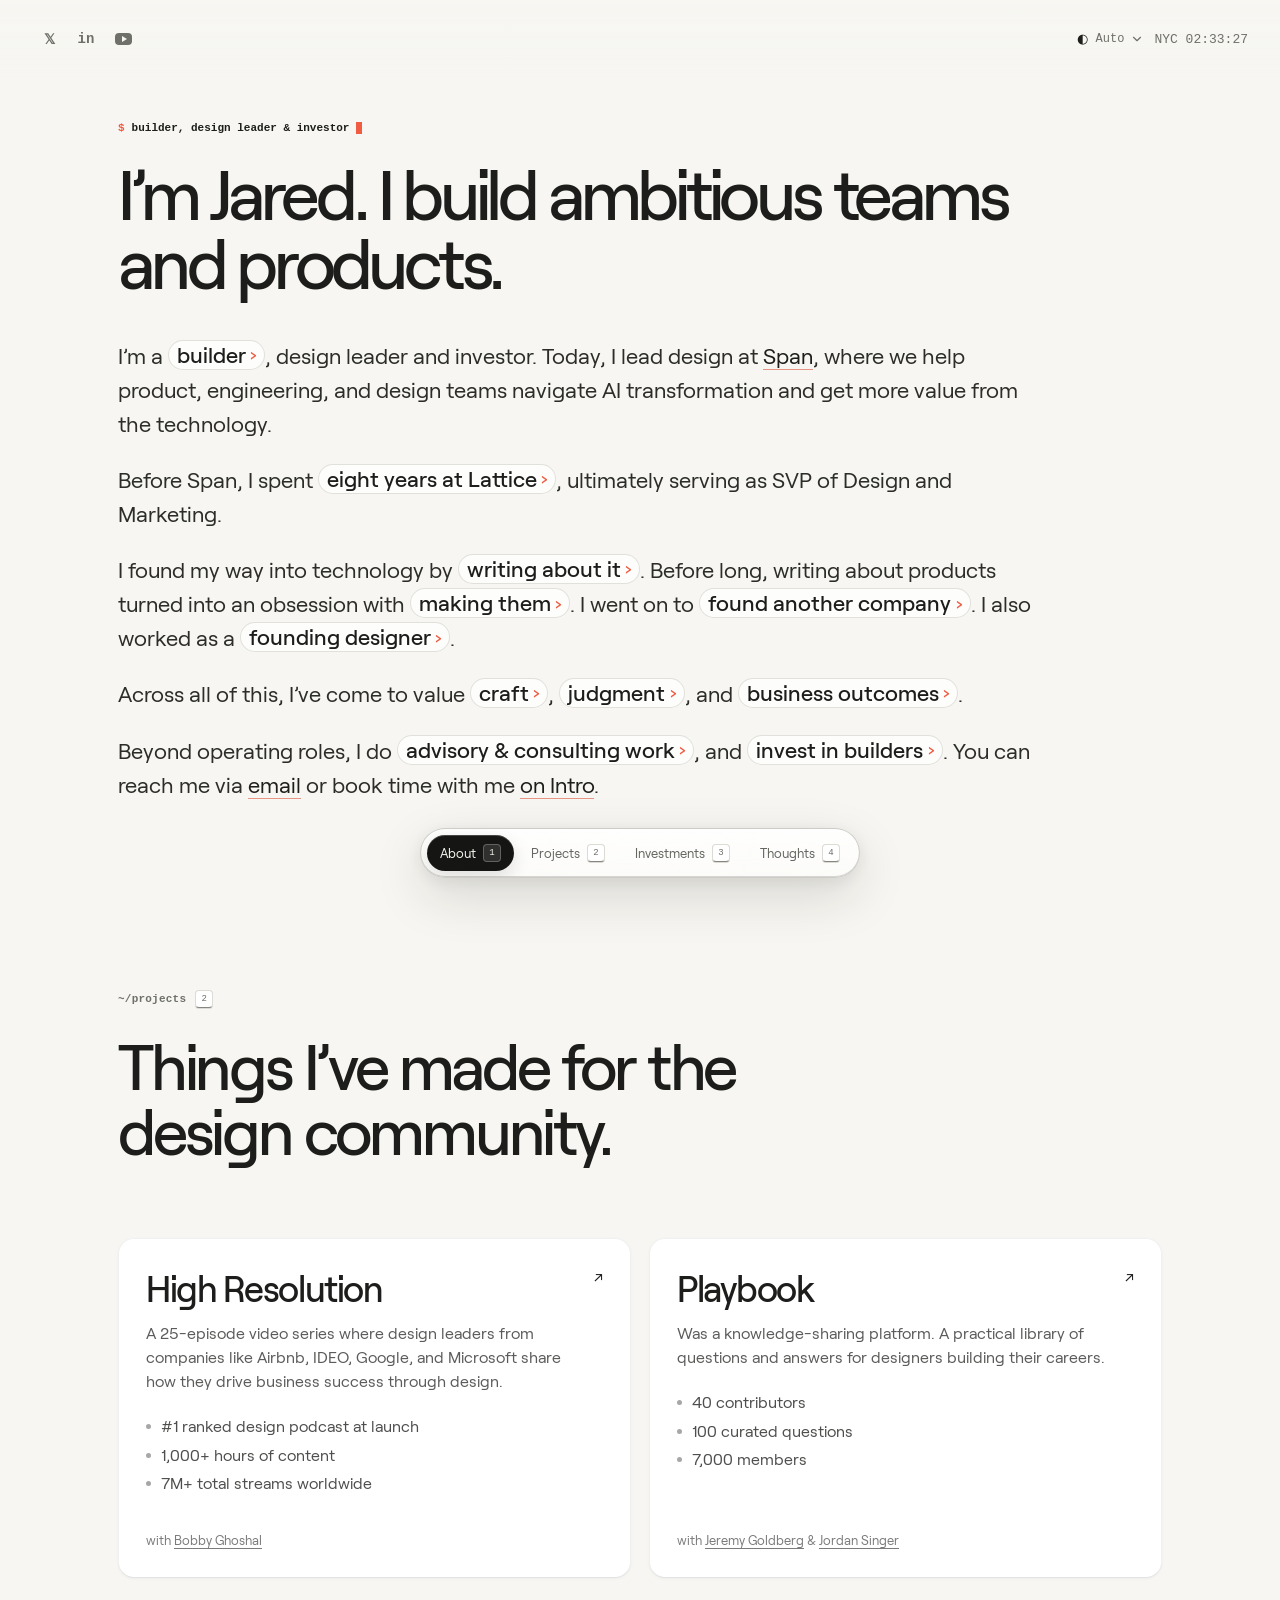
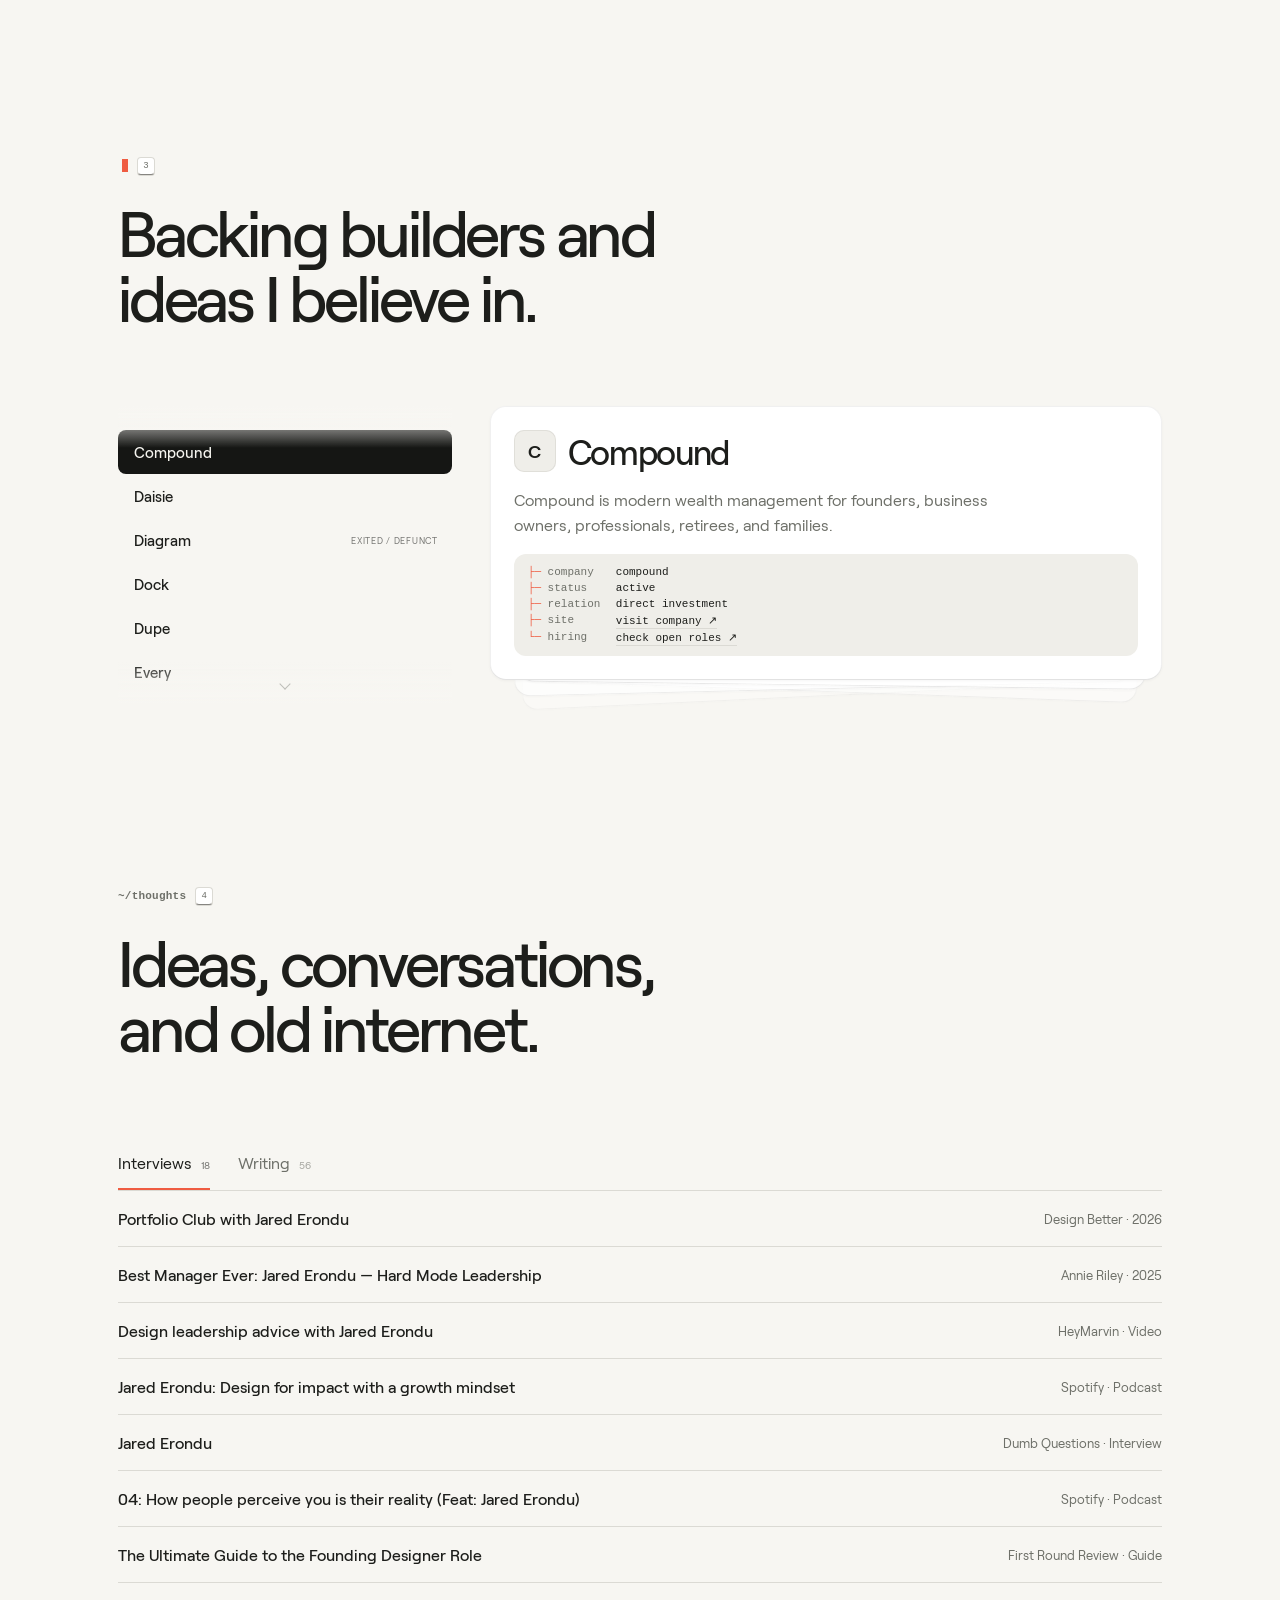
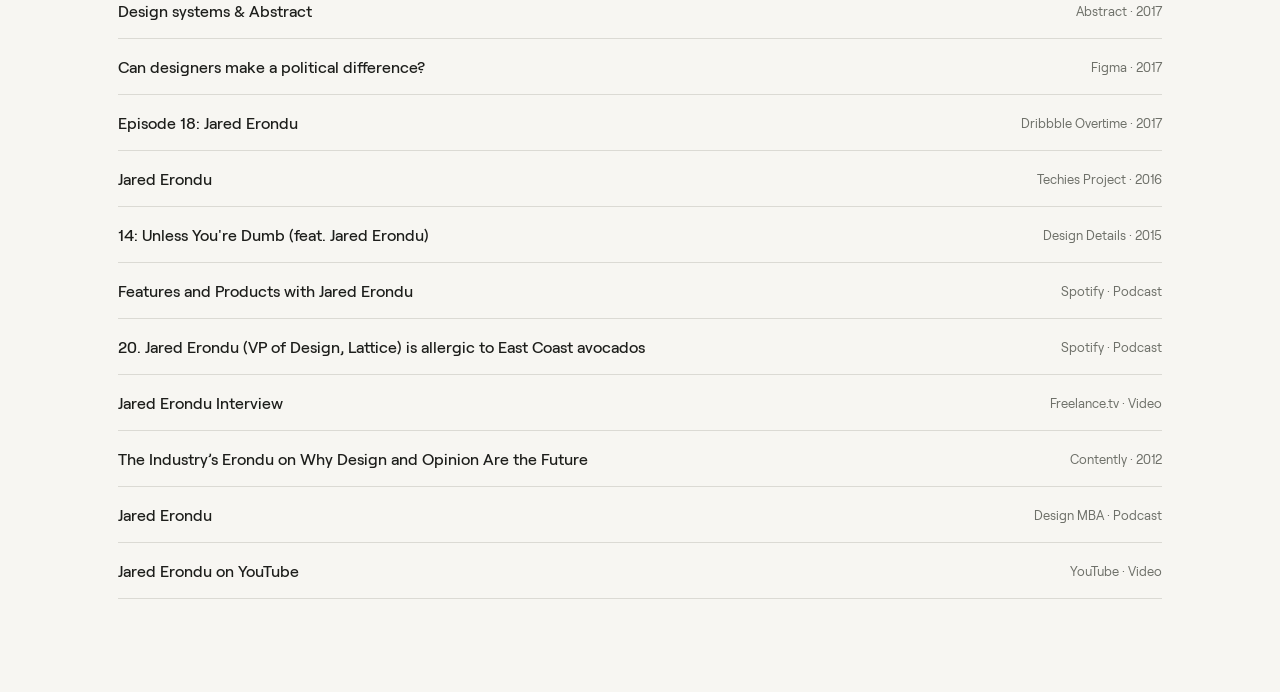
==== index.html @ 759219ce "Top-align project card details" ====
<!doctype html>
<html lang="en">
<head>
  <meta charset="utf-8">
  <meta name="viewport" content="width=device-width, initial-scale=1">
  <title>Jared Erondu — Builder, Design Leader &amp; Investor</title>
  <meta name="description" content="Jared Erondu is a builder, design leader, and investor. He leads design at Span and previously served as SVP of Design and Marketing at Lattice.">
  <link rel="canonical" href="https://erondu.com/">
  <meta property="og:type" content="profile">
  <meta property="og:title" content="Jared Erondu — Builder, Design Leader &amp; Investor">
  <meta property="og:description" content="Jared Erondu is a builder, design leader, and investor. He leads design at Span and previously served as SVP of Design and Marketing at Lattice.">
  <meta property="og:url" content="https://erondu.com/">
  <meta property="og:image" content="https://erondu.com/assets/jared-erondu-headshot.jpg">
  <meta property="og:image:width" content="1200">
  <meta property="og:image:height" content="1200">
  <meta property="og:image:alt" content="Portrait of Jared Erondu">
  <meta property="profile:first_name" content="Jared">
  <meta property="profile:last_name" content="Erondu">
  <meta name="twitter:card" content="summary_large_image">
  <meta name="twitter:title" content="Jared Erondu — Builder, Design Leader &amp; Investor">
  <meta name="twitter:description" content="Jared Erondu is a builder, design leader, and investor. He leads design at Span and previously served as SVP of Design and Marketing at Lattice.">
  <meta name="twitter:image" content="https://erondu.com/assets/jared-erondu-headshot.jpg">
  <meta name="twitter:image:alt" content="Portrait of Jared Erondu">
  <meta name="twitter:site" content="@erondu">
  <script type="application/ld+json">
  {
    "@context": "https://schema.org",
    "@type": "Person",
    "@id": "https://erondu.com/#jared-erondu",
    "name": "Jared Erondu",
    "url": "https://erondu.com/",
    "image": "https://erondu.com/assets/jared-erondu-headshot.jpg",
    "jobTitle": "Builder, design leader, and investor",
    "description": "Jared Erondu is a builder, design leader, and investor. He leads design at Span and previously served as SVP of Design and Marketing at Lattice.",
    "worksFor": {
      "@type": "Organization",
      "name": "Span",
      "url": "https://www.span.app/"
    },
    "sameAs": [
      "https://x.com/erondu",
      "https://linkedin.com/in/erondu",
      "https://youtube.com/highresolution"
    ]
  }
  </script>
  <link rel="icon" href="img/favicon.svg" type="image/svg+xml">
  <link rel="stylesheet" href="css/erondu.css">
  <script async src="https://www.googletagmanager.com/gtag/js?id=G-6L92N8Q9PF"></script>
  <script src="https://cdn.jsdelivr.net/npm/gsap@3.13.0/dist/gsap.min.js"></script>
  <script src="https://cdn.jsdelivr.net/npm/gsap@3.13.0/dist/Flip.min.js"></script>
  <script>
    window.dataLayer = window.dataLayer || [];
    function gtag(){dataLayer.push(arguments);}
    gtag('js', new Date());
    gtag('config', 'G-6L92N8Q9PF');
  </script>
  <script>
    (function () {
      document.documentElement.classList.add('js');
      var saved = localStorage.getItem('theme');
      if (saved && saved !== 'system') document.documentElement.dataset.theme = saved;
    }());
  </script>
</head>
<body>
  <header class="utility-bar">
    <div class="socials" aria-label="Social links">
      <a href="https://x.com/erondu" target="_blank" rel="noopener" aria-label="X / Twitter" data-label="X">𝕏</a>
      <a href="https://linkedin.com/in/erondu" target="_blank" rel="noopener" aria-label="LinkedIn" data-label="LinkedIn">in</a>
      <a href="https://youtube.com/highresolution" target="_blank" rel="noopener" aria-label="YouTube" data-label="YouTube"><span class="youtube-icon" aria-hidden="true"></span></a>
    </div>
    <div class="utility-actions">
      <div class="theme-picker">
        <button class="theme-toggle" id="theme-toggle" aria-label="Choose color theme" aria-haspopup="menu" aria-expanded="false">
          <span class="theme-icon" id="theme-icon" aria-hidden="true">◐</span><span id="theme-label">Auto</span><svg class="chevron" aria-hidden="true" width="14" height="14" viewBox="0 0 24 24" fill="none" stroke="currentColor" stroke-width="2" stroke-linecap="round" stroke-linejoin="round"><path d="m6 9 6 6 6-6"/></svg>
        </button>
        <div class="theme-menu" id="theme-menu" role="menu" hidden>
          <button role="menuitemradio" data-theme-choice="system" aria-checked="true">Auto<span>◐</span></button>
          <button role="menuitemradio" data-theme-choice="light" aria-checked="false">Light<span>☼</span></button>
          <button role="menuitemradio" data-theme-choice="dark" aria-checked="false">Dark<span>☾</span></button>
        </div>
      </div>
      <span class="local-time" id="local-time">NYC --:--:--</span>
    </div>
  </header>

  <main>
    <section class="hero section" id="about" data-section="About">
      <p class="eyebrow hero-status"><span>builder, design leader &amp; investor</span><i aria-hidden="true"></i></p>
      <h1>I’m Jared. I build ambitious teams and products.</h1>
      <div class="bio-copy">
        <p>
          I’m a <button class="inline-reveal" data-reveal="builder-detail" aria-expanded="false">builder</button><span data-collapsed-for="builder-detail">, </span><span class="bio-expansion" id="builder-detail" hidden>. Design is the craft I’ve spent the most time refining, but my work has stretched across product, engineering, marketing, content, and company building. The through line is understanding people and creating things they love. I’m also a </span>design leader and investor. Today, I lead design at <a class="bio-link" href="https://www.span.app/" target="_blank" rel="noopener">Span</a>, where we help product, engineering, and design teams navigate AI transformation and get more value from the technology.
        </p>
        <p>
          Before Span, I spent <button class="inline-reveal" data-reveal="lattice-detail" aria-expanded="false">eight years at Lattice</button><span data-collapsed-for="lattice-detail">, ultimately serving as </span><span class="bio-expansion" id="lattice-detail" hidden>. I joined as Head of Design, built a world-class design team of 40+ people, and shaped a culture <a class="bio-link" href="https://design.lattice.com/" target="_blank" rel="noopener">we documented openly</a>. We brought a high craft bar to a historically unloved category and built products employees genuinely wanted to use. Over time, my impact expanded beyond design: I served as GM of our core platform, helped shape the company’s culture, and led teams across design, research, product, engineering, brand, marketing, demand generation, and operations. During those eight years, Lattice grew from seed stage to Series F, raised more than $300 million, and went from a handful of employees to ~1,000. I ultimately served as </span>SVP of Design and Marketing.
        </p>
        <p>
          I found my way into technology by <button class="inline-reveal" data-reveal="writing-detail" aria-expanded="false">writing about it</button><span class="bio-expansion" id="writing-detail" hidden>. In 2011, I co-founded <a class="bio-link" href="https://x.com/industry" target="_blank" rel="noopener">The Industry</a> with <a class="bio-link" href="https://x.com/drewwilson" target="_blank" rel="noopener">Drew Wilson</a>. We built a 12-person editorial team covering the intersection of design and technology and documented many of the design-led products that defined that era of software. We also <button class="inline-reveal inline-more" data-reveal="writing-more" aria-expanded="false">hosted a podcast</button><span class="bio-expansion" id="writing-more" hidden>, <a class="bio-link" href="https://open.spotify.com/show/54NkxgP3qDBjryc2tcqZ95" target="_blank" rel="noopener">The Industry Radio Show</a>, with <a class="bio-link" href="https://x.com/adamstac" target="_blank" rel="noopener">Adam Stacoviak</a>. It consistently ranked among the top design podcasts on Apple Podcasts and was streamed more than one million times</span></span>. Before long, writing about products turned into an obsession with <button class="inline-reveal" data-reveal="education-detail" aria-expanded="false">making them</button><span class="bio-expansion" id="education-detail" hidden>. The work became my education, and I chose to pursue it full-time rather than follow a traditional college path</span>. I went on to <button class="inline-reveal" data-reveal="founding-detail" aria-expanded="false">found another company</button><span class="bio-expansion" id="founding-detail" hidden>, <a class="bio-link" href="https://techcrunch.com/2013/09/05/evomails-gesture-based-email-app-arrives-android/" target="_blank" rel="noopener">Evomail</a>, in 2012. It was an email app based on the belief that the iPad could become a serious computing platform—and would need a better professional email experience. We raised money, shipped across devices, learned a great deal, and eventually shut the company down</span>. I also worked as a <button class="inline-reveal" data-reveal="product-detail" aria-expanded="false">founding designer</button><span class="bio-expansion" id="product-detail" hidden> at <a class="bio-link" href="https://www.omadahealth.com/" target="_blank" rel="noopener">Omada Health</a>, Lift (now <a class="bio-link" href="https://coach.me/" target="_blank" rel="noopener">Coach.me</a>), and <a class="bio-link" href="https://teespring.com/" target="_blank" rel="noopener">Teespring</a></span>.
        </p>
        <p>
          Across all of this, I’ve come to value <button class="inline-reveal" data-reveal="craft-detail" aria-expanded="false">craft</button><span data-collapsed-for="craft-detail">, </span><span class="bio-expansion" id="craft-detail" hidden>. I believe the natural gravitational pull of most work is toward mediocrity. Good work requires active resistance: higher standards, sharper taste, clearer communication, and more care than the average system asks of us. I’ve also come to value </span><button class="inline-reveal" data-reveal="judgment-detail" aria-expanded="false">judgment</button><span data-collapsed-for="judgment-detail">, and </span><span class="bio-expansion" id="judgment-detail" hidden>. Judgment must be grounded in a deep understanding of people. Customers reveal problems more often than solutions; great product work still requires a point of view, conviction, and instinct—especially in an increasingly AI-augmented world. I also value </span><button class="inline-reveal" data-reveal="business-detail" aria-expanded="false">business outcomes</button><span class="bio-expansion" id="business-detail" hidden>. The best product designers are business thinkers. They seek enough signal to recognize opportunities others miss and understand that craft and judgment matter most when they produce meaningful results</span>.
        </p>
        <p>
          Beyond operating roles, I do <button class="inline-reveal" data-reveal="advisor-detail" aria-expanded="false">advisory &amp; consulting work</button><span data-collapsed-for="advisor-detail">, and </span><span class="bio-expansion" id="advisor-detail" hidden> focused on product strategy, design, and building strong creative functions. That work has included <a class="bio-link" href="https://www.ycombinator.com/" target="_blank" rel="noopener">Y Combinator</a>, <button class="inline-reveal inline-more" data-reveal="mit-more" aria-expanded="false">MIT Media Lab</button><span class="bio-expansion" id="mit-more" hidden>, where I worked with <a class="bio-link" href="https://www.linkedin.com/in/deb-roy-662a644/" target="_blank" rel="noopener">Deb Roy</a>, <a class="bio-link" href="https://x.com/elleluna" target="_blank" rel="noopener">Elle Luna</a>, and <a class="bio-link" href="https://x.com/raphaelschaad" target="_blank" rel="noopener">Raphael Schaad</a> on an operating system for inexpensive Android devices designed to help women in a small Indian village connect with one another</span>, <a class="bio-link" href="https://ironcladapp.com/" target="_blank" rel="noopener">Ironclad</a>, <a class="bio-link" href="https://www.owner.com/" target="_blank" rel="noopener">Owner</a>, <a class="bio-link" href="https://front.com/" target="_blank" rel="noopener">Front</a>, <a class="bio-link" href="https://designerfund.com/" target="_blank" rel="noopener">Designer Fund</a>, <a class="bio-link" href="https://greylock.com/" target="_blank" rel="noopener">Greylock Partners</a>, and others. I also </span><button class="inline-reveal" data-reveal="founders-detail" aria-expanded="false">invest in builders</button><span class="bio-expansion" id="founders-detail" hidden> who are relentless, deeply obsessed with product, and unusually clear about “why now?” and “why them?”</span>. You can reach me via <a class="bio-link" href="mailto:jared@erondu.com">email</a> or book time with me <a class="bio-link" href="https://intro.co/jarederondu?source=jared_website" target="_blank" rel="noopener">on Intro</a>.
        </p>
      </div>

    </section>

    <section class="section" id="projects" data-section="Projects">
      <div class="section-intro">
        <p class="eyebrow section-path"><span>~/projects</span><kbd>2</kbd></p>
        <h2>Things I’ve made for the design community.</h2>
      </div>
      <div class="project-grid">
        <article class="project-card high-res">
          <a class="project-card-target" href="https://www.highresolution.design/" target="_blank" rel="noopener" aria-label="Visit High Resolution"></a>
          <div class="project-card-content">
            <h3>High Resolution</h3>
            <p>A 25-episode video series where design leaders from companies like Airbnb, IDEO, Google, and Microsoft share how they drive business success through design.</p>
            <ul class="project-stats">
              <li>#1 ranked design podcast at launch</li>
              <li>1,000+ hours of content</li>
              <li>7M+ total streams worldwide</li>
            </ul>
            <p class="project-credit">with <a href="https://x.com/ghoshal" target="_blank" rel="noopener">Bobby Ghoshal</a></p>
          </div>
          <span class="card-arrow">↗</span>
        </article>
        <article class="project-card playbook">
          <a class="project-card-target" href="https://askplaybook.com/" target="_blank" rel="noopener" aria-label="Visit Playbook"></a>
          <div class="project-card-content">
            <h3>Playbook</h3>
            <p>Was a knowledge-sharing platform. A practical library of questions and answers for designers building their careers.</p>
            <ul class="project-stats">
              <li>40 contributors</li>
              <li>100 curated questions</li>
              <li>7,000 members</li>
            </ul>
            <p class="project-credit">with <a href="https://x.com/jeremygoldbrg" target="_blank" rel="noopener">Jeremy Goldberg</a> &amp; <a href="https://x.com/jsngr" target="_blank" rel="noopener">Jordan Singer</a></p>
          </div>
          <span class="card-arrow">↗</span>
        </article>
      </div>
    </section>

    <section class="section" id="investments" data-section="Investments">
      <div class="section-intro">
        <p class="eyebrow section-path"><span>~/investments</span><kbd>3</kbd></p>
        <h2>Backing builders and ideas I believe in.</h2>
      </div>
      <div class="investment-browser">
        <div class="company-list-wrap">
          <div class="company-list" aria-label="Portfolio companies">
            <button class="company active" data-company="compound" aria-pressed="true"><span class="company-label"><img src="https://www.google.com/s2/favicons?domain=compoundplanning.com&amp;sz=64" alt="" aria-hidden="true"><span>Compound</span></span></button>
            <button class="company" data-company="daisie" aria-pressed="false"><span class="company-label"><img src="https://www.google.com/s2/favicons?domain=daisie.com&amp;sz=64" alt="" aria-hidden="true"><span>Daisie</span></span></button>
            <button class="company" data-company="diagram" aria-pressed="false"><span class="company-label"><img src="https://www.google.com/s2/favicons?domain=diagram.com&amp;sz=64" alt="" aria-hidden="true"><span>Diagram</span></span><small>Exited / Defunct</small></button>
            <button class="company" data-company="dock" aria-pressed="false"><span class="company-label"><img src="https://www.google.com/s2/favicons?domain=dock.us&amp;sz=64" alt="" aria-hidden="true"><span>Dock</span></span></button>
            <button class="company" data-company="dupe" aria-pressed="false"><span class="company-label"><img src="https://www.google.com/s2/favicons?domain=dupe.com&amp;sz=64" alt="" aria-hidden="true"><span>Dupe</span></span></button>
            <button class="company" data-company="every" aria-pressed="false"><span class="company-label"><img src="https://www.google.com/s2/favicons?domain=every.to&amp;sz=64" alt="" aria-hidden="true"><span>Every</span></span></button>
            <button class="company" data-company="gradual" aria-pressed="false"><span class="company-label"><img src="https://www.google.com/s2/favicons?domain=gradual.com&amp;sz=64" alt="" aria-hidden="true"><span>Gradual</span></span></button>
            <button class="company" data-company="heard" aria-pressed="false"><span class="company-label"><img src="https://www.google.com/s2/favicons?domain=joinheard.com&amp;sz=64" alt="" aria-hidden="true"><span>Heard</span></span></button>
            <button class="company" data-company="juno" aria-pressed="false"><span class="company-label"><img src="https://www.google.com/s2/favicons?domain=junocompanion.com&amp;sz=64" alt="" aria-hidden="true"><span>Juno</span></span></button>
            <button class="company" data-company="lex" aria-pressed="false"><span class="company-label"><img src="https://www.google.com/s2/favicons?domain=lex.page&amp;sz=64" alt="" aria-hidden="true"><span>Lex</span></span></button>
            <button class="company" data-company="limitless" aria-pressed="false"><span class="company-label"><img src="https://www.google.com/s2/favicons?domain=limitless.ai&amp;sz=64" alt="" aria-hidden="true"><span>Limitless</span></span><small>Exited / Defunct</small></button>
            <button class="company" data-company="meter" aria-pressed="false"><span class="company-label"><img src="https://www.google.com/s2/favicons?domain=meter.com&amp;sz=64" alt="" aria-hidden="true"><span>Meter</span></span></button>
            <button class="company" data-company="netlify" aria-pressed="false"><span class="company-label"><img src="https://www.google.com/s2/favicons?domain=netlify.com&amp;sz=64" alt="" aria-hidden="true"><span>Netlify</span></span></button>
            <button class="company" data-company="omella" aria-pressed="false"><span class="company-label"><img src="https://www.google.com/s2/favicons?domain=omella.com&amp;sz=64" alt="" aria-hidden="true"><span>Omella</span></span></button>
            <button class="company" data-company="reforge" aria-pressed="false"><span class="company-label"><img src="https://www.google.com/s2/favicons?domain=reforge.com&amp;sz=64" alt="" aria-hidden="true"><span>Reforge</span></span><small>Exited</small></button>
            <button class="company" data-company="browser" aria-pressed="false"><span class="company-label"><img src="https://www.google.com/s2/favicons?domain=thebrowser.company&amp;sz=64" alt="" aria-hidden="true"><span>The Browser Company</span></span><small>Exited</small></button>
            <button class="company" data-company="vori" aria-pressed="false"><span class="company-label"><img src="https://www.google.com/s2/favicons?domain=vori.com&amp;sz=64" alt="" aria-hidden="true"><span>Vori</span></span></button>
            <button class="company" data-company="writer" aria-pressed="false"><span class="company-label"><img src="https://www.google.com/s2/favicons?domain=writer.com&amp;sz=64" alt="" aria-hidden="true"><span>Writer</span></span></button>
          </div>
          <span class="scroll-cue" aria-hidden="true"></span>
        </div>
        <div class="company-card-stack" id="company-card-stack">
          <span class="company-sheet sheet-far" aria-hidden="true"></span>
          <span class="company-sheet sheet-near" aria-hidden="true"></span>
          <article class="company-detail" aria-live="polite">
            <div>
              <div class="company-card-top">
                <div class="detail-heading"><span class="company-mark"><img id="company-logo" src="https://www.google.com/s2/favicons?domain=compoundplanning.com&amp;sz=64" alt="" aria-hidden="true"><span id="company-mark">C</span></span><h3 id="company-name">Compound</h3></div>
                <span class="pill" id="company-status" hidden>Active</span>
              </div>
              <p id="company-description">Compound is modern wealth management for founders, business owners, professionals, retirees, and families.</p>
              <dl class="terminal-meta" id="company-meta">
                <div><dt>company</dt><dd id="meta-company">compound</dd></div>
                <div><dt>status</dt><dd id="meta-status">active</dd></div>
                <div><dt>relation</dt><dd>direct investment</dd></div>
                <div><dt>site</dt><dd><a id="company-link" href="https://compoundplanning.com/" target="_blank" rel="noopener">visit company ↗</a></dd></div>
                <div id="meta-hiring-row"><dt>hiring</dt><dd id="meta-hiring"><a id="jobs-link" href="https://jobs.ashbyhq.com/compound" target="_blank" rel="noopener">check open roles ↗</a></dd></div>
              </dl>
            </div>
          </article>
        </div>
      </div>
      <noscript>
        <div class="portfolio-fallback">
          <h3>Portfolio companies</h3>
          <ul>
            <li><a href="https://compoundplanning.com/">Compound</a> — Active. Modern wealth management for founders, business owners, professionals, retirees, and families.</li>
            <li><a href="https://www.daisie.com/">Daisie</a> — Active. A creative learning platform for creators and artists to build skills through online classes and community.</li>
            <li><a href="https://diagram.com/">Diagram</a> — Exited / Defunct. Built AI-powered design tools for generating, automating, and iterating inside creative workflows.</li>
            <li><a href="https://www.dock.us/">Dock</a> — Active. An AI revenue enablement platform for deal rooms, onboarding, content, and customer collaboration.</li>
            <li><a href="https://dupe.com/">Dupe</a> — Active. Helps shoppers find lower-cost lookalikes across furniture, fashion, and other products.</li>
            <li><a href="https://every.to/">Every</a> — Active. An AI-native media, software, and consulting company publishing ideas and building products for people working at the edge of AI.</li>
            <li><a href="https://gradual.com/">Gradual</a> — Active. A branded community platform for hosting events, publishing content, educating members, and growing community-led brands.</li>
            <li><a href="https://www.joinheard.com/">Heard</a> — Active. A financial platform for therapists and wellness practitioners, combining bookkeeping, taxes, payroll, banking, and human support.</li>
            <li><a href="https://junocompanion.com/">Juno</a> — Active. An AI health assistant for people with chronic illness, helping them track symptoms, find patterns, and prepare for doctor visits.</li>
            <li><a href="https://lex.page/">Lex</a> — Active. A collaborative writing app with AI editing tools for drafting, feedback, rewriting, and publishing.</li>
            <li><a href="https://www.limitless.ai/">Limitless</a> — Exited / Defunct. Built AI wearable and memory tools; after its acquisition by Meta, it is supporting existing Pendant customers while winding down new sales.</li>
            <li><a href="https://meter.com/">Meter</a> — Active. Builds enterprise network infrastructure across hardware, software, installation, and support.</li>
            <li><a href="https://www.netlify.com/">Netlify</a> — Active. A platform for building and deploying web apps from code or AI to global production infrastructure.</li>
            <li><a href="https://omella.com/">Omella</a> — Active. Helps K–12 schools and organizations collect payments, forms, tickets, and donations without platform fees.</li>
            <li><a href="https://reforge.com/">Reforge</a> — Exited. Teaches product, growth, and AI teams through courses and guides from experienced operators.</li>
            <li><a href="https://www.thebrowser.company/">The Browser Company</a> — Exited. Builds browsers and tools like Dia and Arc for better ways to use the internet.</li>
            <li><a href="https://vori.com/">Vori</a> — Active. A connected grocery POS and operations platform for independent grocers, covering checkout, ordering, pricing, inventory, loyalty, and reporting.</li>
            <li><a href="https://writer.com/">Writer</a> — Active. An enterprise AI platform for building agentic workflows grounded in a company’s brand, knowledge, and tools.</li>
          </ul>
        </div>
      </noscript>
    </section>

    <section class="section" id="thoughts" data-section="Thoughts">
      <div class="section-intro">
        <p class="eyebrow section-path"><span>~/thoughts</span><kbd>4</kbd></p>
        <h2>Ideas, conversations, and old internet.</h2>
      </div>
      <div class="archive-shell">
        <div class="tabs" role="tablist" aria-label="Thought type">
          <button role="tab" id="interviews-tab" aria-selected="true" aria-controls="interviews-panel">Interviews <span>18</span></button>
          <button role="tab" id="writing-tab" aria-selected="false" aria-controls="writing-panel">Writing <span>56</span></button>
        </div>
        <div class="archive-panel" id="writing-panel" role="tabpanel" aria-labelledby="writing-tab" hidden>
          <a class="archive-row" href="http://blog.erondu.com/go-home-ios-7-youre-drunk" target="_blank" rel="noopener"><span>Go Home iOS 7, You're Drunk.</span><small>2013</small></a>
          <a class="archive-row" href="http://blog.erondu.com/we-are-the-blank-for-blank" target="_blank" rel="noopener"><span>We're the [blank] for [blank]</span><small>2013</small></a>
          <a class="archive-row" href="http://blog.erondu.com/dont-mislead-your-users" target="_blank" rel="noopener"><span>Don't Mislead Your Users</span><small>2013</small></a>
          <a class="archive-row" href="http://blog.erondu.com/brevity-in-design" target="_blank" rel="noopener"><span>Brevity in Design</span><small>2013</small></a>
          <a class="archive-row" href="http://blog.erondu.com/typography-in-product-design" target="_blank" rel="noopener"><span>Typography in Product Design</span><small>2013</small></a>
          <a class="archive-row" href="http://blog.erondu.com/if-emails-worked-like-urls" target="_blank" rel="noopener"><span>If Emails Worked Like URLs...</span><small>2013</small></a>
          <a class="archive-row" href="http://blog.erondu.com/go-outside-and-do-nothing" target="_blank" rel="noopener"><span>Go Out and Do Nothing</span><small>2013</small></a>
          <a class="archive-row" href="http://blog.erondu.com/you-are-your-number-one-user" target="_blank" rel="noopener"><span>You Are Your Number One User</span><small>2012</small></a>
          <a class="archive-row" href="http://blog.erondu.com/wunderlist-2-is-great" target="_blank" rel="noopener"><span>Wunderlist 2 looks great</span><small>2012</small></a>
          <a class="archive-row" href="http://blog.erondu.com/mailbox-app-rethinking-labels" target="_blank" rel="noopener"><span>Mailbox app: Rethinking labels</span><small>2012</small></a>
          <a class="archive-row" href="http://blog.erondu.com/the-industry-turns-1-giveaway-time" target="_blank" rel="noopener"><span>The Industry Turns 1. Giveaway Time.</span><small>2013</small></a>
          <a class="archive-row" href="http://blog.erondu.com/grim-reaper" target="_blank" rel="noopener"><span>Grim Reaper</span><small>2013</small></a>
          <a class="archive-row" href="http://blog.erondu.com/dude-its-just-a-website" target="_blank" rel="noopener"><span>Dude, It's Just a Website</span><small>2013</small></a>
          <a class="archive-row" href="http://blog.erondu.com/evomail" target="_blank" rel="noopener"><span>Evomail</span><small>2013</small></a>
          <a class="archive-row" href="http://blog.erondu.com/manifesto" target="_blank" rel="noopener"><span>Manifesto</span><small>2013</small></a>
          <a class="archive-row" href="http://blog.erondu.com/young-creatives" target="_blank" rel="noopener"><span>Young Creatives</span><small>2013</small></a>
          <a class="archive-row" href="http://blog.erondu.com/apple-has-a-new-cook" target="_blank" rel="noopener"><span>Apple Has a New Cook</span><small>2013</small></a>
          <a class="archive-row" href="http://blog.erondu.com/why-we-should-all-learn-to-code" target="_blank" rel="noopener"><span>Why We Should All Learn to Code</span><small>2013</small></a>
          <a class="archive-row" href="http://blog.erondu.com/age-is-just-a-number-anyone-can-build" target="_blank" rel="noopener"><span>Age Is Just a Number. Anyone Can Build.</span><small>2013</small></a>
          <a class="archive-row" href="http://blog.erondu.com/recommend-kippt-breaktime-offscreen" target="_blank" rel="noopener"><span>Recommend: Kippt, Breaktime, Offscreen</span><small>2016</small></a>
          <a class="archive-row" href="http://blog.erondu.com/apple-i-get-it" target="_blank" rel="noopener"><span>Apple, I Get It</span><small>2013</small></a>
          <a class="archive-row" href="http://blog.erondu.com/iphone-event-confirmed-apple-cant-count" target="_blank" rel="noopener"><span>iPhone Event Confirmed. Apple Can't Count.</span><small>2013</small></a>
          <a class="archive-row" href="http://blog.erondu.com/my-workspace" target="_blank" rel="noopener"><span>My Workspace</span><small>2012</small></a>
          <a class="archive-row" href="http://blog.erondu.com/show-people-kindness" target="_blank" rel="noopener"><span>Show People Kindness</span><small>2013</small></a>
          <a class="archive-row" href="http://blog.erondu.com/microsoft-resurgent" target="_blank" rel="noopener"><span>Microsoft Resurgent</span><small>2012</small></a>
          <a class="archive-row" href="http://blog.erondu.com/microsofts-new-logo-insert-emotion-here" target="_blank" rel="noopener"><span>Microsoft's New Logo: Insert Emotion Here</span><small>2013</small></a>
          <a class="archive-row" href="http://blog.erondu.com/there-is-value-in-charging" target="_blank" rel="noopener"><span>There Is Value in Charging</span><small>2013</small></a>
          <a class="archive-row" href="http://blog.erondu.com/is-medium-mediocre" target="_blank" rel="noopener"><span>Is Medium Mediocre?</span><small>2013</small></a>
          <a class="archive-row" href="http://blog.erondu.com/sparrows-acquisition" target="_blank" rel="noopener"><span>Sparrow's Acquisition</span><small>2012</small></a>
          <a class="archive-row" href="http://blog.erondu.com/perpetual-design" target="_blank" rel="noopener"><span>Perpetual Design</span><small>2012</small></a>
          <a class="archive-row" href="http://blog.erondu.com/samsung-series-9-living-a-lie" target="_blank" rel="noopener"><span>Samsung Series 9: Living a Lie</span><small>2012</small></a>
          <a class="archive-row" href="http://blog.erondu.com/cheddar" target="_blank" rel="noopener"><span>Cheddar</span><small>2012</small></a>
          <a class="archive-row" href="http://blog.erondu.com/carsonified-treehouse" target="_blank" rel="noopener"><span>Carsonified + Treehouse</span><small>2012</small></a>
          <a class="archive-row" href="http://blog.erondu.com/flipboard-comes-to-android-another-ios-exclusive-makes-the-move" target="_blank" rel="noopener"><span>Flipboard Comes to Android: Another iOS Exclusive Makes the Move</span><small>2012</small></a>
          <a class="archive-row" href="http://blog.erondu.com/10-dev-design-conferences-to-attend-in-2012" target="_blank" rel="noopener"><span>10 Dev/Design Conferences to Attend in 2012</span><small>2012</small></a>
          <a class="archive-row" href="http://blog.erondu.com/todo-lists" target="_blank" rel="noopener"><span>Todo Lists</span><small>2013</small></a>
          <a class="archive-row" href="http://blog.erondu.com/brydge-wants-to-make-your-ipad-a-laptop" target="_blank" rel="noopener"><span>Brydge Wants to Make Your iPad a Laptop</span><small>2012</small></a>
          <a class="archive-row" href="http://blog.erondu.com/google-drive-and-dropbox" target="_blank" rel="noopener"><span>Google Drive and Dropbox</span><small>2012</small></a>
          <a class="archive-row" href="http://blog.erondu.com/carpe-diem" target="_blank" rel="noopener"><span>Carpe Diem</span><small>2013</small></a>
          <a class="archive-row" href="http://blog.erondu.com/i-dont-use-a-hard-drive" target="_blank" rel="noopener"><span>I Don't Use a Hard Drive</span><small>2012</small></a>
          <a class="archive-row" href="http://blog.erondu.com/rip-dick-clark" target="_blank" rel="noopener"><span>RIP Dick Clark</span><small>2012</small></a>
          <a class="archive-row" href="http://blog.erondu.com/mastering-the-unmasterable" target="_blank" rel="noopener"><span>Mastering the Unmasterable</span><small>2012</small></a>
          <a class="archive-row" href="http://blog.erondu.com/the-notification-badge" target="_blank" rel="noopener"><span>The Notification Badge</span><small>2013</small></a>
          <a class="archive-row" href="http://blog.erondu.com/spotify" target="_blank" rel="noopener"><span>Spotify</span><small>2012</small></a>
          <a class="archive-row" href="http://blog.erondu.com/google-redesign-and-the-white-space-dilemma" target="_blank" rel="noopener"><span>Google Redesign and the White Space Dilemma</span><small>2012</small></a>
          <a class="archive-row" href="http://blog.erondu.com/apple-600-billion" target="_blank" rel="noopener"><span>Apple $600 Billion</span><small>2012</small></a>
          <a class="archive-row" href="http://blog.erondu.com/instagram-and-facebook" target="_blank" rel="noopener"><span>Instagram and Facebook</span><small>2012</small></a>
          <a class="archive-row" href="http://blog.erondu.com/google-glasses-a-new-way-to-hurt-yourself" target="_blank" rel="noopener"><span>Google Glasses: A New Way to Hurt Yourself</span><small>2012</small></a>
          <a class="archive-row" href="http://blog.erondu.com/100-posts-later" target="_blank" rel="noopener"><span>100 Posts Later</span><small>2012</small></a>
          <a class="archive-row" href="http://blog.erondu.com/the-industry-has-been-featured-in-pulse" target="_blank" rel="noopener"><span>The Industry Has Been Featured in Pulse</span><small>2012</small></a>
          <a class="archive-row" href="http://blog.erondu.com/sparrow-now-supports-push-notification-sike" target="_blank" rel="noopener"><span>Sparrow Now Supports Push Notification. Sike.</span><small>2012</small></a>
          <a class="archive-row" href="http://blog.erondu.com/steve-jobs-was" target="_blank" rel="noopener"><span>Steve Jobs Was</span><small>2012</small></a>
          <a class="archive-row" href="http://blog.erondu.com/startups-take-note" target="_blank" rel="noopener"><span>Startups Take Note</span><small>2012</small></a>
          <a class="archive-row" href="http://blog.erondu.com/ive-been-interviewing-a-lot" target="_blank" rel="noopener"><span>I've Been Interviewing a Lot</span><small>2012</small></a>
          <a class="archive-row" href="http://blog.erondu.com/kony" target="_blank" rel="noopener"><span>Kony</span><small>2012</small></a>
          <a class="archive-row" href="http://blog.erondu.com/well-hello-there-svbtle" target="_blank" rel="noopener"><span>Well Hello There, Svbtle</span><small>2013</small></a>
          <button class="archive-more" id="writing-more-button" type="button">Show all writing ↓</button>
        </div>
        <div class="archive-panel" id="interviews-panel" role="tabpanel" aria-labelledby="interviews-tab">
          <a class="archive-row" href="https://designbetterpodcast.com/p/portfolio-club-with-jared-erondu" target="_blank" rel="noopener"><span>Portfolio Club with Jared Erondu</span><small>Design Better · 2026</small></a>
          <a class="archive-row" href="https://annieriley.substack.com/p/best-manager-ever-jared-erondu" target="_blank" rel="noopener"><span>Best Manager Ever: Jared Erondu — Hard Mode Leadership</span><small>Annie Riley · 2025</small></a>
          <a class="archive-row" href="https://www.youtube.com/watch?v=oVYS6UAesWg" target="_blank" rel="noopener"><span>Design leadership advice with Jared Erondu</span><small>HeyMarvin · Video</small></a>
          <a class="archive-row" href="https://open.spotify.com/episode/7ru2IF6gRPmpp6ICHCja7G" target="_blank" rel="noopener"><span>Jared Erondu: Design for impact with a growth mindset</span><small>Spotify · Podcast</small></a>
          <a class="archive-row" href="https://dumbquestions.co/jared-erondu/" target="_blank" rel="noopener"><span>Jared Erondu</span><small>Dumb Questions · Interview</small></a>
          <a class="archive-row" href="https://open.spotify.com/episode/53L1SxTc06R8CUjDJvmaRe" target="_blank" rel="noopener"><span>04: How people perceive you is their reality (Feat: Jared Erondu)</span><small>Spotify · Podcast</small></a>
          <a class="archive-row" href="https://review.firstround.com/the-ultimate-guide-to-the-founding-designer-role/" target="_blank" rel="noopener"><span>The Ultimate Guide to the Founding Designer Role</span><small>First Round Review · Guide</small></a>
          <a class="archive-row" href="https://www.goabstract.com/blog/design-systems-abstract" target="_blank" rel="noopener"><span>Design systems &amp; Abstract</span><small>Abstract · 2017</small></a>
          <a class="archive-row" href="https://www.figma.com/blog/can-designers-make-a-political-difference/" target="_blank" rel="noopener"><span>Can designers make a political difference?</span><small>Figma · 2017</small></a>
          <a class="archive-row" href="https://dribbble.com/overtime/2017/07/25/episode-18-jared-erondu" target="_blank" rel="noopener"><span>Episode 18: Jared Erondu</span><small>Dribbble Overtime · 2017</small></a>
          <a class="archive-row" href="https://techiesproject.com/jared-erondu/" target="_blank" rel="noopener"><span>Jared Erondu</span><small>Techies Project · 2016</small></a>
          <a class="archive-row" href="https://designdetails.fm/episodes/aef01111" target="_blank" rel="noopener"><span>14: Unless You're Dumb (feat. Jared Erondu)</span><small>Design Details · 2015</small></a>
          <a class="archive-row" href="https://open.spotify.com/episode/6akYwt6F0nScxphcSrw6m5" target="_blank" rel="noopener"><span>Features and Products with Jared Erondu</span><small>Spotify · Podcast</small></a>
          <a class="archive-row" href="https://open.spotify.com/episode/4nwWyH2mAAH9WdaKeSmkYZ" target="_blank" rel="noopener"><span>20. Jared Erondu (VP of Design, Lattice) is allergic to East Coast avocados</span><small>Spotify · Podcast</small></a>
          <a class="archive-row" href="https://freelance.tv/jarederondu/" target="_blank" rel="noopener"><span>Jared Erondu Interview</span><small>Freelance.tv · Video</small></a>
          <a class="archive-row" href="https://contently.com/2012/08/06/the-industry-jared-erondu-on-why-design-and-opinion-are-the-future/" target="_blank" rel="noopener"><span>The Industry’s Erondu on Why Design and Opinion Are the Future</span><small>Contently · 2012</small></a>
          <a class="archive-row" href="https://www.designmba.show/episodes/jared-erondu" target="_blank" rel="noopener"><span>Jared Erondu</span><small>Design MBA · Podcast</small></a>
          <a class="archive-row" href="https://www.youtube.com/watch?v=jCwIvz3ezcA" target="_blank" rel="noopener"><span>Jared Erondu on YouTube</span><small>YouTube · Video</small></a>
        </div>
      </div>
    </section>

  </main>

  <nav class="dock" aria-label="Page sections">
    <a href="#about" class="active">About <kbd>1</kbd></a>
    <a href="#projects">Projects <kbd>2</kbd></a>
    <a href="#investments">Investments <kbd>3</kbd></a>
    <a href="#thoughts">Thoughts <kbd>4</kbd></a>
  </nav>

  <script>
    (function () {
      var root = document.documentElement;
      var themeToggle = document.getElementById('theme-toggle');
      var themeMenu = document.getElementById('theme-menu');
      var themeLabel = document.getElementById('theme-label');
      var themeIcon = document.getElementById('theme-icon');
      var reduceMotion = window.matchMedia('(prefers-reduced-motion: reduce)').matches;
      var themeLabels = {system:'Auto',light:'Light',dark:'Dark'};
      var themeIcons = {system:'◐',light:'☼',dark:'☾'};

      function setupRevealMotion() {
        var revealTargets = Array.prototype.slice.call(document.querySelectorAll([
          '.hero-status',
          '.hero h1',
          '.bio-copy > p',
          '.section-intro',
          '.project-card',
          '.investment-browser',
          '.archive-shell'
        ].join(',')));
        revealTargets.forEach(function (element, index) {
          element.dataset.revealIn = '';
          var delay = element.classList.contains('project-card') ? Math.min(index % 2, 1) * 35 : Math.min(index % 4, 3) * 70;
          element.style.setProperty('--reveal-delay', delay + 'ms');
        });
        if (reduceMotion || !('IntersectionObserver' in window)) {
          revealTargets.forEach(function (element) { element.classList.add('is-visible'); });
          return;
        }
        var revealObserver = new IntersectionObserver(function (entries) {
          entries.forEach(function (entry) {
            if (!entry.isIntersecting) return;
            entry.target.classList.add('is-visible');
            revealObserver.unobserve(entry.target);
          });
        }, {rootMargin:'0px 0px -12%',threshold:.12});
        revealTargets.forEach(function (element) { revealObserver.observe(element); });
      }

      function setupTerminalType() {
        var terminalLabels = Array.prototype.slice.call(document.querySelectorAll('.hero-status span,.section-path span'));
        if (reduceMotion) {
          document.querySelectorAll('.hero-status').forEach(function (status) { status.classList.add('terminal-done'); });
          return;
        }
        terminalLabels.forEach(function (label) {
          label.dataset.terminalText = label.textContent;
          label.textContent = '';
          label.classList.add('terminal-typing');
        });
        function typeLabel(label) {
          if (label.dataset.typed === 'true') return;
          label.dataset.typed = 'true';
          var text = label.dataset.terminalText || '';
          var index = 0;
          function tick() {
            label.textContent = text.slice(0, index);
            index += 1;
            if (index <= text.length) window.setTimeout(tick, 42 + Math.random() * 28);
            else {
              label.classList.remove('terminal-typing');
              if (label.parentElement && label.parentElement.classList.contains('hero-status')) {
                label.parentElement.classList.add('terminal-done');
              }
            }
          }
          tick();
        }
        if (!('IntersectionObserver' in window)) {
          terminalLabels.forEach(typeLabel);
          return;
        }
        var terminalObserver = new IntersectionObserver(function (entries) {
          entries.forEach(function (entry) {
            if (!entry.isIntersecting) return;
            typeLabel(entry.target);
            terminalObserver.unobserve(entry.target);
          });
        }, {rootMargin:'0px 0px -18%',threshold:.2});
        terminalLabels.forEach(function (label) { terminalObserver.observe(label); });
      }

      setupRevealMotion();
      setupTerminalType();

      function currentTheme() { return localStorage.getItem('theme') || 'system'; }
      function applyTheme(theme) {
        localStorage.setItem('theme', theme);
        if (theme === 'system') delete root.dataset.theme;
        else root.dataset.theme = theme;
        themeLabel.textContent = themeLabels[theme] || 'Auto';
        themeIcon.textContent = themeIcons[theme] || '◐';
        document.querySelectorAll('[data-theme-choice]').forEach(function (choice) {
          choice.setAttribute('aria-checked', String(choice.dataset.themeChoice === theme));
        });
      }
      function closeThemeMenu() { themeMenu.hidden = true; themeToggle.setAttribute('aria-expanded', 'false'); }
      applyTheme(currentTheme());
      themeToggle.addEventListener('click', function () {
        var opening = themeMenu.hidden;
        themeMenu.hidden = !opening;
        themeToggle.setAttribute('aria-expanded', String(opening));
      });
      document.querySelectorAll('[data-theme-choice]').forEach(function (choice) {
        choice.addEventListener('click', function () { applyTheme(choice.dataset.themeChoice); closeThemeMenu(); });
      });
      document.addEventListener('click', function (event) { if (!event.target.closest('.theme-picker')) closeThemeMenu(); });
      document.addEventListener('keydown', function (event) { if (event.key === 'Escape') closeThemeMenu(); });

      function updateClock() {
        var time = new Intl.DateTimeFormat('en-GB', {timeZone:'America/New_York',hour:'2-digit',minute:'2-digit',second:'2-digit',hour12:false}).format(new Date());
        document.getElementById('local-time').textContent = 'NYC ' + time;
      }
      updateClock(); setInterval(updateClock, 1000);

      function closeNestedReveals(copy) {
        copy.querySelectorAll('.inline-reveal').forEach(function (childButton) { childButton.setAttribute('aria-expanded', 'false'); });
        copy.querySelectorAll('.bio-expansion').forEach(function (childCopy) {
          if (childCopy.getAnimations) childCopy.getAnimations().forEach(function (animation) { animation.cancel(); });
          childCopy.hidden = true;
        });
      }
      document.addEventListener('click', function (event) {
        var button = event.target.closest('.inline-reveal');
        if (!button) return;
        var copy = document.getElementById(button.dataset.reveal);
        if (!copy) return;
        var opening = copy.hidden;
        var collapsedConnector = document.querySelector('[data-collapsed-for="' + button.dataset.reveal + '"]');
        button.setAttribute('aria-expanded', String(opening));
        copy.hidden = !opening;
        if (collapsedConnector) collapsedConnector.hidden = opening;
        if (!opening) {
          closeNestedReveals(copy);
        }
      });

      var companies = {
        compound:{name:'Compound',mark:'C',status:'Active',domain:'compoundplanning.com',url:'https://compoundplanning.com/',jobsUrl:'https://jobs.ashbyhq.com/compound',description:'Compound is modern wealth management for founders, business owners, professionals, retirees, and families.'},
        daisie:{name:'Daisie',mark:'D',status:'Active',domain:'daisie.com',url:'https://www.daisie.com/',description:'Daisie is a creative learning platform for creators and artists to build skills through online classes and community.'},
        diagram:{name:'Diagram',mark:'D',status:'Exited / Defunct',domain:'diagram.com',url:'https://diagram.com/',description:'Diagram built AI-powered design tools for generating, automating, and iterating inside creative workflows.'},
        dock:{name:'Dock',mark:'D',status:'Active',domain:'dock.us',url:'https://www.dock.us/',description:'Dock is an AI revenue enablement platform for deal rooms, onboarding, content, and customer collaboration.'},
        dupe:{name:'Dupe',mark:'D',status:'Active',domain:'dupe.com',url:'https://dupe.com/',description:'Dupe helps shoppers find lower-cost lookalikes across furniture, fashion, and other products.'},
        every:{name:'Every',mark:'E',status:'Active',domain:'every.to',url:'https://every.to/',jobsUrl:'https://every.to/careers',description:'Every is an AI-native media, software, and consulting company publishing ideas and building products for people working at the edge of AI.'},
        gradual:{name:'Gradual',mark:'G',status:'Active',domain:'gradual.com',url:'https://gradual.com/',description:'Gradual is a branded community platform for hosting events, publishing content, educating members, and growing community-led brands.'},
        heard:{name:'Heard',mark:'H',status:'Active',domain:'joinheard.com',url:'https://www.joinheard.com/',jobsUrl:'https://jobs.lever.co/heard',description:'Heard is a financial platform for therapists and wellness practitioners, combining bookkeeping, taxes, payroll, banking, and human support.'},
        juno:{name:'Juno',mark:'J',status:'Active',domain:'junocompanion.com',url:'https://junocompanion.com/',description:'Juno is an AI health assistant for people with chronic illness, helping them track symptoms, find patterns, and prepare for doctor visits.'},
        lex:{name:'Lex',mark:'L',status:'Active',domain:'lex.page',url:'https://lex.page/',description:'Lex is a collaborative writing app with AI editing tools for drafting, feedback, rewriting, and publishing.'},
        limitless:{name:'Limitless',mark:'L',status:'Exited / Defunct',domain:'limitless.ai',url:'https://www.limitless.ai/',description:'Limitless built AI wearable and memory tools; after its acquisition by Meta, it is supporting existing Pendant customers while winding down new sales.'},
        meter:{name:'Meter',mark:'M',status:'Active',domain:'meter.com',url:'https://meter.com/',jobsUrl:'https://www.meter.com/careers',description:'Meter builds enterprise network infrastructure across hardware, software, installation, and support.'},
        netlify:{name:'Netlify',mark:'N',status:'Active',domain:'netlify.com',url:'https://www.netlify.com/',jobsUrl:'https://www.netlify.com/careers/',description:'Netlify is a platform for building and deploying web apps from code or AI to global production infrastructure.'},
        omella:{name:'Omella',mark:'O',status:'Active',domain:'omella.com',url:'https://omella.com/',description:'Omella helps K–12 schools and organizations collect payments, forms, tickets, and donations without platform fees.'},
        reforge:{name:'Reforge',mark:'R',status:'Exited',domain:'reforge.com',url:'https://reforge.com/',description:'Reforge teaches product, growth, and AI teams through courses and guides from experienced operators.'},
        browser:{name:'The Browser Company',mark:'B',status:'Exited',domain:'thebrowser.company',url:'https://www.thebrowser.company/',jobsUrl:'https://www.thebrowser.company/careers',description:'The Browser Company builds browsers and tools like Dia and Arc for better ways to use the internet.'},
        vori:{name:'Vori',mark:'V',status:'Active',domain:'vori.com',url:'https://vori.com/',jobsUrl:'https://www.vori.com/careers',description:'Vori is a connected grocery POS and operations platform for independent grocers, covering checkout, ordering, pricing, inventory, loyalty, and reporting.'},
        writer:{name:'Writer',mark:'W',status:'Active',domain:'writer.com',url:'https://writer.com/',jobsUrl:'https://writer.com/company/careers/',description:'WRITER is an enterprise AI platform for building agentic workflows grounded in a company’s brand, knowledge, and tools.'}
      };
      var companyStack = document.getElementById('company-card-stack');
      var companyLeaveTimer;
      var companySwapTimer;
      function faviconUrl(domain) {
        return 'https://www.google.com/s2/favicons?domain=' + encodeURIComponent(domain) + '&sz=64';
      }
      function updateCompanyDetail(data) {
        var logo = document.getElementById('company-logo');
        var link = document.getElementById('company-link');
        var statusBadge = document.getElementById('company-status');
        var meta = document.getElementById('company-meta');
        var hiringRow = document.getElementById('meta-hiring-row');
        var jobsLink = document.getElementById('jobs-link');
        document.getElementById('company-name').textContent = data.name;
        document.getElementById('company-mark').textContent = data.mark;
        statusBadge.textContent = data.status;
        statusBadge.hidden = data.status === 'Active';
        document.getElementById('company-description').textContent = data.description;
        document.getElementById('meta-company').textContent = data.name.toLowerCase();
        document.getElementById('meta-status').textContent = data.status.toLowerCase();
        var isDefunct = data.status.toLowerCase().indexOf('defunct') > -1;
        var showHiring = Boolean(data.jobsUrl && !isDefunct);
        if (hiringRow) hiringRow.hidden = !showHiring;
        if (meta) meta.classList.toggle('no-hiring', !showHiring);
        logo.hidden = false;
        logo.src = faviconUrl(data.domain);
        logo.onerror = function () { logo.hidden = true; };
        if (link) link.href = data.url;
        if (jobsLink) jobsLink.href = data.jobsUrl || '#';
      }
      document.querySelectorAll('.company-label img').forEach(function (image) {
        image.onerror = function () { image.hidden = true; };
      });
      updateCompanyDetail(companies.compound);
      function animateCompanyCard(data) {
        if (!companyStack || reduceMotion) { updateCompanyDetail(data); return; }
        clearTimeout(companyLeaveTimer);
        clearTimeout(companySwapTimer);
        var previousOutgoing = companyStack.querySelector('.outgoing-card');
        if (previousOutgoing) previousOutgoing.remove();
        companyStack.classList.remove('swapping','leaving','previewing');
        var currentCard = companyStack.querySelector('.company-detail');
        var outgoingCard = currentCard.cloneNode(true);
        outgoingCard.classList.add('outgoing-card');
        outgoingCard.setAttribute('aria-hidden','true');
        outgoingCard.removeAttribute('aria-live');
        outgoingCard.querySelectorAll('[id]').forEach(function (element) { element.removeAttribute('id'); });
        companyStack.appendChild(outgoingCard);
        updateCompanyDetail(data);
        if (window.gsap && window.Flip) {
          var sourceSheet = companyStack.querySelector('.sheet-far');
          window.gsap.registerPlugin(window.Flip);
          window.gsap.killTweensOf([currentCard, outgoingCard, sourceSheet]);
          companyStack.classList.add('gsap-swapping');
          window.Flip.fit(currentCard, sourceSheet, {scale:true});
          window.gsap.set(currentCard, {opacity:1,zIndex:7,rotation:2.05,transformOrigin:'50% 12%'});
          window.gsap.set(outgoingCard, {zIndex:6});
          window.gsap.timeline({
            defaults:{overwrite:true},
            onComplete:function () {
              companyStack.classList.remove('gsap-swapping');
              window.gsap.set(currentCard, {clearProps:'transform,opacity,zIndex'});
              outgoingCard.remove();
            }
          })
          .to(currentCard, {x:0,y:0,rotation:0,scaleX:1,scaleY:1,duration:.64,ease:'sine.inOut'}, 0)
          .to(outgoingCard, {x:-20,y:-13,rotation:-1.15,scale:.988,opacity:0,duration:.36,ease:'sine.inOut'}, .08);
          return;
        }
        void companyStack.offsetWidth;
        companyStack.classList.add('swapping');
        companySwapTimer = setTimeout(function () {
          companyStack.classList.remove('swapping');
          outgoingCard.remove();
        }, 580);
      }
      document.querySelectorAll('.company').forEach(function (button) {
        button.addEventListener('click', function () {
          if (button.classList.contains('active')) return;
          document.querySelectorAll('.company').forEach(function (item) { item.classList.remove('active'); item.setAttribute('aria-pressed','false'); });
          button.classList.add('active'); button.setAttribute('aria-pressed','true');
          var data = companies[button.dataset.company];
          animateCompanyCard(data);
        });
        button.addEventListener('mouseenter', function () {
          if (companyStack && !button.classList.contains('active')) companyStack.classList.add('previewing');
        });
        button.addEventListener('mouseleave', function () {
          if (companyStack) companyStack.classList.remove('previewing');
        });
      });
      var companyList = document.querySelector('.company-list');
      var scrollCue = document.querySelector('.scroll-cue');
      function updateScrollCue() {
        if (!companyList || !scrollCue) return;
        var atBottom = companyList.scrollTop + companyList.clientHeight >= companyList.scrollHeight - 2;
        var canScroll = companyList.scrollHeight > companyList.clientHeight + 2;
        scrollCue.classList.toggle('is-hidden', !canScroll || atBottom);
      }
      if (companyList && scrollCue) {
        updateScrollCue();
        companyList.addEventListener('scroll', updateScrollCue, {passive:true});
        window.addEventListener('resize', updateScrollCue);
      }

      document.querySelectorAll('[role="tab"]').forEach(function (tab) {
        tab.addEventListener('click', function () {
          document.querySelectorAll('[role="tab"]').forEach(function (item) {
            var selected = item === tab;
            item.setAttribute('aria-selected', selected);
            document.getElementById(item.getAttribute('aria-controls')).hidden = !selected;
          });
        });
      });
      var writingRows = Array.prototype.slice.call(document.querySelectorAll('#writing-panel .archive-row'));
      var writingMoreButton = document.getElementById('writing-more-button');
      writingRows.forEach(function (row, index) { if (index >= 20) row.hidden = true; });
      if (writingMoreButton) {
        writingMoreButton.addEventListener('click', function () {
          var opening = writingRows.some(function (row, index) { return index >= 20 && row.hidden; });
          writingRows.forEach(function (row, index) { if (index >= 20) row.hidden = !opening; });
          writingMoreButton.textContent = opening ? 'Show fewer ↑' : 'Show all writing ↓';
        });
      }

      var dockLinks = document.querySelectorAll('.dock a');
      var dockScrollLock = false;
      var dockScrollLockTimer;
      function releaseDockScrollLock() {
        dockScrollLock = false;
        clearTimeout(dockScrollLockTimer);
        window.removeEventListener('scrollend', releaseDockScrollLock);
      }
      dockLinks.forEach(function (link) {
        link.addEventListener('click', function (event) {
          var selector = link.getAttribute('href');
          var targetSection = document.querySelector(selector);
          if (!targetSection) return;
          event.preventDefault();
          dockScrollLock = true;
          clearTimeout(dockScrollLockTimer);
          dockLinks.forEach(function (item) { item.classList.toggle('active', item === link); });
          targetSection.scrollIntoView({block:'start'});
          window.addEventListener('scrollend', releaseDockScrollLock, {once:true});
          dockScrollLockTimer = setTimeout(releaseDockScrollLock, 1100);
          if (history.replaceState) history.replaceState(null, '', selector);
        });
      });
      document.addEventListener('keydown', function (event) {
        var target = event.target;
        var isTyping = /INPUT|TEXTAREA|SELECT/.test(target.tagName) || target.isContentEditable;
        if (!isTyping && /^[1-4]$/.test(event.key)) { var link = dockLinks[Number(event.key)-1]; if (link) link.click(); }
      });

      var observer = new IntersectionObserver(function (entries) {
        if (dockScrollLock) return;
        entries.forEach(function (entry) {
          if (!entry.isIntersecting) return;
          dockLinks.forEach(function (link) { link.classList.toggle('active', link.getAttribute('href') === '#' + entry.target.id); });
        });
      }, {rootMargin:'-35% 0px -55%',threshold:0});
      document.querySelectorAll('[data-section]').forEach(function (section) { observer.observe(section); });
    }());
  </script>
</body>
</html>
---- css/erondu.css ----
@font-face{font-family:Roobert;src:url('../type/Roobert-Regular.ttf') format('truetype');font-weight:400}
@font-face{font-family:Roobert;src:url('../type/Roobert-Medium.ttf') format('truetype');font-weight:500}
@font-face{font-family:Roobert;src:url('../type/Roobert-SemiBold.ttf') format('truetype');font-weight:600}

:root{--bg:#f7f6f2;--surface:#fff;--surface-2:#efeee9;--text:#1d1e1b;--tertiary:#898a84;--muted:#6e7069;--line:#dbdad4;--accent:#ef5c42;--inverse:#151614;--inverse-text:#f5f4ef;--shadow:0 16px 48px rgba(26,27,24,.1);color-scheme:light}
@media(prefers-color-scheme:dark){:root{--bg:#151613;--surface:#1d1e1b;--surface-2:#262722;--text:#f0efe9;--tertiary:#777970;--muted:#989a91;--line:#343530;--inverse:#efeee8;--inverse-text:#171815;--shadow:0 18px 55px rgba(0,0,0,.26);color-scheme:dark}}
[data-theme="light"]{--bg:#f7f6f2;--surface:#fff;--surface-2:#efeee9;--text:#1d1e1b;--tertiary:#898a84;--muted:#6e7069;--line:#dbdad4;--accent:#ef5c42;--inverse:#151614;--inverse-text:#f5f4ef;--shadow:0 16px 48px rgba(26,27,24,.1);color-scheme:light}
[data-theme="dark"]{--bg:#151613;--surface:#1d1e1b;--surface-2:#262722;--text:#f0efe9;--tertiary:#777970;--muted:#989a91;--line:#343530;--accent:#ff7259;--inverse:#efeee8;--inverse-text:#171815;--shadow:0 18px 55px rgba(0,0,0,.26);color-scheme:dark}

*{box-sizing:border-box}
[hidden]{display:none!important}
html{scroll-behavior:smooth;scroll-padding-top:50px}
body{margin:0;background:var(--bg);color:var(--text);font-family:Roobert,Arial,sans-serif;-webkit-font-smoothing:antialiased;transition:background .25s,color .25s}
body:before{content:"";position:fixed;z-index:30;top:0;left:0;right:0;height:82px;pointer-events:none;background:linear-gradient(to bottom,color-mix(in srgb,var(--bg) 92%,transparent) 0%,color-mix(in srgb,var(--bg) 64%,transparent) 54%,transparent 100%)}
a{color:inherit;text-decoration:none}
button,input{font:inherit}
button{color:inherit}
button:focus-visible,a:focus-visible,input:focus-visible,textarea:focus-visible,summary:focus-visible{outline:2px solid var(--accent);outline-offset:3px}
@keyframes terminalBlink{50%{opacity:0}}
.js [data-reveal-in]{opacity:0;transform:translateY(14px);filter:blur(3px);transition:opacity .62s cubic-bezier(.16,1,.3,1) var(--reveal-delay,0ms),transform .62s cubic-bezier(.16,1,.3,1) var(--reveal-delay,0ms),filter .62s cubic-bezier(.16,1,.3,1) var(--reveal-delay,0ms);will-change:opacity,transform,filter}
.js [data-reveal-in].is-visible{opacity:1;transform:none;filter:blur(0)}
.terminal-typing:after{content:"";display:inline-block;width:6px;height:1.15em;margin-left:4px;background:var(--accent);vertical-align:-.18em;animation:terminalBlink 1s steps(1) infinite}
@keyframes dockRise{from{opacity:0;transform:translate(-50%,14px)}to{opacity:1;transform:translate(-50%,0)}}

.utility-bar{position:sticky;z-index:40;top:0;height:78px;width:100%;padding:22px 32px;display:flex;justify-content:space-between;align-items:center;background:transparent;backdrop-filter:none}
.utility-actions{min-height:34px;display:flex;align-items:center;gap:10px;color:var(--muted);font:13px ui-monospace,SFMono-Regular,Menlo,monospace}
.local-time{font-variant-numeric:tabular-nums;min-width:90px;text-align:right;white-space:nowrap}
.socials{display:flex;align-items:center;gap:3px;font:13px ui-monospace,SFMono-Regular,Menlo,monospace}
.socials a{position:relative;width:34px;height:34px;border-radius:10px;display:grid;place-items:center;font-size:14px;font-weight:600;color:var(--muted);transition:background .18s cubic-bezier(.2,.8,.2,1),color .18s cubic-bezier(.2,.8,.2,1)}
.socials a:hover,.socials a:focus-visible{background:var(--surface-2);color:var(--text)}
.socials a:after{content:attr(data-label);position:absolute;top:calc(100% + 8px);left:50%;padding:5px 7px;border-radius:7px;background:var(--inverse);color:var(--inverse-text);font-size:11px;font-weight:500;line-height:1;white-space:nowrap;opacity:0;pointer-events:none;transform:translate(-50%,-3px);transition:opacity .16s ease,transform .16s ease;box-shadow:0 8px 22px rgba(0,0,0,.12)}
.socials a:hover:after,.socials a:focus-visible:after{opacity:1;transform:translate(-50%,0)}
.youtube-icon{position:relative;display:block;width:17px;height:12px;border-radius:4px;background:currentColor}
.youtube-icon:after{content:"";position:absolute;left:7px;top:3px;width:0;height:0;border-top:3px solid transparent;border-bottom:3px solid transparent;border-left:5px solid var(--bg)}
.theme-picker{position:relative}
.theme-toggle{padding:0;border:0;background:none;display:flex;align-items:center;gap:6px;cursor:pointer;font-size:12px;color:var(--muted)}
.theme-toggle:hover{color:var(--text)}.chevron{display:block}
.theme-icon{width:14px;height:14px;display:grid;place-items:center;color:var(--text);font-size:13px;line-height:1}
.theme-menu{position:absolute;z-index:30;right:0;top:27px;width:140px;padding:5px;background:var(--surface);border:1px solid var(--line);border-radius:12px;box-shadow:var(--shadow)}
.theme-menu button{width:100%;border:0;background:transparent;padding:8px 9px;border-radius:8px;display:flex;justify-content:space-between;color:var(--muted);font-size:12px;cursor:pointer}
.theme-menu button:hover{background:var(--surface-2);color:var(--text)}.theme-menu button[aria-checked="true"]{color:var(--text);font-weight:600}.theme-menu button span{opacity:.55;font-weight:400}

main{max-width:1120px;margin:0 auto;padding:0 38px}
.section{min-height:auto;padding:clamp(64px,7vw,92px) 0;display:flex;flex-direction:column;justify-content:flex-start}
.hero{min-height:calc(100vh - 78px);padding-top:34px;justify-content:center}
.eyebrow{text-transform:uppercase;letter-spacing:.12em;font-size:11px;font-weight:600;color:var(--muted);margin:0 0 24px}
.hero-status{font-family:ui-monospace,SFMono-Regular,Menlo,monospace;text-transform:none;letter-spacing:0;display:flex;align-items:center;gap:7px}
.hero-status:before{content:"$";color:var(--accent)}
.hero-status span{color:var(--text)}
.hero-status i{display:inline-block;width:6px;height:12px;background:var(--accent);opacity:0}.hero-status.terminal-done i{opacity:1;animation:terminalBlink 1s steps(1) infinite}
.section-path{display:flex;align-items:center;gap:9px;font-family:ui-monospace,SFMono-Regular,Menlo,monospace;text-transform:none;letter-spacing:.02em}.section-path kbd,.dock kbd{min-width:18px;height:18px;padding:0 4px;border:1px solid var(--line);border-bottom-color:color-mix(in srgb,var(--line) 55%,var(--text));border-radius:4px;background:var(--surface);display:inline-grid;place-items:center;font:9px ui-monospace,SFMono-Regular,Menlo,monospace;color:var(--muted);box-shadow:0 1px 0 var(--line)}
h1{max-width:900px;font-size:clamp(44px,5.5vw,76px);line-height:.98;letter-spacing:-.06em;font-weight:500;margin:0 0 42px}
.bio-copy{max-width:920px;font-size:clamp(18px,2vw,22px);line-height:1.55;color:color-mix(in srgb,var(--text) 82%,var(--muted))}
.bio-copy p{margin:0}
.bio-copy p+p{margin-top:1em}
.inline-reveal{display:inline-flex;align-items:center;gap:.2em;color:var(--text);padding:2px 8px;border:1px solid color-mix(in srgb,var(--line) 82%,transparent);border-radius:999px;background:color-mix(in srgb,var(--surface) 72%,transparent);cursor:pointer;font-size:inherit;font-weight:500;line-height:1.08;vertical-align:.04em;white-space:normal;transition:background .28s cubic-bezier(.2,.8,.2,1),color .28s cubic-bezier(.2,.8,.2,1),border-color .28s cubic-bezier(.2,.8,.2,1),box-shadow .28s cubic-bezier(.2,.8,.2,1)}
.inline-reveal:after{content:"›";font-size:.78em;line-height:1;color:var(--accent);transform:translateY(-.01em);transition:transform .28s cubic-bezier(.2,.8,.2,1),color .28s cubic-bezier(.2,.8,.2,1)}
.inline-reveal:hover{background:var(--surface);border-color:color-mix(in srgb,var(--accent) 38%,var(--line));box-shadow:0 3px 14px rgba(26,27,24,.035)}
.inline-reveal[aria-expanded="true"]{background:color-mix(in srgb,var(--surface) 88%,var(--accent) 12%);border-color:color-mix(in srgb,var(--accent) 42%,var(--line));color:var(--text)}
.inline-reveal[aria-expanded="true"]:after{color:var(--accent);transform:translateY(-.01em) rotate(90deg)}
.inline-more{font-size:inherit;color:var(--text)}
.bio-expansion{color:inherit}
.bio-expansion:not([hidden]){animation:wordIn .34s cubic-bezier(.16,1,.3,1) both}
@keyframes wordIn{from{opacity:0;filter:blur(1.5px);transform:translateY(.12em)}to{opacity:1;filter:blur(0);transform:translateY(0)}}
.bio-link{color:var(--text);border-bottom:1px solid color-mix(in srgb,var(--accent) 55%,var(--line));padding-bottom:1px}
.bio-link:hover{color:var(--accent);border-color:var(--accent)}
.section-intro{max-width:620px;margin-bottom:clamp(36px,4.6vw,58px)}.section-intro.compact{max-width:460px;margin:0}
h2{font-size:clamp(38px,5vw,64px);line-height:1.02;letter-spacing:-.05em;font-weight:500;margin:0 0 18px}
.section-intro>p:last-child{font-size:18px;line-height:1.55;color:var(--muted);margin:0}

.investment-browser{display:grid;grid-template-columns:minmax(250px,.72fr) 1.45fr;gap:38px;min-height:0;align-items:start}
.company-list-wrap{position:relative;height:298px;overflow:hidden}
.company-list-wrap:before,.company-list-wrap:after{content:"";position:absolute;z-index:2;left:0;right:0;height:42px;pointer-events:none}
.company-list-wrap:before{top:0;background:linear-gradient(var(--bg),color-mix(in srgb,var(--bg) 0%,transparent))}
.company-list-wrap:after{bottom:0;background:linear-gradient(color-mix(in srgb,var(--bg) 0%,transparent),var(--bg))}
.company-list{height:298px;overflow-y:auto;overscroll-behavior:contain;scrollbar-width:thin;scrollbar-color:var(--line) transparent;padding:24px 0}
.scroll-cue{position:absolute;z-index:3;left:50%;bottom:12px;width:18px;height:14px;transform:translateX(-50%);pointer-events:none;opacity:.42;transition:opacity .18s ease}.scroll-cue.is-hidden{opacity:0}.scroll-cue:before{content:"";position:absolute;left:50%;top:2px;width:7px;height:7px;border-right:1.5px solid var(--muted);border-bottom:1.5px solid var(--muted);transform:translateX(-50%) rotate(45deg)}
.company{width:100%;display:flex;align-items:center;justify-content:space-between;gap:14px;border:0;background:transparent;padding:13px 14px 13px 16px;border-radius:8px;cursor:pointer;text-align:left;transition:background .15s,color .15s}
.company:hover:not(.active){background:var(--surface-2);color:var(--text)}.company.active{background:var(--inverse);color:var(--inverse-text)}
.company-label{display:flex;align-items:center;gap:10px;min-width:0}.company-label img{width:18px;height:18px;border-radius:5px;flex:0 0 auto;background:var(--surface-2);box-shadow:0 0 0 1px color-mix(in srgb,var(--line) 70%,transparent)}.company-label span{font-size:15px;font-weight:500;white-space:nowrap;overflow:hidden;text-overflow:ellipsis}.company small{text-transform:uppercase;letter-spacing:.08em;font-size:9px;opacity:.58;flex:0 0 auto}
.company-card-stack{position:relative;min-height:0;display:flex;align-items:flex-start;padding-bottom:28px}
.company-card-stack:before,.company-card-stack:after,.company-sheet{position:absolute;left:18px;right:18px;top:0;bottom:28px;border-radius:16px;background:var(--surface);border:0;box-shadow:0 1px 3px rgba(0,0,0,.04),inset 0 0 0 1px rgba(0,0,0,.06),inset 0 -1px 0 rgba(0,0,0,.06);pointer-events:none;transform-origin:50% 12%;transition:transform 320ms cubic-bezier(.22,1,.36,1),opacity 320ms ease-out}
.company-card-stack:before,.company-card-stack:after{content:""}
.company-card-stack:before{z-index:0;transform:translate(-15px,31px) rotate(-2.7deg) scale(.94);opacity:.34}
.company-sheet.sheet-far{z-index:1;transform:translate(16px,24px) rotate(2.05deg) scale(.952);opacity:.46}
.company-card-stack:after{z-index:2;transform:translate(-9px,17px) rotate(-1.35deg) scale(.968);opacity:.62}
.company-sheet.sheet-near{z-index:3;transform:translate(9px,9px) rotate(.75deg) scale(.986);opacity:.78}
.company-card-stack.previewing:after{transform:translate(-13px,22px) rotate(-1.8deg) scale(.958);opacity:.82}
.company-card-stack.previewing .sheet-near{transform:translate(13px,14px) rotate(1.15deg) scale(.978);opacity:.92}
.company-detail{position:relative;z-index:4;width:100%;padding:24px;background:var(--surface);border:0;border-radius:16px;display:flex;align-items:center;box-shadow:0 1px 3px rgba(0,0,0,.04),inset 0 0 0 1px rgba(0,0,0,.06),inset 0 -1px 0 rgba(0,0,0,.06);transition:transform .24s ease}
.company-card-stack.swapping .sheet-near{opacity:0}
.company-card-stack.gsap-swapping .sheet-far{opacity:0}
.company-card-stack.gsap-swapping .outgoing-card{animation:none}
.company-card-stack.swapping>.company-detail:not(.outgoing-card){z-index:5;animation:cardPromote 520ms cubic-bezier(.22,1,.36,1) both}
.company-detail.outgoing-card{position:absolute;z-index:6;inset:0;height:max-content;animation:cardLeave 240ms cubic-bezier(.4,0,1,1) forwards;pointer-events:none}
@keyframes cardLeave{from{transform:none;opacity:1}to{transform:translate(-18px,-12px) rotate(-1.2deg) scale(.988);opacity:0}}
@keyframes cardPromote{from{transform:translate(9px,9px) rotate(.75deg) scale(.986)}to{transform:none}}
.company-detail>div{width:100%}
.company-mark{width:42px;height:42px;border-radius:10px;background:var(--surface-2);color:var(--text);display:inline-grid;place-items:center;font-size:18px;font-weight:600;flex:0 0 auto;overflow:hidden;box-shadow:inset 0 0 0 1px color-mix(in srgb,var(--line) 75%,transparent)}.company-mark img{width:24px;height:24px;border-radius:6px;display:block}.company-mark img[hidden]{display:none}.company-mark span{display:none}.company-mark img[hidden]+span{display:grid;place-items:center;width:100%;height:100%}
.company-card-top{display:flex;align-items:center;justify-content:space-between;gap:18px;margin-bottom:12px}
.detail-heading{display:flex;gap:12px;align-items:center;min-width:0}.detail-heading h3{font-size:34px;letter-spacing:-.04em;font-weight:500;margin:0}.pill{font-size:10px;letter-spacing:.08em;text-transform:uppercase;padding:6px 8px;background:var(--surface-2);border-radius:10px;color:var(--muted);white-space:nowrap}.pill[hidden]{display:none}
.company-detail p{max-width:510px;font-size:16px;line-height:1.55;color:var(--muted)}
.terminal-meta{margin:12px 0 0;padding:10px 14px;border-radius:12px;background:var(--surface-2);font-family:ui-monospace,SFMono-Regular,Menlo,monospace;font-size:11px}.terminal-meta div{display:grid;grid-template-columns:88px 1fr;padding:2px 0}.terminal-meta div[hidden]{display:none}.terminal-meta dt{color:var(--muted)}.terminal-meta dt:before{content:"├─ ";color:var(--accent)}.terminal-meta div:last-child dt:before,.terminal-meta.no-hiring div:nth-child(4) dt:before{content:"└─ "}.terminal-meta dd{margin:0;color:var(--text)}.terminal-meta a{color:var(--text);border-bottom:1px solid var(--line);padding-bottom:1px}.terminal-meta a:hover{color:var(--accent);border-color:var(--accent)}

.archive-shell{border-top:0}.tabs{display:flex;gap:28px;border-bottom:1px solid var(--line)}.tabs button{border:0;background:none;padding:18px 0;color:var(--muted);cursor:pointer}.tabs button[aria-selected="true"]{color:var(--text);box-shadow:inset 0 -2px var(--accent)}.tabs span{margin-left:5px;font-size:10px;opacity:.6}
.archive-row{min-height:56px;padding:10px 0;display:grid;grid-template-columns:1fr auto;align-items:center;border-bottom:1px solid var(--line);transition:.2s}.archive-row:hover{padding-left:12px}.archive-row span{font-weight:500}.archive-row small{color:var(--muted)}.archive-more{width:100%;border:0;background:transparent;color:var(--muted);padding:18px 0;text-align:left;cursor:pointer;font-size:13px}.archive-more:hover{color:var(--text)}

.error-page{min-height:100vh;display:grid;place-items:center}.error-content{width:min(100%,720px);padding:48px 32px}.error-line{max-width:none;margin:0 0 28px;font:600 13px/1.5 ui-monospace,SFMono-Regular,Menlo,monospace;letter-spacing:0}.error-line:before{content:"$ ";color:var(--accent)}.error-home{display:inline-block;padding-bottom:3px;border-bottom:1px solid color-mix(in srgb,var(--accent) 55%,var(--line));font-weight:500}.js .error-home{opacity:0;transform:translateY(8px);pointer-events:none;transition:opacity .42s cubic-bezier(.16,1,.3,1),transform .42s cubic-bezier(.16,1,.3,1),color .2s ease,border-color .2s ease}.js .error-complete .error-home{opacity:1;transform:none;pointer-events:auto}.error-home:hover{color:var(--accent);border-color:var(--accent)}

.project-grid{display:grid;grid-template-columns:1fr 1fr;gap:18px}.project-card{min-height:340px;border-radius:16px;padding:28px;position:relative;display:flex;flex-direction:column;overflow:hidden;background:var(--surface);color:var(--text);box-shadow:0 1px 3px rgba(0,0,0,.04),inset 0 0 0 1px rgba(0,0,0,.06),inset 0 -1px 0 rgba(0,0,0,.06);filter:drop-shadow(0 6px 7px rgba(26,27,24,0));transition:filter 200ms ease-out,transform 200ms ease-out}.js .project-card[data-reveal-in].is-visible{transition:filter 200ms ease-out,transform 200ms ease-out}.project-card:hover,.project-card:focus-within,.js .project-card[data-reveal-in].is-visible:hover,.js .project-card[data-reveal-in].is-visible:focus-within{transform:translateY(-4px);filter:drop-shadow(0 6px 7px rgba(26,27,24,.07))}.project-card-target{position:absolute;inset:0;z-index:1}.project-card-content{display:flex;flex:1;flex-direction:column}.project-card h3{font-size:36px;letter-spacing:-.04em;font-weight:500;margin:0 0 12px}.project-card p{max-width:430px;line-height:1.5;margin:0;opacity:.72}.project-stats{list-style:none;margin:22px 0 0;padding:0;display:grid;gap:7px;font-size:16px;line-height:1.35}.project-stats li{position:relative;padding-left:15px;opacity:.78}.project-stats li:before{content:"";position:absolute;left:0;top:.58em;width:5px;height:5px;border-radius:50%;background:currentColor;opacity:.5}.project-card .project-credit{position:relative;z-index:2;margin-top:auto;padding-top:24px;font-size:13px;opacity:.58}.project-credit a{text-decoration:underline;text-underline-offset:3px;transition:color 160ms ease}.project-credit a:hover,.project-credit a:focus-visible{color:var(--accent)}.card-arrow{position:absolute;right:28px;top:28px}

@media(prefers-color-scheme:dark){:root:not([data-theme="light"]) .project-card,:root:not([data-theme="light"]) .company-detail,:root:not([data-theme="light"]) .company-card-stack:before,:root:not([data-theme="light"]) .company-card-stack:after,:root:not([data-theme="light"]) .company-sheet{background:#181818;color:#e1e1e4;box-shadow:0 1px 3px rgba(0,0,0,.04),inset 0 1px 0 rgba(255,255,255,.04),inset 0 0 0 1px rgba(0,0,0,.06),inset 0 -1px 0 rgba(0,0,0,.06),inset 0 0 0 1px rgba(196,196,196,.07)}:root:not([data-theme="light"]) .project-card:hover,:root:not([data-theme="light"]) .project-card:focus-visible,:root:not([data-theme="light"]) .js .project-card[data-reveal-in].is-visible:hover,:root:not([data-theme="light"]) .js .project-card[data-reveal-in].is-visible:focus-visible{filter:drop-shadow(0 6px 7px rgba(0,0,0,.14))}}
[data-theme="dark"] .project-card,[data-theme="dark"] .company-detail,[data-theme="dark"] .company-card-stack:before,[data-theme="dark"] .company-card-stack:after,[data-theme="dark"] .company-sheet{background:#181818;color:#e1e1e4;box-shadow:0 1px 3px rgba(0,0,0,.04),inset 0 1px 0 rgba(255,255,255,.04),inset 0 0 0 1px rgba(0,0,0,.06),inset 0 -1px 0 rgba(0,0,0,.06),inset 0 0 0 1px rgba(196,196,196,.07)}
[data-theme="dark"] .project-card:hover,[data-theme="dark"] .project-card:focus-visible,[data-theme="dark"] .js .project-card[data-reveal-in].is-visible:hover,[data-theme="dark"] .js .project-card[data-reveal-in].is-visible:focus-visible{filter:drop-shadow(0 6px 7px rgba(0,0,0,.14))}

.dock{position:fixed;z-index:20;left:50%;bottom:22px;transform:translateX(-50%);display:flex;gap:4px;padding:6px;background:linear-gradient(180deg,color-mix(in srgb,var(--surface) 72%,white 18%) 0%,color-mix(in srgb,var(--surface) 58%,transparent) 100%);border:1px solid color-mix(in srgb,var(--line) 76%,var(--text) 10%);border-radius:999px;box-shadow:inset 0 1px 0 color-mix(in srgb,white 66%,transparent),inset 0 -1px 0 color-mix(in srgb,var(--text) 14%,var(--line) 22%),0 18px 52px rgba(26,27,24,.14),0 4px 18px rgba(26,27,24,.08);-webkit-backdrop-filter:blur(28px) saturate(1.85);backdrop-filter:blur(28px) saturate(1.85);animation:dockRise .58s cubic-bezier(.16,1,.3,1) .7s both;overflow:hidden}.dock:before{content:"";position:absolute;inset:1px;border-radius:inherit;pointer-events:none;background:linear-gradient(120deg,color-mix(in srgb,white 42%,transparent) 0%,transparent 34%,color-mix(in srgb,white 18%,transparent) 52%,transparent 76%);opacity:.6}.dock a{position:relative;z-index:1;display:flex;align-items:center;gap:7px;color:color-mix(in srgb,var(--muted) 88%,var(--text));font-size:13px;padding:9px 13px;border-radius:999px;white-space:nowrap}.dock a:hover{color:var(--text);background:color-mix(in srgb,var(--surface) 34%,transparent)}.dock a.active{background:var(--inverse);color:var(--inverse-text);box-shadow:inset 0 1px 0 color-mix(in srgb,var(--inverse-text) 22%,transparent),0 6px 18px rgba(0,0,0,.12)}.dock a.active kbd{background:color-mix(in srgb,var(--inverse-text) 12%,transparent);border-color:color-mix(in srgb,var(--inverse-text) 25%,transparent);color:var(--inverse-text);box-shadow:none}
@media(prefers-color-scheme:dark){:root:not([data-theme="light"]) .dock{background:linear-gradient(180deg,color-mix(in srgb,var(--surface) 76%,black 18%) 0%,color-mix(in srgb,var(--surface) 54%,transparent) 100%);border-color:color-mix(in srgb,var(--line) 72%,var(--text) 12%);box-shadow:inset 0 1px 0 color-mix(in srgb,white 14%,transparent),inset 0 -1px 0 color-mix(in srgb,black 38%,var(--line) 28%),0 20px 58px rgba(0,0,0,.38),0 5px 18px rgba(0,0,0,.26)}:root:not([data-theme="light"]) .dock:before{opacity:.32;background:linear-gradient(120deg,color-mix(in srgb,white 18%,transparent) 0%,transparent 34%,color-mix(in srgb,white 8%,transparent) 52%,transparent 76%)}:root:not([data-theme="light"]) .dock a{color:color-mix(in srgb,var(--text) 72%,var(--muted))}:root:not([data-theme="light"]) .dock a:hover{color:var(--text);background:color-mix(in srgb,white 8%,transparent)}:root:not([data-theme="light"]) .dock a.active{background:#efeee8;color:#171815}:root:not([data-theme="light"]) .dock a.active kbd{background:rgba(23,24,21,.08);border-color:rgba(23,24,21,.18);color:#171815}}[data-theme="dark"] .dock{background:linear-gradient(180deg,color-mix(in srgb,var(--surface) 76%,black 18%) 0%,color-mix(in srgb,var(--surface) 54%,transparent) 100%);border-color:color-mix(in srgb,var(--line) 72%,var(--text) 12%);box-shadow:inset 0 1px 0 color-mix(in srgb,white 14%,transparent),inset 0 -1px 0 color-mix(in srgb,black 38%,var(--line) 28%),0 20px 58px rgba(0,0,0,.38),0 5px 18px rgba(0,0,0,.26)}[data-theme="dark"] .dock:before{opacity:.32;background:linear-gradient(120deg,color-mix(in srgb,white 18%,transparent) 0%,transparent 34%,color-mix(in srgb,white 8%,transparent) 52%,transparent 76%)}[data-theme="dark"] .dock a{color:color-mix(in srgb,var(--text) 72%,var(--muted))}[data-theme="dark"] .dock a:hover{color:var(--text);background:color-mix(in srgb,white 8%,transparent)}[data-theme="dark"] .dock a.active{background:#efeee8;color:#171815}[data-theme="dark"] .dock a.active kbd{background:rgba(23,24,21,.08);border-color:rgba(23,24,21,.18);color:#171815}

@media(max-width:760px){
  .utility-bar{height:72px;padding:14px 12px;align-items:center}.utility-actions{min-height:40px;gap:6px;font-size:12px;align-items:center}.local-time{min-width:84px}.socials{gap:1px}.socials a{width:34px;height:40px;border-radius:12px;font-size:15px}.youtube-icon{width:18px;height:13px;border-radius:5px}.youtube-icon:after{left:7.5px;top:3.5px}.theme-toggle{min-height:40px;padding:0;gap:5px;font-size:12px}.theme-icon{width:14px;height:14px;font-size:13px}.chevron{width:12px;height:12px}.theme-menu{right:-16px}
  main{padding-left:20px;padding-right:20px;overflow:hidden}.section{min-height:auto;padding:64px 0}.hero{min-height:calc(100vh - 72px);padding-top:35px}h1{font-size:46px}.bio-copy{font-size:20px}.section-path kbd{display:none}
  .investment-browser{grid-template-columns:minmax(0,1fr);min-height:0;gap:22px}.company-list-wrap{width:100%;max-width:100%;height:auto;overflow:hidden}.company-list-wrap:before,.company-list-wrap:after,.scroll-cue{display:none}.company-list{width:100%;max-width:100%;height:auto;display:flex;overflow-x:auto;overflow-y:hidden;overscroll-behavior-x:contain;-webkit-overflow-scrolling:touch;padding:4px 0 10px}.company{flex:0 0 auto;min-width:max-content;width:auto;gap:14px;border-radius:8px;padding:11px 12px}.company small{display:none}.company-card-stack{width:100%;max-width:100%;min-height:auto;padding:0 0 34px;overflow:visible}.company-card-stack:before,.company-card-stack:after,.company-sheet{display:block;left:12px;right:12px;top:0;bottom:30px;border-radius:16px}.company-card-stack:before{transform:translate(-8px,27px) rotate(-2deg) scale(.945);opacity:.32}.company-sheet.sheet-far{transform:translate(9px,21px) rotate(1.5deg) scale(.958);opacity:.44}.company-card-stack:after{transform:translate(-5px,14px) rotate(-1deg) scale(.972);opacity:.58}.company-sheet.sheet-near{transform:translate(5px,8px) rotate(.65deg) scale(.986);opacity:.72}.company-card-stack.previewing:after{transform:translate(-8px,18px) rotate(-1.35deg) scale(.965);opacity:.76}.company-card-stack.previewing .sheet-near{transform:translate(8px,12px) rotate(1deg) scale(.98);opacity:.86}.company-detail{width:100%;max-width:100%;min-width:0;padding:16px 18px}.company-card-top{gap:14px}.company-mark{width:36px;height:36px;border-radius:9px;font-size:16px}.company-mark img{width:22px;height:22px}.detail-heading{min-width:0}.detail-heading h3{font-size:27px;min-width:0}.pill{margin-left:auto}.company-detail p{font-size:15px}.terminal-meta{font-size:10px;padding:10px 12px;overflow:hidden}.terminal-meta div{grid-template-columns:74px minmax(0,1fr);gap:6px}.terminal-meta dt{font-size:11px}.terminal-meta dd{min-width:0;font-size:10px;overflow-wrap:anywhere}
  .company-card-stack.swapping>.company-detail:not(.outgoing-card){animation:mobileCardPromote 460ms cubic-bezier(.22,1,.36,1) both}.company-detail.outgoing-card{animation:mobileCardLeave 220ms cubic-bezier(.4,0,1,1) forwards}@keyframes mobileCardLeave{from{transform:none;opacity:1}to{transform:translate(-12px,-8px) rotate(-.8deg) scale(.99);opacity:0}}@keyframes mobileCardPromote{from{transform:translate(5px,8px) rotate(.65deg) scale(.986)}to{transform:none}}
  .project-grid{grid-template-columns:1fr}.project-card{min-height:280px}.archive-row{grid-template-columns:1fr;gap:7px;padding:16px 0}.archive-row:hover{padding-left:6px}
  .dock{bottom:12px;width:auto;max-width:calc(100% - 24px);justify-content:center;overflow:visible}.dock a{font-size:13px;padding:8px 10px}.dock kbd{display:none}
}
a{transition-duration:200ms!important;transition-timing-function:ease-out!important}
@media(prefers-reduced-motion:reduce){html{scroll-behavior:auto}*,*:before,*:after,a{transition:none!important;animation:none!important}}
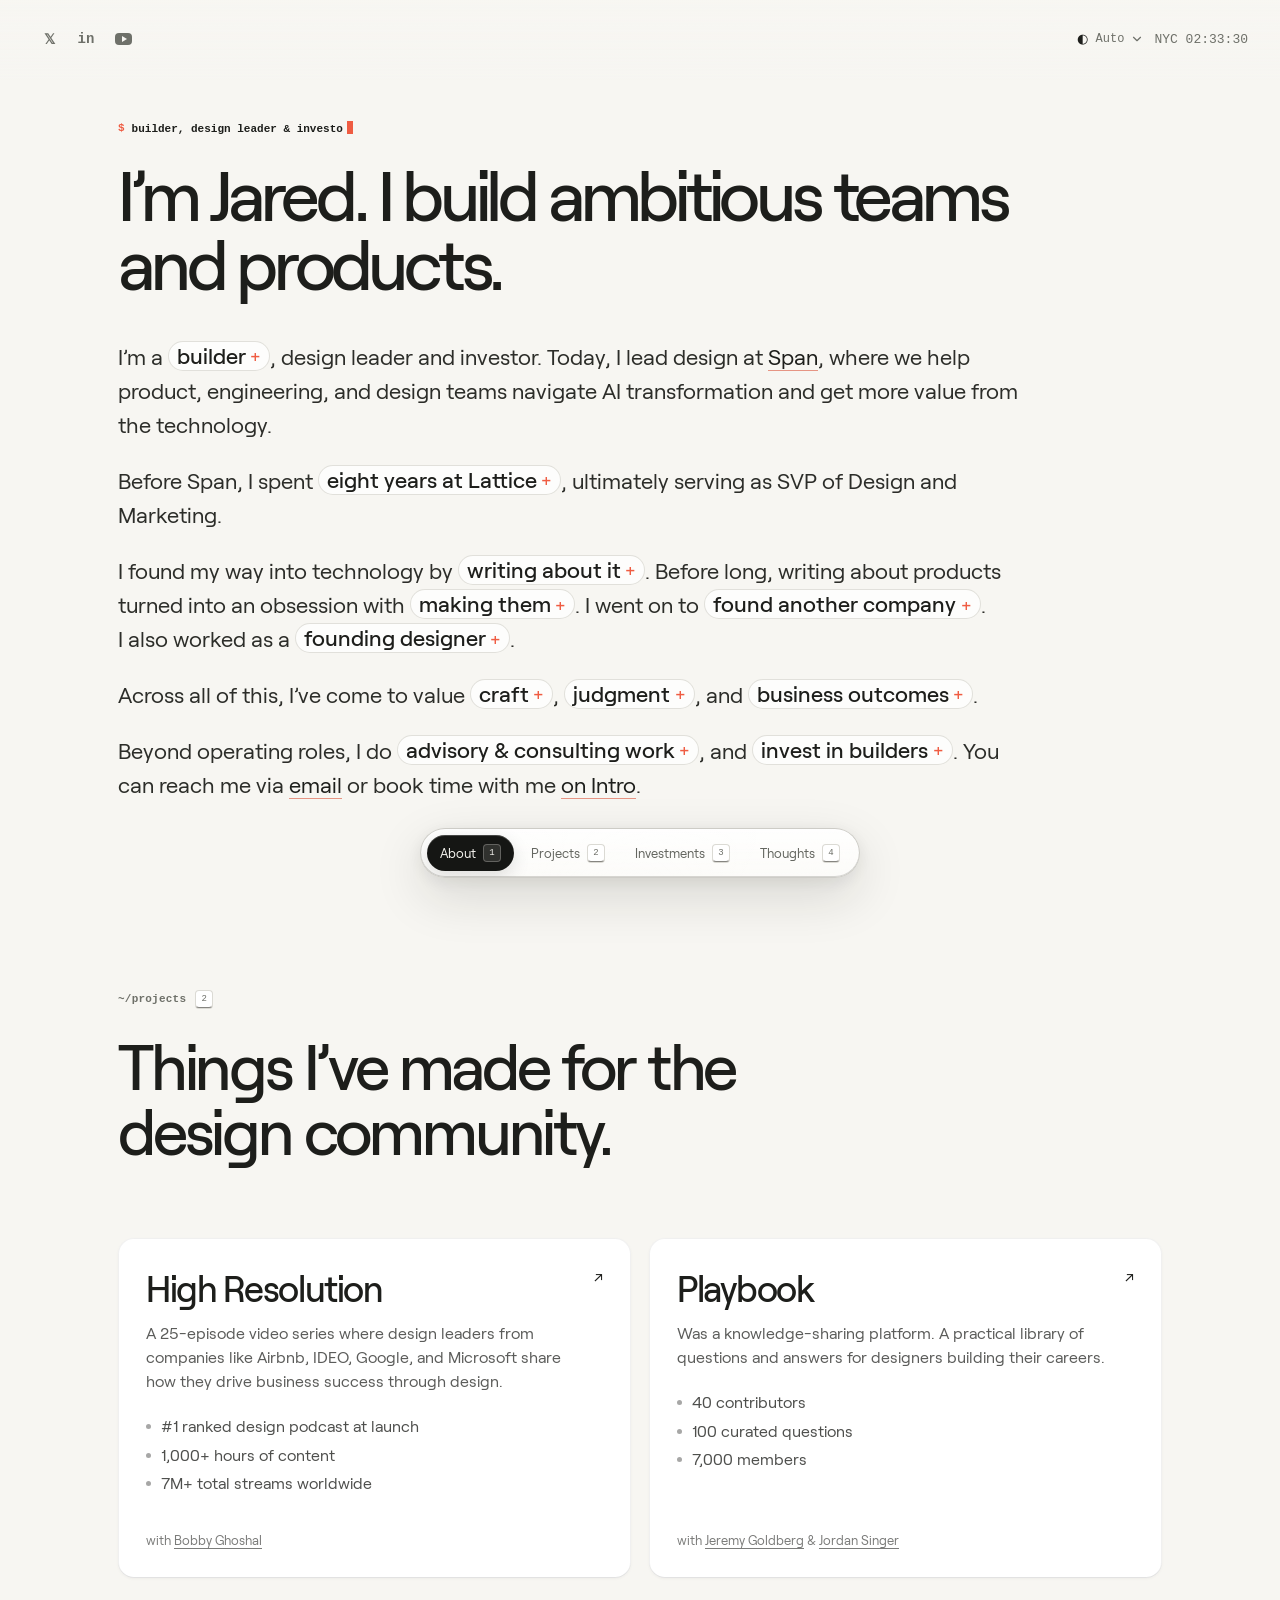
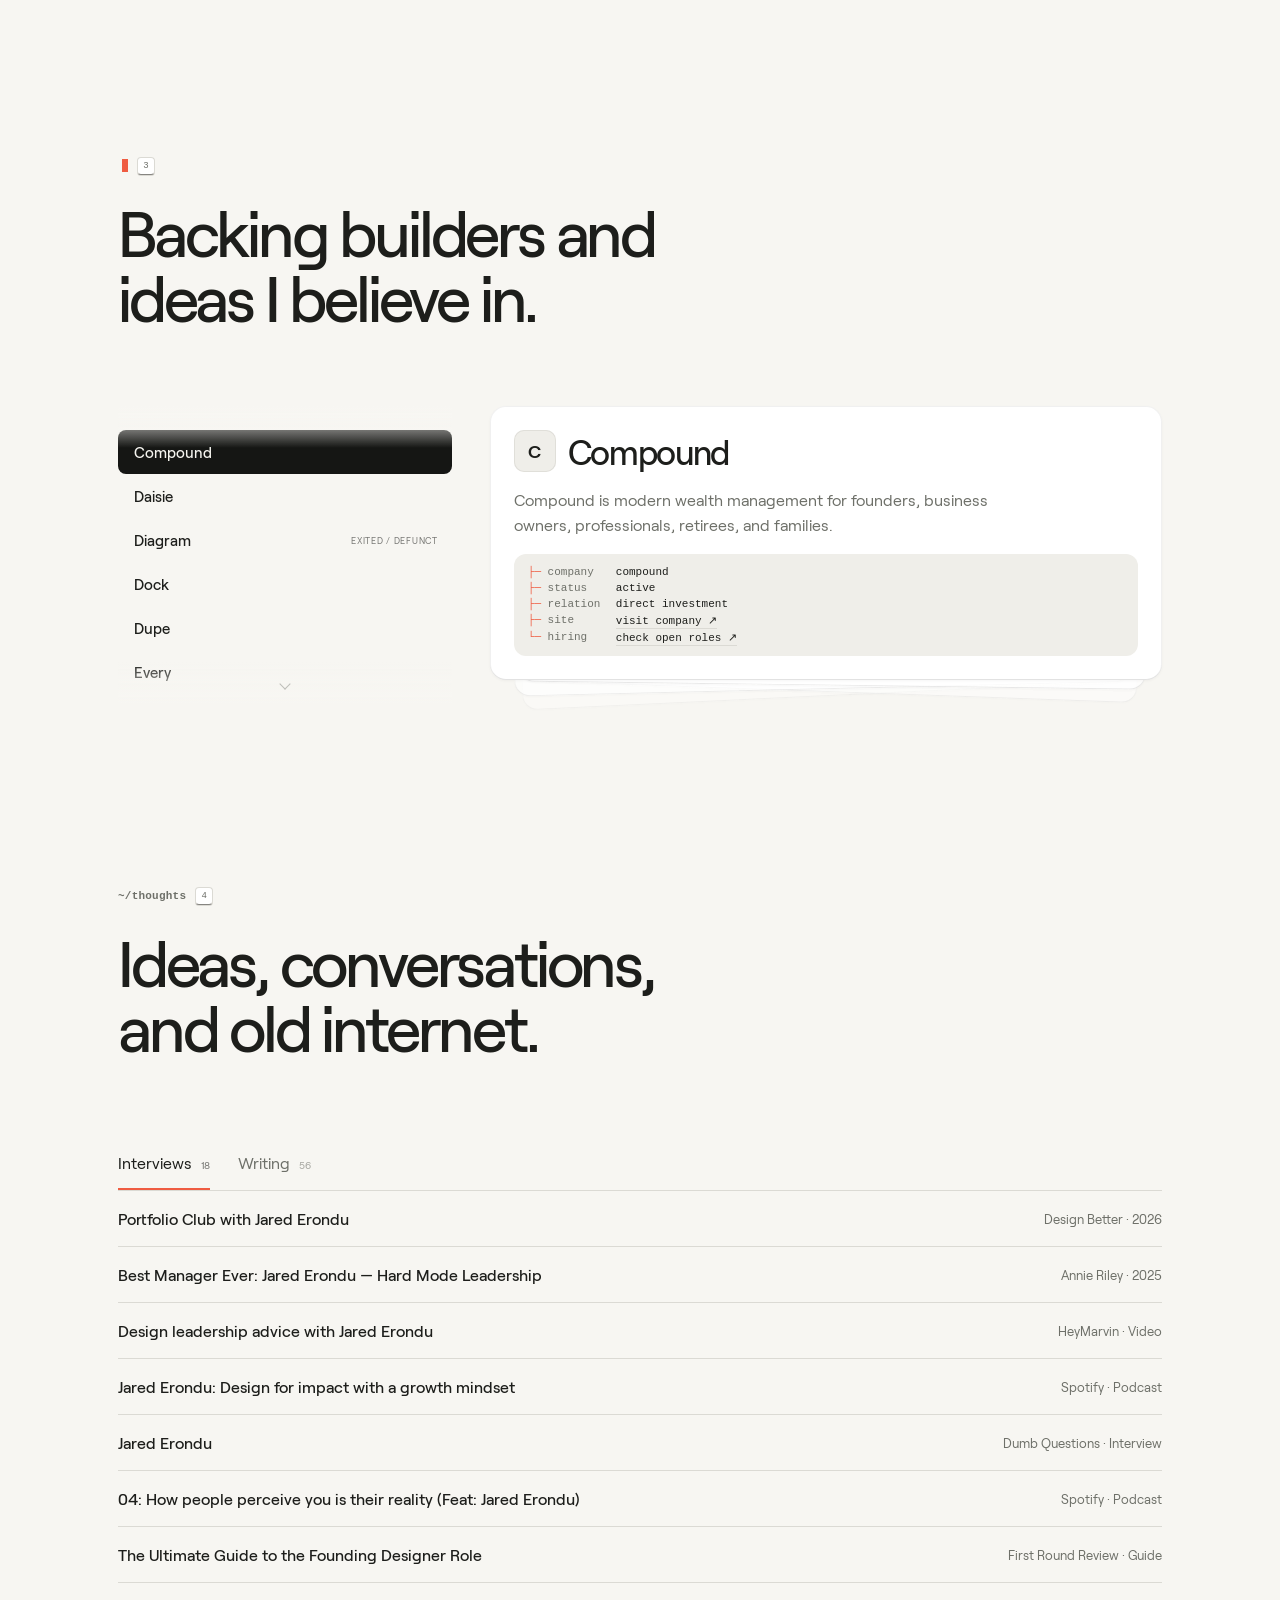
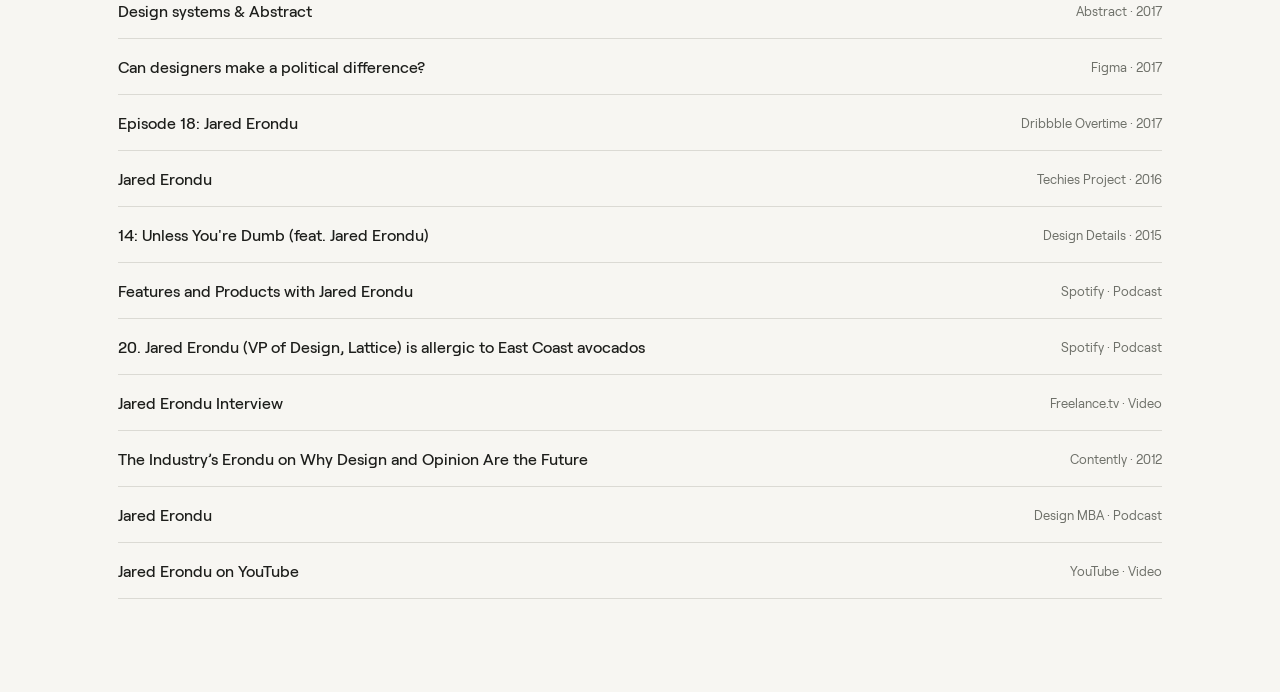
==== commit 795de094: "Refine bio expansion interactions" ====
--- a/index.html
+++ b/index.html
@@ -97,7 +97,7 @@
           Before Span, I spent <button class="inline-reveal" data-reveal="lattice-detail" aria-expanded="false">eight years at Lattice</button><span data-collapsed-for="lattice-detail">, ultimately serving as </span><span class="bio-expansion" id="lattice-detail" hidden>. I joined as Head of Design, built a world-class design team of 40+ people, and shaped a culture <a class="bio-link" href="https://design.lattice.com/" target="_blank" rel="noopener">we documented openly</a>. We brought a high craft bar to a historically unloved category and built products employees genuinely wanted to use. Over time, my impact expanded beyond design: I served as GM of our core platform, helped shape the company’s culture, and led teams across design, research, product, engineering, brand, marketing, demand generation, and operations. During those eight years, Lattice grew from seed stage to Series F, raised more than $300 million, and went from a handful of employees to ~1,000. I ultimately served as </span>SVP of Design and Marketing.
         </p>
         <p>
-          I found my way into technology by <button class="inline-reveal" data-reveal="writing-detail" aria-expanded="false">writing about it</button><span class="bio-expansion" id="writing-detail" hidden>. In 2011, I co-founded <a class="bio-link" href="https://x.com/industry" target="_blank" rel="noopener">The Industry</a> with <a class="bio-link" href="https://x.com/drewwilson" target="_blank" rel="noopener">Drew Wilson</a>. We built a 12-person editorial team covering the intersection of design and technology and documented many of the design-led products that defined that era of software. We also <button class="inline-reveal inline-more" data-reveal="writing-more" aria-expanded="false">hosted a podcast</button><span class="bio-expansion" id="writing-more" hidden>, <a class="bio-link" href="https://open.spotify.com/show/54NkxgP3qDBjryc2tcqZ95" target="_blank" rel="noopener">The Industry Radio Show</a>, with <a class="bio-link" href="https://x.com/adamstac" target="_blank" rel="noopener">Adam Stacoviak</a>. It consistently ranked among the top design podcasts on Apple Podcasts and was streamed more than one million times</span></span>. Before long, writing about products turned into an obsession with <button class="inline-reveal" data-reveal="education-detail" aria-expanded="false">making them</button><span class="bio-expansion" id="education-detail" hidden>. The work became my education, and I chose to pursue it full-time rather than follow a traditional college path</span>. I went on to <button class="inline-reveal" data-reveal="founding-detail" aria-expanded="false">found another company</button><span class="bio-expansion" id="founding-detail" hidden>, <a class="bio-link" href="https://techcrunch.com/2013/09/05/evomails-gesture-based-email-app-arrives-android/" target="_blank" rel="noopener">Evomail</a>, in 2012. It was an email app based on the belief that the iPad could become a serious computing platform—and would need a better professional email experience. We raised money, shipped across devices, learned a great deal, and eventually shut the company down</span>. I also worked as a <button class="inline-reveal" data-reveal="product-detail" aria-expanded="false">founding designer</button><span class="bio-expansion" id="product-detail" hidden> at <a class="bio-link" href="https://www.omadahealth.com/" target="_blank" rel="noopener">Omada Health</a>, Lift (now <a class="bio-link" href="https://coach.me/" target="_blank" rel="noopener">Coach.me</a>), and <a class="bio-link" href="https://teespring.com/" target="_blank" rel="noopener">Teespring</a></span>.
+          I found my way into technology by <button class="inline-reveal" data-reveal="writing-detail" aria-expanded="false">writing about it</button><span class="bio-expansion" id="writing-detail" hidden>. In 2011, I co-founded <a class="bio-link" href="https://x.com/industry" target="_blank" rel="noopener">The Industry</a> with <a class="bio-link" href="https://x.com/drewwilson" target="_blank" rel="noopener">Drew Wilson</a>. We built a 12-person editorial team covering the intersection of design and technology and documented many of the design-led products that defined that era of software. We also <button class="inline-reveal inline-more" data-reveal="writing-more" aria-expanded="false">hosted a podcast</button><span class="bio-expansion" id="writing-more" hidden>, <a class="bio-link" href="https://open.spotify.com/show/54NkxgP3qDBjryc2tcqZ95" target="_blank" rel="noopener">The Industry Radio Show</a>, with <a class="bio-link" href="https://x.com/adamstac" target="_blank" rel="noopener">Adam Stacoviak</a>. It consistently ranked among the top design podcasts on Apple Podcasts and was streamed more than one million times</span></span>. Before long, writing about products turned into an obsession with <button class="inline-reveal" data-reveal="education-detail" aria-expanded="false">making them</button><span class="bio-expansion" id="education-detail" hidden>. The work became my education, and I chose to pursue it full-time rather than follow a traditional college path</span>. <span class="bio-keep">I went</span> on to <button class="inline-reveal" data-reveal="founding-detail" aria-expanded="false">found another company</button><span class="bio-expansion" id="founding-detail" hidden>, <a class="bio-link" href="https://techcrunch.com/2013/09/05/evomails-gesture-based-email-app-arrives-android/" target="_blank" rel="noopener">Evomail</a>, in 2012. It was an email app based on the belief that the iPad could become a serious computing platform—and would need a better professional email experience. We raised money, shipped across devices, learned a great deal, and eventually shut the company down</span>. <span class="bio-keep">I also</span> worked as a <button class="inline-reveal" data-reveal="product-detail" aria-expanded="false">founding designer</button><span class="bio-expansion" id="product-detail" hidden> at <a class="bio-link" href="https://www.omadahealth.com/" target="_blank" rel="noopener">Omada Health</a>, Lift (now <a class="bio-link" href="https://coach.me/" target="_blank" rel="noopener">Coach.me</a>), and <a class="bio-link" href="https://teespring.com/" target="_blank" rel="noopener">Teespring</a></span>.
         </p>
         <p>
           Across all of this, I’ve come to value <button class="inline-reveal" data-reveal="craft-detail" aria-expanded="false">craft</button><span data-collapsed-for="craft-detail">, </span><span class="bio-expansion" id="craft-detail" hidden>. I believe the natural gravitational pull of most work is toward mediocrity. Good work requires active resistance: higher standards, sharper taste, clearer communication, and more care than the average system asks of us. I’ve also come to value </span><button class="inline-reveal" data-reveal="judgment-detail" aria-expanded="false">judgment</button><span data-collapsed-for="judgment-detail">, and </span><span class="bio-expansion" id="judgment-detail" hidden>. Judgment must be grounded in a deep understanding of people. Customers reveal problems more often than solutions; great product work still requires a point of view, conviction, and instinct—especially in an increasingly AI-augmented world. I also value </span><button class="inline-reveal" data-reveal="business-detail" aria-expanded="false">business outcomes</button><span class="bio-expansion" id="business-detail" hidden>. The best product designers are business thinkers. They seek enough signal to recognize opportunities others miss and understand that craft and judgment matter most when they produce meaningful results</span>.
@@ -447,19 +447,91 @@
           childCopy.hidden = true;
         });
       }
+
+      function wrapBioLayoutWords(paragraph) {
+        var walker = document.createTreeWalker(paragraph, NodeFilter.SHOW_TEXT, {
+          acceptNode: function (node) {
+            if (!node.textContent.trim()) return NodeFilter.FILTER_REJECT;
+            if (node.parentElement.closest('.inline-reveal, .bio-link, .bio-keep, [data-collapsed-for]')) return NodeFilter.FILTER_REJECT;
+            return NodeFilter.FILTER_ACCEPT;
+          }
+        });
+        var nodes = [];
+        while (walker.nextNode()) nodes.push(walker.currentNode);
+        nodes.forEach(function (node) {
+          var fragment = document.createDocumentFragment();
+          node.textContent.split(/(\s+)/).forEach(function (part) {
+            if (!part) return;
+            if (/^\s+$/.test(part)) fragment.append(part);
+            else {
+              var word = document.createElement('span');
+              word.className = 'bio-layout-word';
+              word.textContent = part;
+              fragment.append(word);
+            }
+          });
+          node.replaceWith(fragment);
+        });
+      }
+
+      document.querySelectorAll('.bio-copy > p').forEach(wrapBioLayoutWords);
+
+      function focusShiftBio(paragraph, copy, mutate, showExpandedGhost, duration) {
+        var container = paragraph.parentElement;
+        var containerRect = container.getBoundingClientRect();
+        var paragraphRect = paragraph.getBoundingClientRect();
+        var ghost = paragraph.cloneNode(true);
+        var stable = Array.from(paragraph.querySelectorAll('.bio-layout-word, .bio-keep, .inline-reveal, .bio-link')).filter(function (element) {
+          return !copy.contains(element) && element.getClientRects().length;
+        });
+        ghost.classList.add('bio-layout-ghost');
+        ghost.style.left = (paragraphRect.left - containerRect.left) + 'px';
+        ghost.style.top = (paragraphRect.top - containerRect.top) + 'px';
+        ghost.style.width = paragraphRect.width + 'px';
+        var ghostCopy = ghost.querySelector('#' + CSS.escape(copy.id));
+        if (ghostCopy && !showExpandedGhost) ghostCopy.style.visibility = 'hidden';
+        ghost.querySelectorAll('[id]').forEach(function (element) { element.removeAttribute('id'); });
+        container.appendChild(ghost);
+        mutate();
+        var ghostAnimation = ghost.animate([
+          {opacity:1, filter:'blur(0)'},
+          {opacity:0, filter:'blur(2.5px)'}
+        ], {duration:duration, easing:'cubic-bezier(.2,.8,.2,1)', fill:'forwards'});
+        stable.forEach(function (element) {
+          element.animate([
+            {opacity:.15, filter:'blur(2.5px)'},
+            {opacity:1, filter:'blur(0)'}
+          ], {duration:duration, easing:'cubic-bezier(.16,1,.3,1)', fill:'both'});
+        });
+        return ghostAnimation.finished.then(function () { ghost.remove(); }, function () { ghost.remove(); });
+      }
+
       document.addEventListener('click', function (event) {
         var button = event.target.closest('.inline-reveal');
         if (!button) return;
         var copy = document.getElementById(button.dataset.reveal);
         if (!copy) return;
+        if (button.dataset.bioMoving === 'true') return;
         var opening = copy.hidden;
         var collapsedConnector = document.querySelector('[data-collapsed-for="' + button.dataset.reveal + '"]');
-        button.setAttribute('aria-expanded', String(opening));
-        copy.hidden = !opening;
-        if (collapsedConnector) collapsedConnector.hidden = opening;
-        if (!opening) {
-          closeNestedReveals(copy);
+        var paragraph = button.closest('p');
+        var reduceMotion = window.matchMedia('(prefers-reduced-motion: reduce)').matches;
+        var update = function () {
+          button.setAttribute('aria-expanded', String(opening));
+          copy.hidden = !opening;
+          if (collapsedConnector) collapsedConnector.hidden = opening;
+          if (!opening) closeNestedReveals(copy);
+        };
+        if (reduceMotion || !paragraph || !copy.animate) {
+          update();
+          return;
         }
+        button.dataset.bioMoving = 'true';
+        if (copy.getAnimations) copy.getAnimations().forEach(function (animation) { animation.cancel(); });
+        focusShiftBio(paragraph, copy, update, !opening, opening ? 340 : 400).finally(function () {
+          if (opening) window.setTimeout(function () { delete button.dataset.bioMoving; }, 180);
+          else delete button.dataset.bioMoving;
+        });
       });
 
       var companies = {
--- a/css/erondu.css
+++ b/css/erondu.css
@@ -17,6 +17,8 @@
 button{color:inherit}
 button:focus-visible,a:focus-visible,input:focus-visible,textarea:focus-visible,summary:focus-visible{outline:2px solid var(--accent);outline-offset:3px}
 @keyframes terminalBlink{50%{opacity:0}}
+@property --chip-beam-angle{syntax:"<angle>";initial-value:0deg;inherits:false}
+@keyframes chipBeam{to{--chip-beam-angle:360deg}}
 .js [data-reveal-in]{opacity:0;transform:translateY(14px);filter:blur(3px);transition:opacity .62s cubic-bezier(.16,1,.3,1) var(--reveal-delay,0ms),transform .62s cubic-bezier(.16,1,.3,1) var(--reveal-delay,0ms),filter .62s cubic-bezier(.16,1,.3,1) var(--reveal-delay,0ms);will-change:opacity,transform,filter}
 .js [data-reveal-in].is-visible{opacity:1;transform:none;filter:blur(0)}
 .terminal-typing:after{content:"";display:inline-block;width:6px;height:1.15em;margin-left:4px;background:var(--accent);vertical-align:-.18em;animation:terminalBlink 1s steps(1) infinite}
@@ -26,7 +28,7 @@
 .utility-actions{min-height:34px;display:flex;align-items:center;gap:10px;color:var(--muted);font:13px ui-monospace,SFMono-Regular,Menlo,monospace}
 .local-time{font-variant-numeric:tabular-nums;min-width:90px;text-align:right;white-space:nowrap}
 .socials{display:flex;align-items:center;gap:3px;font:13px ui-monospace,SFMono-Regular,Menlo,monospace}
-.socials a{position:relative;width:34px;height:34px;border-radius:10px;display:grid;place-items:center;font-size:14px;font-weight:600;color:var(--muted);transition:background .18s cubic-bezier(.2,.8,.2,1),color .18s cubic-bezier(.2,.8,.2,1)}
+.socials a{position:relative;width:34px;height:34px;border-radius:50%;display:grid;place-items:center;font-size:14px;font-weight:600;color:var(--muted);transition:background .18s cubic-bezier(.2,.8,.2,1),color .18s cubic-bezier(.2,.8,.2,1)}
 .socials a:hover,.socials a:focus-visible{background:var(--surface-2);color:var(--text)}
 .socials a:after{content:attr(data-label);position:absolute;top:calc(100% + 8px);left:50%;padding:5px 7px;border-radius:7px;background:var(--inverse);color:var(--inverse-text);font-size:11px;font-weight:500;line-height:1;white-space:nowrap;opacity:0;pointer-events:none;transform:translate(-50%,-3px);transition:opacity .16s ease,transform .16s ease;box-shadow:0 8px 22px rgba(0,0,0,.12)}
 .socials a:hover:after,.socials a:focus-visible:after{opacity:1;transform:translate(-50%,0)}
@@ -50,18 +52,26 @@
 .hero-status i{display:inline-block;width:6px;height:12px;background:var(--accent);opacity:0}.hero-status.terminal-done i{opacity:1;animation:terminalBlink 1s steps(1) infinite}
 .section-path{display:flex;align-items:center;gap:9px;font-family:ui-monospace,SFMono-Regular,Menlo,monospace;text-transform:none;letter-spacing:.02em}.section-path kbd,.dock kbd{min-width:18px;height:18px;padding:0 4px;border:1px solid var(--line);border-bottom-color:color-mix(in srgb,var(--line) 55%,var(--text));border-radius:4px;background:var(--surface);display:inline-grid;place-items:center;font:9px ui-monospace,SFMono-Regular,Menlo,monospace;color:var(--muted);box-shadow:0 1px 0 var(--line)}
 h1{max-width:900px;font-size:clamp(44px,5.5vw,76px);line-height:.98;letter-spacing:-.06em;font-weight:500;margin:0 0 42px}
-.bio-copy{max-width:920px;font-size:clamp(18px,2vw,22px);line-height:1.55;color:color-mix(in srgb,var(--text) 82%,var(--muted))}
+.bio-copy{position:relative;max-width:920px;font-size:clamp(18px,2vw,22px);line-height:1.55;color:color-mix(in srgb,var(--text) 82%,var(--muted))}
 .bio-copy p{margin:0}
 .bio-copy p+p{margin-top:1em}
-.inline-reveal{display:inline-flex;align-items:center;gap:.2em;color:var(--text);padding:2px 8px;border:1px solid color-mix(in srgb,var(--line) 82%,transparent);border-radius:999px;background:color-mix(in srgb,var(--surface) 72%,transparent);cursor:pointer;font-size:inherit;font-weight:500;line-height:1.08;vertical-align:.04em;white-space:normal;transition:background .28s cubic-bezier(.2,.8,.2,1),color .28s cubic-bezier(.2,.8,.2,1),border-color .28s cubic-bezier(.2,.8,.2,1),box-shadow .28s cubic-bezier(.2,.8,.2,1)}
-.inline-reveal:after{content:"›";font-size:.78em;line-height:1;color:var(--accent);transform:translateY(-.01em);transition:transform .28s cubic-bezier(.2,.8,.2,1),color .28s cubic-bezier(.2,.8,.2,1)}
-.inline-reveal:hover{background:var(--surface);border-color:color-mix(in srgb,var(--accent) 38%,var(--line));box-shadow:0 3px 14px rgba(26,27,24,.035)}
+.inline-reveal{position:relative;isolation:isolate;display:inline-flex;align-items:center;gap:.2em;color:var(--text);padding:2px 8px;border:1px solid color-mix(in srgb,var(--line) 82%,transparent);border-radius:999px;background:color-mix(in srgb,var(--surface) 72%,transparent);cursor:pointer;font-size:inherit;font-weight:500;line-height:1.08;vertical-align:.04em;white-space:normal;transition:background .28s cubic-bezier(.2,.8,.2,1),color .28s cubic-bezier(.2,.8,.2,1),border-color .28s cubic-bezier(.2,.8,.2,1),box-shadow .28s cubic-bezier(.2,.8,.2,1)}
+.inline-reveal:before{content:"";position:absolute;z-index:-1;inset:-1px;border:1px solid transparent;border-radius:inherit;pointer-events:none;opacity:0;background:conic-gradient(from var(--chip-beam-angle),transparent 0 58%,#ffcf5c 68%,var(--accent) 78%,#ff8f70 86%,transparent 96%) border-box;-webkit-mask:linear-gradient(#000 0 0) padding-box,linear-gradient(#000 0 0);-webkit-mask-composite:xor;mask:linear-gradient(#000 0 0) padding-box,linear-gradient(#000 0 0);mask-composite:exclude;filter:drop-shadow(0 0 4px color-mix(in srgb,var(--accent) 52%,transparent));transition:opacity 200ms ease}
+.inline-reveal:after{content:"+";font-size:.78em;font-weight:500;line-height:1;color:var(--accent);transform:translateY(-.01em) rotate(0);transition:transform .32s cubic-bezier(.16,1,.3,1),color .28s cubic-bezier(.2,.8,.2,1)}
+.inline-reveal:hover{background:var(--surface);border-color:color-mix(in srgb,var(--line) 82%,transparent);box-shadow:0 3px 14px rgba(26,27,24,.035)}
+.inline-reveal:hover:before,.inline-reveal:focus-visible:before{opacity:1;animation:chipBeam 2.5s linear infinite}
 .inline-reveal[aria-expanded="true"]{background:color-mix(in srgb,var(--surface) 88%,var(--accent) 12%);border-color:color-mix(in srgb,var(--accent) 42%,var(--line));color:var(--text)}
-.inline-reveal[aria-expanded="true"]:after{color:var(--accent);transform:translateY(-.01em) rotate(90deg)}
+.inline-reveal[aria-expanded="true"]:after{color:var(--accent);transform:translateY(-.01em) rotate(45deg)}
 .inline-more{font-size:inherit;color:var(--text)}
-.bio-expansion{color:inherit}
-.bio-expansion:not([hidden]){animation:wordIn .34s cubic-bezier(.16,1,.3,1) both}
-@keyframes wordIn{from{opacity:0;filter:blur(1.5px);transform:translateY(.12em)}to{opacity:1;filter:blur(0);transform:translateY(0)}}
+.bio-expansion{position:relative;color:inherit}
+.bio-expansion:not([hidden]){animation:bioDetailIn 520ms cubic-bezier(.16,1,.3,1) both}
+@keyframes bioDetailIn{from{opacity:0;filter:blur(3px);top:.18em}to{opacity:1;filter:blur(0);top:0}}
+.bio-layout-word{display:inline-block;transform-origin:50% 70%;will-change:opacity,filter}
+.bio-keep{display:inline-block;white-space:nowrap;transform-origin:50% 70%;will-change:opacity,filter}
+.bio-layout-ghost{position:absolute!important;z-index:3;margin:0!important;pointer-events:none}
+.bio-layout-ghost *{animation:none!important;transition:none!important}
+.bio-layout-ghost button{pointer-events:none}
+@media(prefers-reduced-motion:reduce){.inline-reveal:hover:before,.inline-reveal:focus-visible:before,.project-card:hover:before,.project-card:focus-within:before{animation:none;background:linear-gradient(90deg,#ffcf5c,var(--accent),#ff8f70) border-box}}
 .bio-link{color:var(--text);border-bottom:1px solid color-mix(in srgb,var(--accent) 55%,var(--line));padding-bottom:1px}
 .bio-link:hover{color:var(--accent);border-color:var(--accent)}
 .section-intro{max-width:620px;margin-bottom:clamp(36px,4.6vw,58px)}.section-intro.compact{max-width:460px;margin:0}
@@ -107,9 +117,11 @@
 
 .error-page{min-height:100vh;display:grid;place-items:center}.error-content{width:min(100%,720px);padding:48px 32px}.error-line{max-width:none;margin:0 0 28px;font:600 13px/1.5 ui-monospace,SFMono-Regular,Menlo,monospace;letter-spacing:0}.error-line:before{content:"$ ";color:var(--accent)}.error-home{display:inline-block;padding-bottom:3px;border-bottom:1px solid color-mix(in srgb,var(--accent) 55%,var(--line));font-weight:500}.js .error-home{opacity:0;transform:translateY(8px);pointer-events:none;transition:opacity .42s cubic-bezier(.16,1,.3,1),transform .42s cubic-bezier(.16,1,.3,1),color .2s ease,border-color .2s ease}.js .error-complete .error-home{opacity:1;transform:none;pointer-events:auto}.error-home:hover{color:var(--accent);border-color:var(--accent)}
 
-.project-grid{display:grid;grid-template-columns:1fr 1fr;gap:18px}.project-card{min-height:340px;border-radius:16px;padding:28px;position:relative;display:flex;flex-direction:column;overflow:hidden;background:var(--surface);color:var(--text);box-shadow:0 1px 3px rgba(0,0,0,.04),inset 0 0 0 1px rgba(0,0,0,.06),inset 0 -1px 0 rgba(0,0,0,.06);filter:drop-shadow(0 6px 7px rgba(26,27,24,0));transition:filter 200ms ease-out,transform 200ms ease-out}.js .project-card[data-reveal-in].is-visible{transition:filter 200ms ease-out,transform 200ms ease-out}.project-card:hover,.project-card:focus-within,.js .project-card[data-reveal-in].is-visible:hover,.js .project-card[data-reveal-in].is-visible:focus-within{transform:translateY(-4px);filter:drop-shadow(0 6px 7px rgba(26,27,24,.07))}.project-card-target{position:absolute;inset:0;z-index:1}.project-card-content{display:flex;flex:1;flex-direction:column}.project-card h3{font-size:36px;letter-spacing:-.04em;font-weight:500;margin:0 0 12px}.project-card p{max-width:430px;line-height:1.5;margin:0;opacity:.72}.project-stats{list-style:none;margin:22px 0 0;padding:0;display:grid;gap:7px;font-size:16px;line-height:1.35}.project-stats li{position:relative;padding-left:15px;opacity:.78}.project-stats li:before{content:"";position:absolute;left:0;top:.58em;width:5px;height:5px;border-radius:50%;background:currentColor;opacity:.5}.project-card .project-credit{position:relative;z-index:2;margin-top:auto;padding-top:24px;font-size:13px;opacity:.58}.project-credit a{text-decoration:underline;text-underline-offset:3px;transition:color 160ms ease}.project-credit a:hover,.project-credit a:focus-visible{color:var(--accent)}.card-arrow{position:absolute;right:28px;top:28px}
+.project-grid{display:grid;grid-template-columns:1fr 1fr;gap:18px}.project-card{min-height:340px;border-radius:16px;padding:28px;position:relative;display:flex;flex-direction:column;overflow:hidden;background:var(--surface);color:var(--text);box-shadow:0 1px 3px rgba(0,0,0,.04),inset 0 0 0 1px rgba(0,0,0,.06),inset 0 -1px 0 rgba(0,0,0,.06);filter:drop-shadow(0 6px 7px rgba(26,27,24,0));transition:filter 200ms ease-out,transform 200ms ease-out}.project-card:before{content:"";position:absolute;z-index:3;inset:0;border:1px solid transparent;border-radius:inherit;pointer-events:none;opacity:0;background:conic-gradient(from var(--chip-beam-angle),transparent 0 58%,#ffcf5c 68%,var(--accent) 78%,#ff8f70 86%,transparent 96%) border-box;-webkit-mask:linear-gradient(#000 0 0) padding-box,linear-gradient(#000 0 0);-webkit-mask-composite:xor;mask:linear-gradient(#000 0 0) padding-box,linear-gradient(#000 0 0);mask-composite:exclude;filter:drop-shadow(0 0 6px color-mix(in srgb,var(--accent) 48%,transparent));transition:opacity 200ms ease}.project-card:hover:before,.project-card:focus-within:before{opacity:1;animation:chipBeam 4s linear infinite}.js .project-card[data-reveal-in].is-visible{transition:filter 200ms ease-out,transform 200ms ease-out}.project-card:hover,.project-card:focus-within,.js .project-card[data-reveal-in].is-visible:hover,.js .project-card[data-reveal-in].is-visible:focus-within{transform:translateY(-4px);filter:drop-shadow(0 6px 7px rgba(26,27,24,.07))}.project-card-target{position:absolute;inset:0;z-index:1}.project-card-content{display:flex;flex:1;flex-direction:column}.project-card h3{font-size:36px;letter-spacing:-.04em;font-weight:500;margin:0 0 12px}.project-card p{max-width:430px;line-height:1.5;margin:0;opacity:.72}.project-stats{list-style:none;margin:22px 0 0;padding:0;display:grid;gap:7px;font-size:16px;line-height:1.35}.project-stats li{position:relative;padding-left:15px;opacity:.78}.project-stats li:before{content:"";position:absolute;left:0;top:.58em;width:5px;height:5px;border-radius:50%;background:currentColor;opacity:.5}.project-card .project-credit{position:relative;z-index:2;margin-top:auto;padding-top:24px;font-size:13px;opacity:.58}.project-credit a{text-decoration:underline;text-underline-offset:3px;transition:color 160ms ease}.project-credit a:hover,.project-credit a:focus-visible{color:var(--accent)}.card-arrow{position:absolute;right:28px;top:28px}
 
 @media(prefers-color-scheme:dark){:root:not([data-theme="light"]) .project-card,:root:not([data-theme="light"]) .company-detail,:root:not([data-theme="light"]) .company-card-stack:before,:root:not([data-theme="light"]) .company-card-stack:after,:root:not([data-theme="light"]) .company-sheet{background:#181818;color:#e1e1e4;box-shadow:0 1px 3px rgba(0,0,0,.04),inset 0 1px 0 rgba(255,255,255,.04),inset 0 0 0 1px rgba(0,0,0,.06),inset 0 -1px 0 rgba(0,0,0,.06),inset 0 0 0 1px rgba(196,196,196,.07)}:root:not([data-theme="light"]) .project-card:hover,:root:not([data-theme="light"]) .project-card:focus-visible,:root:not([data-theme="light"]) .js .project-card[data-reveal-in].is-visible:hover,:root:not([data-theme="light"]) .js .project-card[data-reveal-in].is-visible:focus-visible{filter:drop-shadow(0 6px 7px rgba(0,0,0,.14))}}
+@media(prefers-color-scheme:dark){:root:not([data-theme="light"]) .inline-reveal:hover{border-color:color-mix(in srgb,var(--accent) 38%,var(--line))}}
+[data-theme="dark"] .inline-reveal:hover{border-color:color-mix(in srgb,var(--accent) 38%,var(--line))}
 [data-theme="dark"] .project-card,[data-theme="dark"] .company-detail,[data-theme="dark"] .company-card-stack:before,[data-theme="dark"] .company-card-stack:after,[data-theme="dark"] .company-sheet{background:#181818;color:#e1e1e4;box-shadow:0 1px 3px rgba(0,0,0,.04),inset 0 1px 0 rgba(255,255,255,.04),inset 0 0 0 1px rgba(0,0,0,.06),inset 0 -1px 0 rgba(0,0,0,.06),inset 0 0 0 1px rgba(196,196,196,.07)}
 [data-theme="dark"] .project-card:hover,[data-theme="dark"] .project-card:focus-visible,[data-theme="dark"] .js .project-card[data-reveal-in].is-visible:hover,[data-theme="dark"] .js .project-card[data-reveal-in].is-visible:focus-visible{filter:drop-shadow(0 6px 7px rgba(0,0,0,.14))}
 
@@ -117,7 +129,7 @@
 @media(prefers-color-scheme:dark){:root:not([data-theme="light"]) .dock{background:linear-gradient(180deg,color-mix(in srgb,var(--surface) 76%,black 18%) 0%,color-mix(in srgb,var(--surface) 54%,transparent) 100%);border-color:color-mix(in srgb,var(--line) 72%,var(--text) 12%);box-shadow:inset 0 1px 0 color-mix(in srgb,white 14%,transparent),inset 0 -1px 0 color-mix(in srgb,black 38%,var(--line) 28%),0 20px 58px rgba(0,0,0,.38),0 5px 18px rgba(0,0,0,.26)}:root:not([data-theme="light"]) .dock:before{opacity:.32;background:linear-gradient(120deg,color-mix(in srgb,white 18%,transparent) 0%,transparent 34%,color-mix(in srgb,white 8%,transparent) 52%,transparent 76%)}:root:not([data-theme="light"]) .dock a{color:color-mix(in srgb,var(--text) 72%,var(--muted))}:root:not([data-theme="light"]) .dock a:hover{color:var(--text);background:color-mix(in srgb,white 8%,transparent)}:root:not([data-theme="light"]) .dock a.active{background:#efeee8;color:#171815}:root:not([data-theme="light"]) .dock a.active kbd{background:rgba(23,24,21,.08);border-color:rgba(23,24,21,.18);color:#171815}}[data-theme="dark"] .dock{background:linear-gradient(180deg,color-mix(in srgb,var(--surface) 76%,black 18%) 0%,color-mix(in srgb,var(--surface) 54%,transparent) 100%);border-color:color-mix(in srgb,var(--line) 72%,var(--text) 12%);box-shadow:inset 0 1px 0 color-mix(in srgb,white 14%,transparent),inset 0 -1px 0 color-mix(in srgb,black 38%,var(--line) 28%),0 20px 58px rgba(0,0,0,.38),0 5px 18px rgba(0,0,0,.26)}[data-theme="dark"] .dock:before{opacity:.32;background:linear-gradient(120deg,color-mix(in srgb,white 18%,transparent) 0%,transparent 34%,color-mix(in srgb,white 8%,transparent) 52%,transparent 76%)}[data-theme="dark"] .dock a{color:color-mix(in srgb,var(--text) 72%,var(--muted))}[data-theme="dark"] .dock a:hover{color:var(--text);background:color-mix(in srgb,white 8%,transparent)}[data-theme="dark"] .dock a.active{background:#efeee8;color:#171815}[data-theme="dark"] .dock a.active kbd{background:rgba(23,24,21,.08);border-color:rgba(23,24,21,.18);color:#171815}
 
 @media(max-width:760px){
-  .utility-bar{height:72px;padding:14px 12px;align-items:center}.utility-actions{min-height:40px;gap:6px;font-size:12px;align-items:center}.local-time{min-width:84px}.socials{gap:1px}.socials a{width:34px;height:40px;border-radius:12px;font-size:15px}.youtube-icon{width:18px;height:13px;border-radius:5px}.youtube-icon:after{left:7.5px;top:3.5px}.theme-toggle{min-height:40px;padding:0;gap:5px;font-size:12px}.theme-icon{width:14px;height:14px;font-size:13px}.chevron{width:12px;height:12px}.theme-menu{right:-16px}
+  .utility-bar{height:72px;padding:14px 12px;align-items:center}.utility-actions{min-height:40px;gap:6px;font-size:12px;align-items:center}.local-time{min-width:84px}.socials{gap:1px}.socials a{width:40px;height:40px;border-radius:50%;font-size:15px}.youtube-icon{width:18px;height:13px;border-radius:5px}.youtube-icon:after{left:7.5px;top:3.5px}.theme-toggle{min-height:40px;padding:0;gap:5px;font-size:12px}.theme-icon{width:14px;height:14px;font-size:13px}.chevron{width:12px;height:12px}.theme-menu{right:-16px}
   main{padding-left:20px;padding-right:20px;overflow:hidden}.section{min-height:auto;padding:64px 0}.hero{min-height:calc(100vh - 72px);padding-top:35px}h1{font-size:46px}.bio-copy{font-size:20px}.section-path kbd{display:none}
   .investment-browser{grid-template-columns:minmax(0,1fr);min-height:0;gap:22px}.company-list-wrap{width:100%;max-width:100%;height:auto;overflow:hidden}.company-list-wrap:before,.company-list-wrap:after,.scroll-cue{display:none}.company-list{width:100%;max-width:100%;height:auto;display:flex;overflow-x:auto;overflow-y:hidden;overscroll-behavior-x:contain;-webkit-overflow-scrolling:touch;padding:4px 0 10px}.company{flex:0 0 auto;min-width:max-content;width:auto;gap:14px;border-radius:8px;padding:11px 12px}.company small{display:none}.company-card-stack{width:100%;max-width:100%;min-height:auto;padding:0 0 34px;overflow:visible}.company-card-stack:before,.company-card-stack:after,.company-sheet{display:block;left:12px;right:12px;top:0;bottom:30px;border-radius:16px}.company-card-stack:before{transform:translate(-8px,27px) rotate(-2deg) scale(.945);opacity:.32}.company-sheet.sheet-far{transform:translate(9px,21px) rotate(1.5deg) scale(.958);opacity:.44}.company-card-stack:after{transform:translate(-5px,14px) rotate(-1deg) scale(.972);opacity:.58}.company-sheet.sheet-near{transform:translate(5px,8px) rotate(.65deg) scale(.986);opacity:.72}.company-card-stack.previewing:after{transform:translate(-8px,18px) rotate(-1.35deg) scale(.965);opacity:.76}.company-card-stack.previewing .sheet-near{transform:translate(8px,12px) rotate(1deg) scale(.98);opacity:.86}.company-detail{width:100%;max-width:100%;min-width:0;padding:16px 18px}.company-card-top{gap:14px}.company-mark{width:36px;height:36px;border-radius:9px;font-size:16px}.company-mark img{width:22px;height:22px}.detail-heading{min-width:0}.detail-heading h3{font-size:27px;min-width:0}.pill{margin-left:auto}.company-detail p{font-size:15px}.terminal-meta{font-size:10px;padding:10px 12px;overflow:hidden}.terminal-meta div{grid-template-columns:74px minmax(0,1fr);gap:6px}.terminal-meta dt{font-size:11px}.terminal-meta dd{min-width:0;font-size:10px;overflow-wrap:anywhere}
   .company-card-stack.swapping>.company-detail:not(.outgoing-card){animation:mobileCardPromote 460ms cubic-bezier(.22,1,.36,1) both}.company-detail.outgoing-card{animation:mobileCardLeave 220ms cubic-bezier(.4,0,1,1) forwards}@keyframes mobileCardLeave{from{transform:none;opacity:1}to{transform:translate(-12px,-8px) rotate(-.8deg) scale(.99);opacity:0}}@keyframes mobileCardPromote{from{transform:translate(5px,8px) rotate(.65deg) scale(.986)}to{transform:none}}
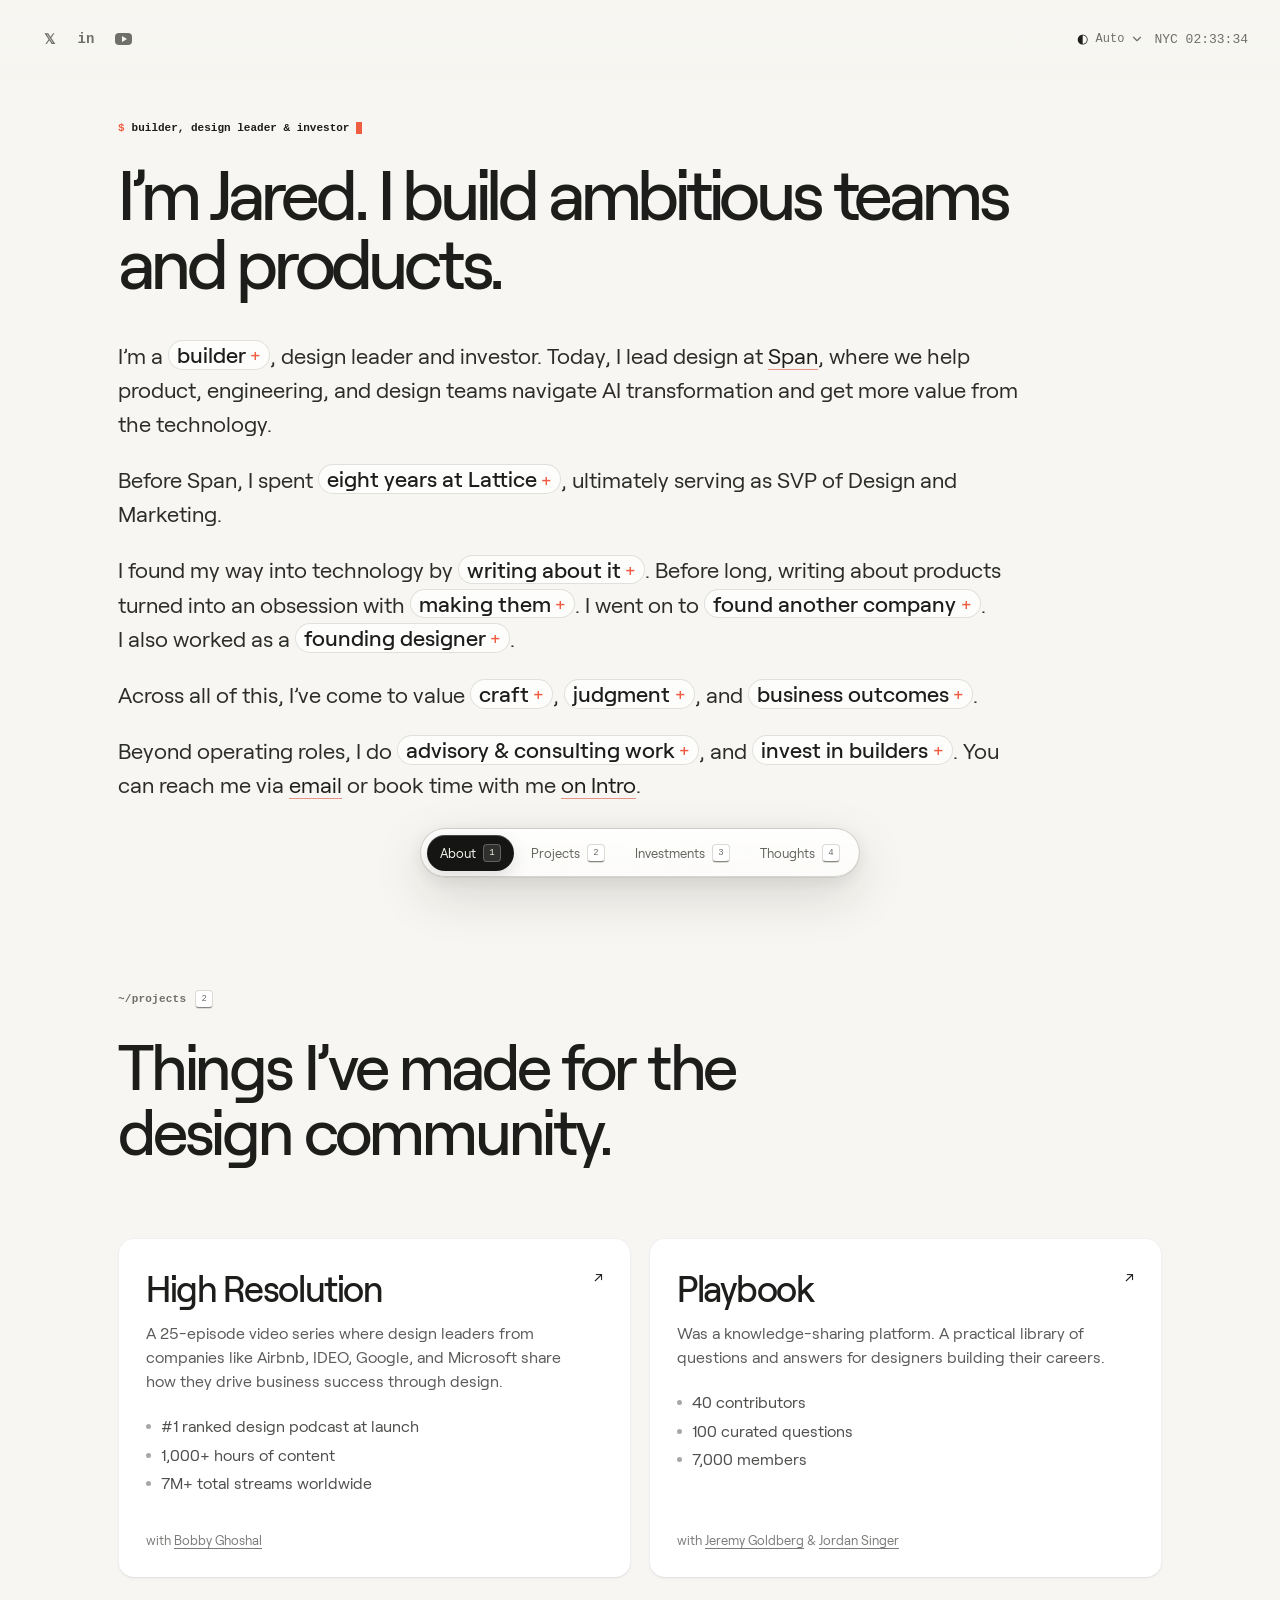
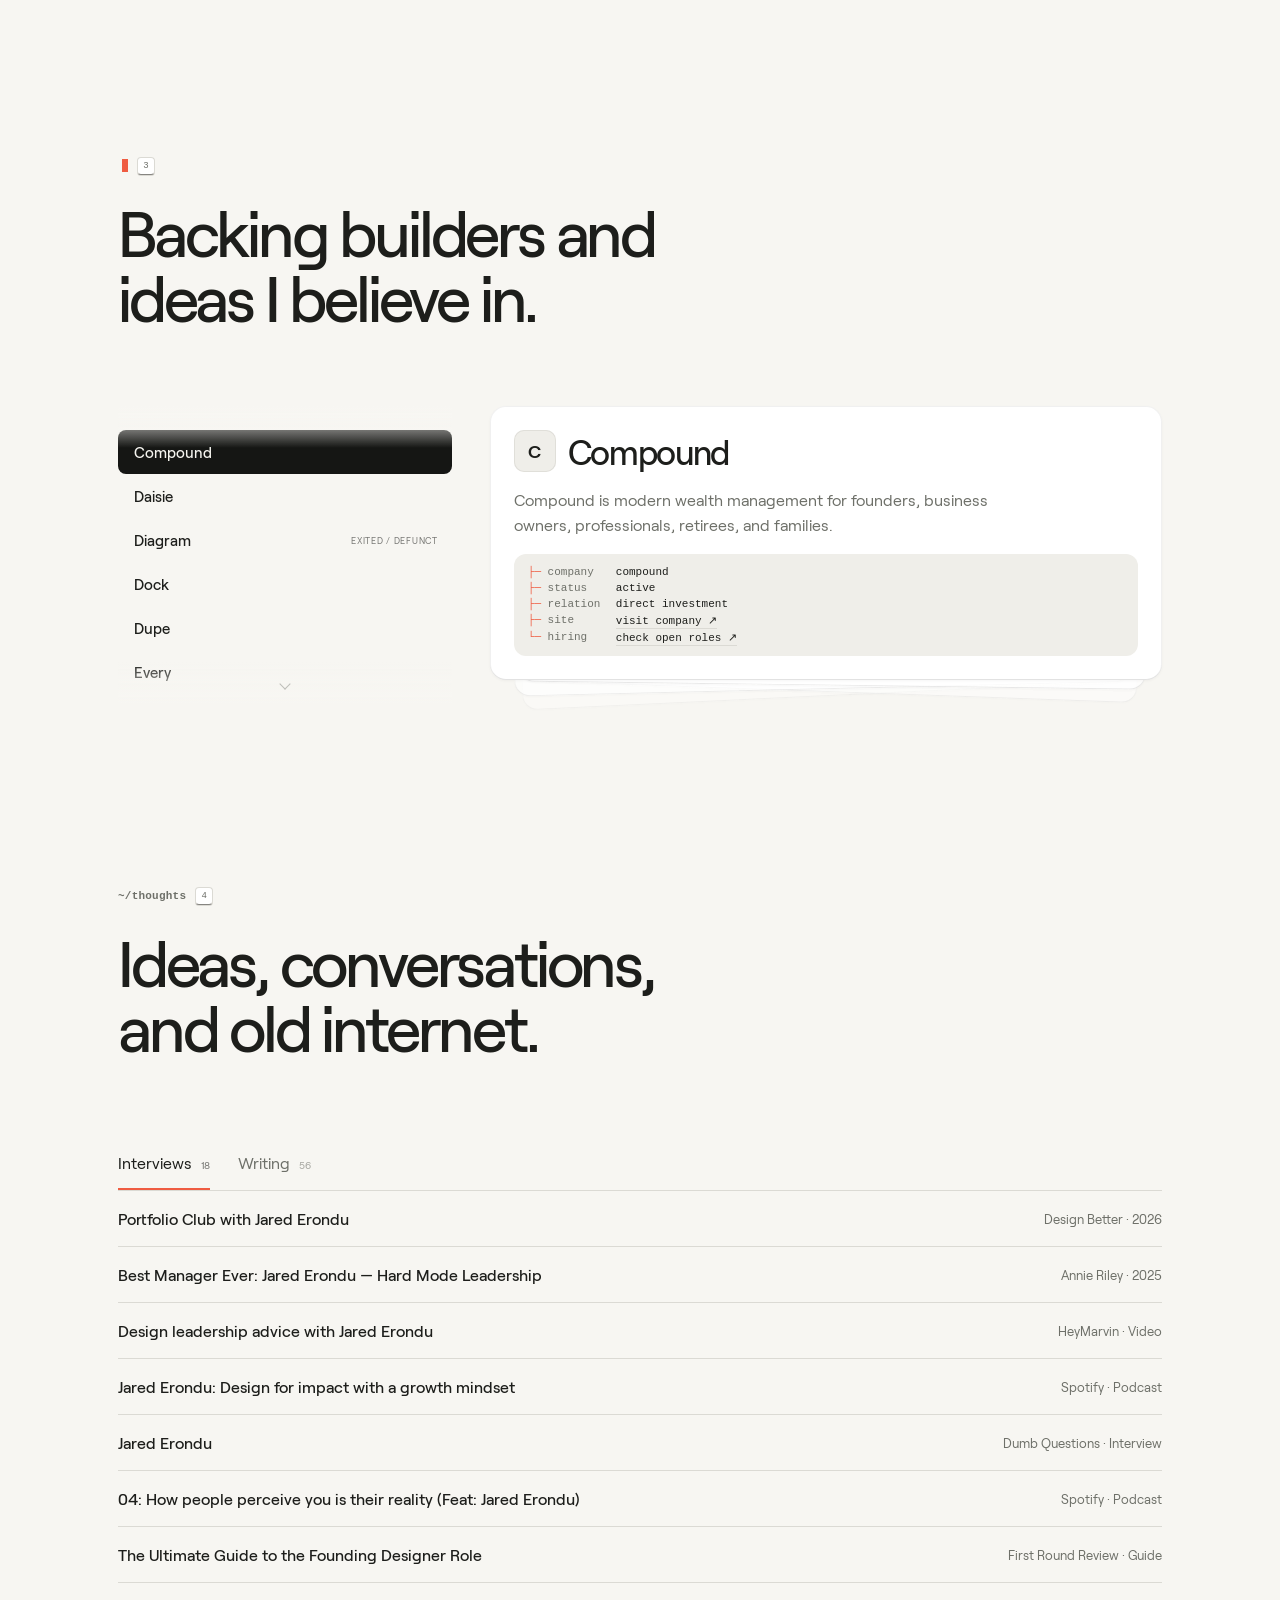
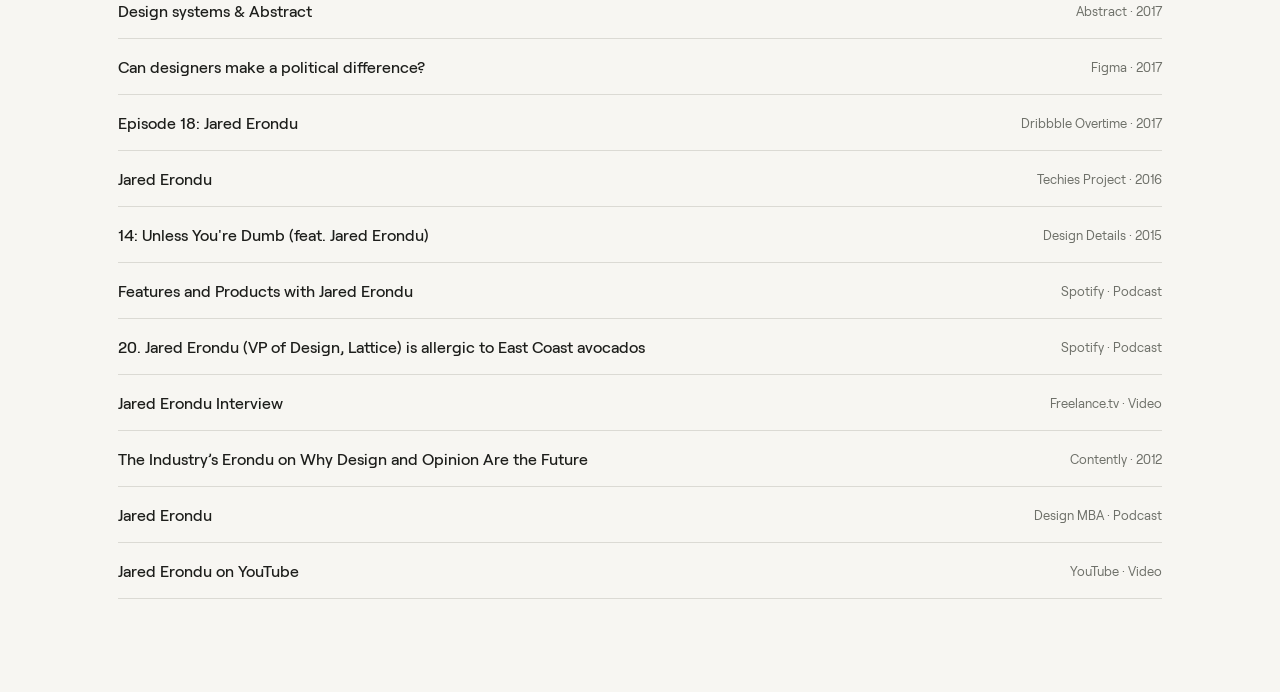
==== commit 0b0270a8: "Animate bio as one unit" ====
--- a/index.html
+++ b/index.html
@@ -339,7 +339,7 @@
         var revealTargets = Array.prototype.slice.call(document.querySelectorAll([
           '.hero-status',
           '.hero h1',
-          '.bio-copy > p',
+          '.bio-copy',
           '.section-intro',
           '.project-card',
           '.investment-browser',
--- a/css/erondu.css
+++ b/css/erondu.css
@@ -2,10 +2,10 @@
 @font-face{font-family:Roobert;src:url('../type/Roobert-Medium.ttf') format('truetype');font-weight:500}
 @font-face{font-family:Roobert;src:url('../type/Roobert-SemiBold.ttf') format('truetype');font-weight:600}
 
-:root{--bg:#f7f6f2;--surface:#fff;--surface-2:#efeee9;--text:#1d1e1b;--tertiary:#898a84;--muted:#6e7069;--line:#dbdad4;--accent:#ef5c42;--inverse:#151614;--inverse-text:#f5f4ef;--shadow:0 16px 48px rgba(26,27,24,.1);color-scheme:light}
-@media(prefers-color-scheme:dark){:root{--bg:#151613;--surface:#1d1e1b;--surface-2:#262722;--text:#f0efe9;--tertiary:#777970;--muted:#989a91;--line:#343530;--inverse:#efeee8;--inverse-text:#171815;--shadow:0 18px 55px rgba(0,0,0,.26);color-scheme:dark}}
-[data-theme="light"]{--bg:#f7f6f2;--surface:#fff;--surface-2:#efeee9;--text:#1d1e1b;--tertiary:#898a84;--muted:#6e7069;--line:#dbdad4;--accent:#ef5c42;--inverse:#151614;--inverse-text:#f5f4ef;--shadow:0 16px 48px rgba(26,27,24,.1);color-scheme:light}
-[data-theme="dark"]{--bg:#151613;--surface:#1d1e1b;--surface-2:#262722;--text:#f0efe9;--tertiary:#777970;--muted:#989a91;--line:#343530;--accent:#ff7259;--inverse:#efeee8;--inverse-text:#171815;--shadow:0 18px 55px rgba(0,0,0,.26);color-scheme:dark}
+:root{--bg:#f7f6f2;--surface:#fff;--surface-2:#efeee9;--text:#1d1e1b;--tertiary:#898a84;--muted:#6e7069;--line:#dbdad4;--accent:#ef5c42;--inverse:#151614;--inverse-text:#f5f4ef;--shadow:0 16px 48px rgba(26,27,24,.1);--kbd-border-bottom:color-mix(in srgb,var(--line) 55%,var(--text));--kbd-shadow:0 1px 0 var(--line);color-scheme:light}
+@media(prefers-color-scheme:dark){:root{--bg:#151613;--surface:#1d1e1b;--surface-2:#262722;--text:#f0efe9;--tertiary:#777970;--muted:#989a91;--line:#343530;--inverse:#efeee8;--inverse-text:#171815;--shadow:0 18px 55px rgba(0,0,0,.26);--kbd-border-bottom:var(--line);--kbd-shadow:none;color-scheme:dark}}
+[data-theme="light"]{--bg:#f7f6f2;--surface:#fff;--surface-2:#efeee9;--text:#1d1e1b;--tertiary:#898a84;--muted:#6e7069;--line:#dbdad4;--accent:#ef5c42;--inverse:#151614;--inverse-text:#f5f4ef;--shadow:0 16px 48px rgba(26,27,24,.1);--kbd-border-bottom:color-mix(in srgb,var(--line) 55%,var(--text));--kbd-shadow:0 1px 0 var(--line);color-scheme:light}
+[data-theme="dark"]{--bg:#151613;--surface:#1d1e1b;--surface-2:#262722;--text:#f0efe9;--tertiary:#777970;--muted:#989a91;--line:#343530;--accent:#ff7259;--inverse:#efeee8;--inverse-text:#171815;--shadow:0 18px 55px rgba(0,0,0,.26);--kbd-border-bottom:var(--line);--kbd-shadow:none;color-scheme:dark}
 
 *{box-sizing:border-box}
 [hidden]{display:none!important}
@@ -50,7 +50,7 @@
 .hero-status:before{content:"$";color:var(--accent)}
 .hero-status span{color:var(--text)}
 .hero-status i{display:inline-block;width:6px;height:12px;background:var(--accent);opacity:0}.hero-status.terminal-done i{opacity:1;animation:terminalBlink 1s steps(1) infinite}
-.section-path{display:flex;align-items:center;gap:9px;font-family:ui-monospace,SFMono-Regular,Menlo,monospace;text-transform:none;letter-spacing:.02em}.section-path kbd,.dock kbd{min-width:18px;height:18px;padding:0 4px;border:1px solid var(--line);border-bottom-color:color-mix(in srgb,var(--line) 55%,var(--text));border-radius:4px;background:var(--surface);display:inline-grid;place-items:center;font:9px ui-monospace,SFMono-Regular,Menlo,monospace;color:var(--muted);box-shadow:0 1px 0 var(--line)}
+.section-path{display:flex;align-items:center;gap:9px;font-family:ui-monospace,SFMono-Regular,Menlo,monospace;text-transform:none;letter-spacing:.02em}.section-path kbd,.dock kbd{min-width:18px;height:18px;padding:0 4px;border:1px solid var(--line);border-bottom-color:var(--kbd-border-bottom);border-radius:4px;background:var(--surface);display:inline-grid;place-items:center;font:9px ui-monospace,SFMono-Regular,Menlo,monospace;color:var(--muted);box-shadow:var(--kbd-shadow)}
 h1{max-width:900px;font-size:clamp(44px,5.5vw,76px);line-height:.98;letter-spacing:-.06em;font-weight:500;margin:0 0 42px}
 .bio-copy{position:relative;max-width:920px;font-size:clamp(18px,2vw,22px);line-height:1.55;color:color-mix(in srgb,var(--text) 82%,var(--muted))}
 .bio-copy p{margin:0}
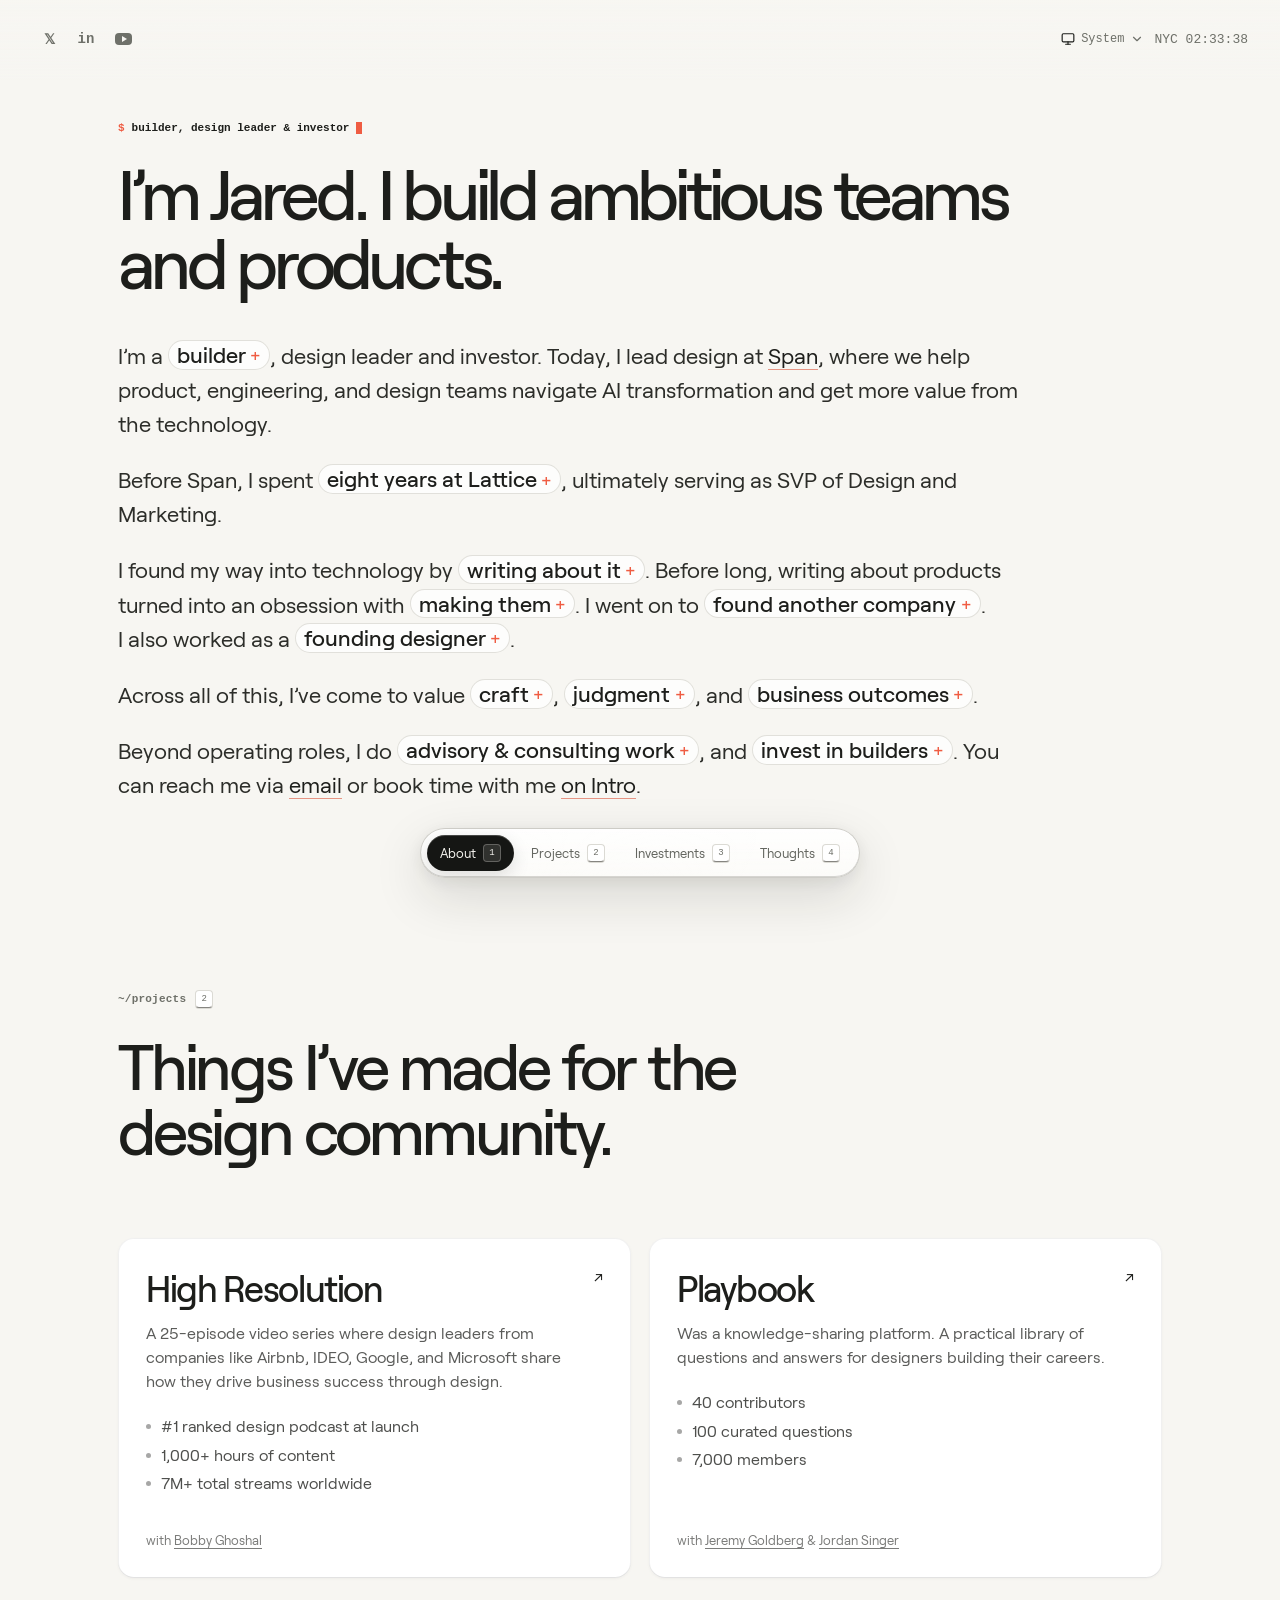
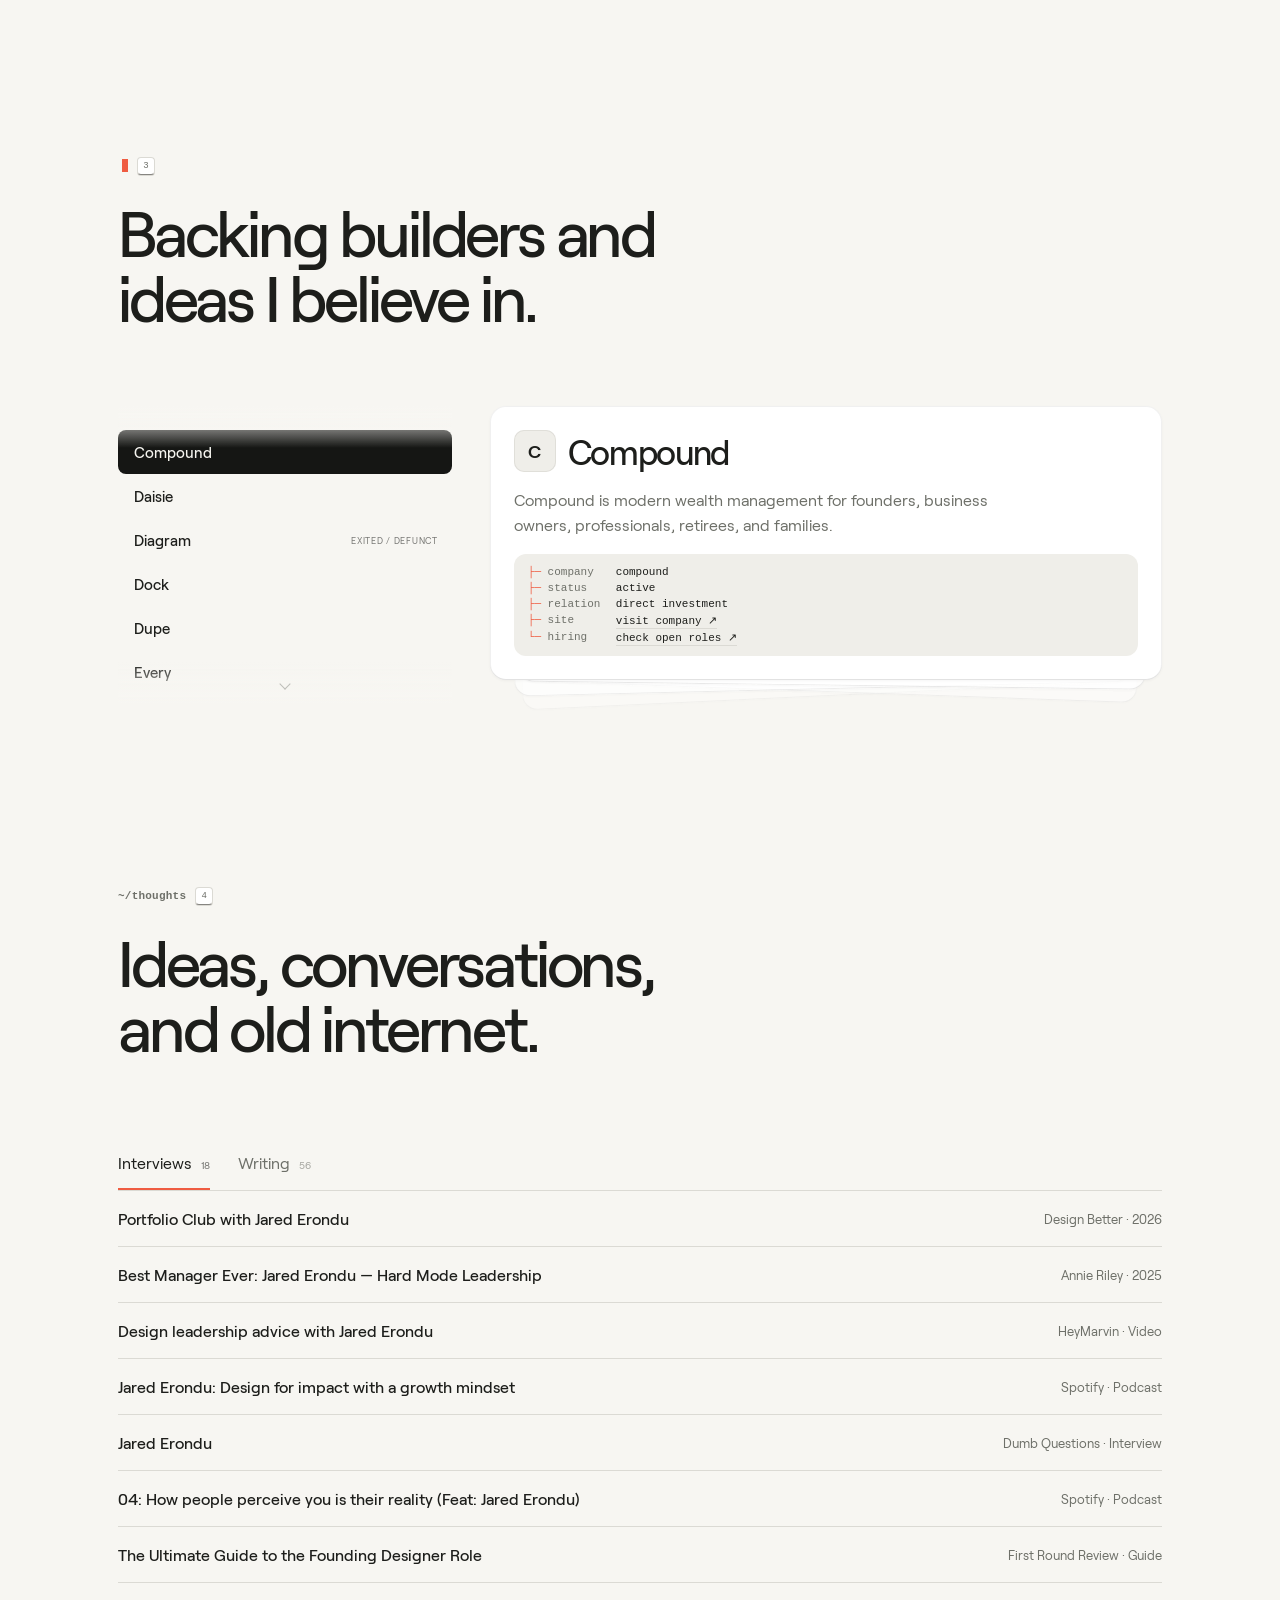
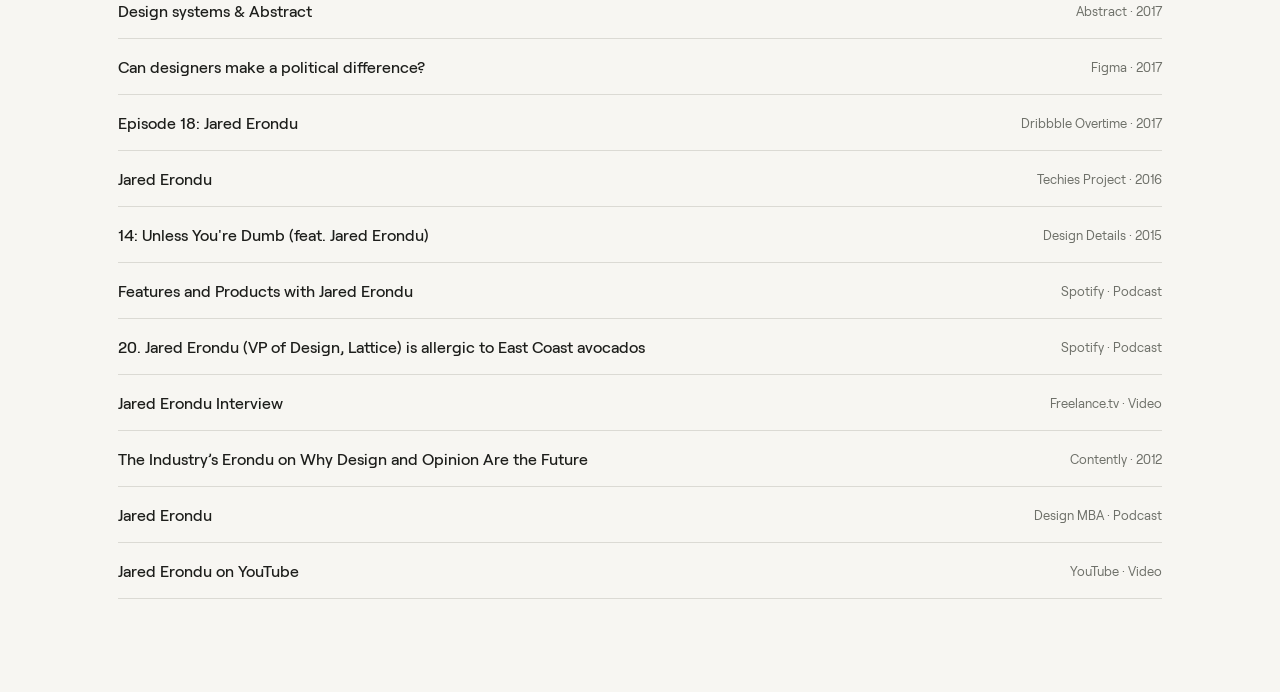
==== commit 2d416d93: "Refine theme selector" ====
--- a/index.html
+++ b/index.html
@@ -73,12 +73,12 @@
     <div class="utility-actions">
       <div class="theme-picker">
         <button class="theme-toggle" id="theme-toggle" aria-label="Choose color theme" aria-haspopup="menu" aria-expanded="false">
-          <span class="theme-icon" id="theme-icon" aria-hidden="true">◐</span><span id="theme-label">Auto</span><svg class="chevron" aria-hidden="true" width="14" height="14" viewBox="0 0 24 24" fill="none" stroke="currentColor" stroke-width="2" stroke-linecap="round" stroke-linejoin="round"><path d="m6 9 6 6 6-6"/></svg>
+          <span class="theme-icon" id="theme-icon" aria-hidden="true"><svg viewBox="0 0 24 24" fill="none" stroke="currentColor" stroke-width="2" stroke-linecap="round" stroke-linejoin="round"><rect width="20" height="14" x="2" y="3" rx="2"></rect><line x1="8" x2="16" y1="21" y2="21"></line><line x1="12" x2="12" y1="17" y2="21"></line></svg></span><span id="theme-label">System</span><svg class="chevron" aria-hidden="true" width="14" height="14" viewBox="0 0 24 24" fill="none" stroke="currentColor" stroke-width="2" stroke-linecap="round" stroke-linejoin="round"><path d="m6 9 6 6 6-6"/></svg>
         </button>
         <div class="theme-menu" id="theme-menu" role="menu" hidden>
-          <button role="menuitemradio" data-theme-choice="system" aria-checked="true">Auto<span>◐</span></button>
-          <button role="menuitemradio" data-theme-choice="light" aria-checked="false">Light<span>☼</span></button>
-          <button role="menuitemradio" data-theme-choice="dark" aria-checked="false">Dark<span>☾</span></button>
+          <button role="menuitemradio" data-theme-choice="system" aria-checked="true"><span class="theme-menu-icon" aria-hidden="true"><svg viewBox="0 0 24 24" fill="none" stroke="currentColor" stroke-width="2" stroke-linecap="round" stroke-linejoin="round"><rect width="20" height="14" x="2" y="3" rx="2"></rect><line x1="8" x2="16" y1="21" y2="21"></line><line x1="12" x2="12" y1="17" y2="21"></line></svg></span><span class="theme-menu-label">System</span></button>
+          <button role="menuitemradio" data-theme-choice="light" aria-checked="false"><span class="theme-menu-icon" aria-hidden="true"><svg viewBox="0 0 24 24" fill="none" stroke="currentColor" stroke-width="2" stroke-linecap="round" stroke-linejoin="round"><circle cx="12" cy="12" r="4"></circle><path d="M12 2v2"></path><path d="M12 20v2"></path><path d="m4.93 4.93 1.41 1.41"></path><path d="m17.66 17.66 1.41 1.41"></path><path d="M2 12h2"></path><path d="M20 12h2"></path><path d="m6.34 17.66-1.41 1.41"></path><path d="m19.07 4.93-1.41 1.41"></path></svg></span><span class="theme-menu-label">Light</span></button>
+          <button role="menuitemradio" data-theme-choice="dark" aria-checked="false"><span class="theme-menu-icon" aria-hidden="true"><svg viewBox="0 0 24 24" fill="none" stroke="currentColor" stroke-width="2" stroke-linecap="round" stroke-linejoin="round"><path d="M20.985 12.486a9 9 0 1 1-9.473-9.472c.405-.022.617.46.402.803a6 6 0 0 0 8.268 8.268c.344-.215.825-.004.803.401"></path></svg></span><span class="theme-menu-label">Dark</span></button>
         </div>
       </div>
       <span class="local-time" id="local-time">NYC --:--:--</span>
@@ -332,8 +332,13 @@
       var themeLabel = document.getElementById('theme-label');
       var themeIcon = document.getElementById('theme-icon');
       var reduceMotion = window.matchMedia('(prefers-reduced-motion: reduce)').matches;
-      var themeLabels = {system:'Auto',light:'Light',dark:'Dark'};
-      var themeIcons = {system:'◐',light:'☼',dark:'☾'};
+      var themeMenuCloseTimer;
+      var themeMenuOpenFrame;
+      var themeLabels = {system:'System',light:'Light',dark:'Dark'};
+      var themeIcons = {};
+      document.querySelectorAll('[data-theme-choice]').forEach(function (choice) {
+        themeIcons[choice.dataset.themeChoice] = choice.querySelector('.theme-menu-icon').innerHTML;
+      });
 
       function setupRevealMotion() {
         var revealTargets = Array.prototype.slice.call(document.querySelectorAll([
@@ -415,18 +420,33 @@
         localStorage.setItem('theme', theme);
         if (theme === 'system') delete root.dataset.theme;
         else root.dataset.theme = theme;
-        themeLabel.textContent = themeLabels[theme] || 'Auto';
-        themeIcon.textContent = themeIcons[theme] || '◐';
+        themeLabel.textContent = themeLabels[theme] || 'System';
+        themeIcon.innerHTML = themeIcons[theme] || themeIcons.system;
         document.querySelectorAll('[data-theme-choice]').forEach(function (choice) {
           choice.setAttribute('aria-checked', String(choice.dataset.themeChoice === theme));
         });
       }
-      function closeThemeMenu() { themeMenu.hidden = true; themeToggle.setAttribute('aria-expanded', 'false'); }
+      function openThemeMenu() {
+        window.clearTimeout(themeMenuCloseTimer);
+        window.cancelAnimationFrame(themeMenuOpenFrame);
+        themeMenu.hidden = false;
+        themeMenu.setAttribute('aria-hidden', 'false');
+        themeToggle.setAttribute('aria-expanded', 'true');
+        themeMenuOpenFrame = window.requestAnimationFrame(function () { themeMenu.classList.add('is-open'); });
+      }
+      function closeThemeMenu() {
+        window.clearTimeout(themeMenuCloseTimer);
+        window.cancelAnimationFrame(themeMenuOpenFrame);
+        themeMenu.classList.remove('is-open');
+        themeMenu.setAttribute('aria-hidden', 'true');
+        themeToggle.setAttribute('aria-expanded', 'false');
+        if (reduceMotion) themeMenu.hidden = true;
+        else themeMenuCloseTimer = window.setTimeout(function () { themeMenu.hidden = true; }, 100);
+      }
       applyTheme(currentTheme());
       themeToggle.addEventListener('click', function () {
-        var opening = themeMenu.hidden;
-        themeMenu.hidden = !opening;
-        themeToggle.setAttribute('aria-expanded', String(opening));
+        if (themeToggle.getAttribute('aria-expanded') !== 'true') openThemeMenu();
+        else closeThemeMenu();
       });
       document.querySelectorAll('[data-theme-choice]').forEach(function (choice) {
         choice.addEventListener('click', function () { applyTheme(choice.dataset.themeChoice); closeThemeMenu(); });
--- a/css/erondu.css
+++ b/css/erondu.css
@@ -37,10 +37,12 @@
 .theme-picker{position:relative}
 .theme-toggle{padding:0;border:0;background:none;display:flex;align-items:center;gap:6px;cursor:pointer;font-size:12px;color:var(--muted)}
 .theme-toggle:hover{color:var(--text)}.chevron{display:block}
-.theme-icon{width:14px;height:14px;display:grid;place-items:center;color:var(--text);font-size:13px;line-height:1}
-.theme-menu{position:absolute;z-index:30;right:0;top:27px;width:140px;padding:5px;background:var(--surface);border:1px solid var(--line);border-radius:12px;box-shadow:var(--shadow)}
-.theme-menu button{width:100%;border:0;background:transparent;padding:8px 9px;border-radius:8px;display:flex;justify-content:space-between;color:var(--muted);font-size:12px;cursor:pointer}
-.theme-menu button:hover{background:var(--surface-2);color:var(--text)}.theme-menu button[aria-checked="true"]{color:var(--text);font-weight:600}.theme-menu button span{opacity:.55;font-weight:400}
+.theme-icon{width:14px;height:14px;display:grid;place-items:center;color:var(--text);line-height:1}.theme-icon svg{width:14px;height:14px;display:block}
+.theme-menu{position:absolute;z-index:30;right:0;top:27px;width:140px;padding:5px;background:var(--surface);border:1px solid var(--line);border-radius:12px;box-shadow:0 4px 12px rgba(0,0,0,.05);opacity:0;visibility:hidden;pointer-events:none;transform:translateY(-6px);transition:opacity 100ms ease-out,transform 100ms ease-out,visibility 0s linear 100ms}
+.theme-menu[hidden]{display:block}.theme-menu.is-open{opacity:1;visibility:visible;pointer-events:auto;transform:translateY(0);transition-delay:0s}
+.theme-menu button{width:100%;border:0;background:transparent;padding:8px 9px;border-radius:8px;display:flex;align-items:center;gap:10px;color:var(--muted);font-size:12px;cursor:pointer;transition:background-color 100ms ease,color 100ms ease}
+.theme-menu button:hover{background:var(--surface-2);color:var(--text)}.theme-menu button[aria-checked="true"]{color:var(--text);font-weight:600}.theme-menu-icon{width:16px;height:16px;display:grid;place-items:center;opacity:.7;font-weight:400}.theme-menu-icon svg{width:16px;height:16px;display:block}.theme-menu button[aria-checked="true"] .theme-menu-icon{opacity:1}.theme-menu-label{font-weight:inherit}
+@media(prefers-reduced-motion:reduce){.theme-menu{transition:none;transform:none}}
 
 main{max-width:1120px;margin:0 auto;padding:0 38px}
 .section{min-height:auto;padding:clamp(64px,7vw,92px) 0;display:flex;flex-direction:column;justify-content:flex-start}
@@ -119,10 +121,10 @@
 
 .project-grid{display:grid;grid-template-columns:1fr 1fr;gap:18px}.project-card{min-height:340px;border-radius:16px;padding:28px;position:relative;display:flex;flex-direction:column;overflow:hidden;background:var(--surface);color:var(--text);box-shadow:0 1px 3px rgba(0,0,0,.04),inset 0 0 0 1px rgba(0,0,0,.06),inset 0 -1px 0 rgba(0,0,0,.06);filter:drop-shadow(0 6px 7px rgba(26,27,24,0));transition:filter 200ms ease-out,transform 200ms ease-out}.project-card:before{content:"";position:absolute;z-index:3;inset:0;border:1px solid transparent;border-radius:inherit;pointer-events:none;opacity:0;background:conic-gradient(from var(--chip-beam-angle),transparent 0 58%,#ffcf5c 68%,var(--accent) 78%,#ff8f70 86%,transparent 96%) border-box;-webkit-mask:linear-gradient(#000 0 0) padding-box,linear-gradient(#000 0 0);-webkit-mask-composite:xor;mask:linear-gradient(#000 0 0) padding-box,linear-gradient(#000 0 0);mask-composite:exclude;filter:drop-shadow(0 0 6px color-mix(in srgb,var(--accent) 48%,transparent));transition:opacity 200ms ease}.project-card:hover:before,.project-card:focus-within:before{opacity:1;animation:chipBeam 4s linear infinite}.js .project-card[data-reveal-in].is-visible{transition:filter 200ms ease-out,transform 200ms ease-out}.project-card:hover,.project-card:focus-within,.js .project-card[data-reveal-in].is-visible:hover,.js .project-card[data-reveal-in].is-visible:focus-within{transform:translateY(-4px);filter:drop-shadow(0 6px 7px rgba(26,27,24,.07))}.project-card-target{position:absolute;inset:0;z-index:1}.project-card-content{display:flex;flex:1;flex-direction:column}.project-card h3{font-size:36px;letter-spacing:-.04em;font-weight:500;margin:0 0 12px}.project-card p{max-width:430px;line-height:1.5;margin:0;opacity:.72}.project-stats{list-style:none;margin:22px 0 0;padding:0;display:grid;gap:7px;font-size:16px;line-height:1.35}.project-stats li{position:relative;padding-left:15px;opacity:.78}.project-stats li:before{content:"";position:absolute;left:0;top:.58em;width:5px;height:5px;border-radius:50%;background:currentColor;opacity:.5}.project-card .project-credit{position:relative;z-index:2;margin-top:auto;padding-top:24px;font-size:13px;opacity:.58}.project-credit a{text-decoration:underline;text-underline-offset:3px;transition:color 160ms ease}.project-credit a:hover,.project-credit a:focus-visible{color:var(--accent)}.card-arrow{position:absolute;right:28px;top:28px}
 
-@media(prefers-color-scheme:dark){:root:not([data-theme="light"]) .project-card,:root:not([data-theme="light"]) .company-detail,:root:not([data-theme="light"]) .company-card-stack:before,:root:not([data-theme="light"]) .company-card-stack:after,:root:not([data-theme="light"]) .company-sheet{background:#181818;color:#e1e1e4;box-shadow:0 1px 3px rgba(0,0,0,.04),inset 0 1px 0 rgba(255,255,255,.04),inset 0 0 0 1px rgba(0,0,0,.06),inset 0 -1px 0 rgba(0,0,0,.06),inset 0 0 0 1px rgba(196,196,196,.07)}:root:not([data-theme="light"]) .project-card:hover,:root:not([data-theme="light"]) .project-card:focus-visible,:root:not([data-theme="light"]) .js .project-card[data-reveal-in].is-visible:hover,:root:not([data-theme="light"]) .js .project-card[data-reveal-in].is-visible:focus-visible{filter:drop-shadow(0 6px 7px rgba(0,0,0,.14))}}
+@media(prefers-color-scheme:dark){:root:not([data-theme="light"]) .project-card,:root:not([data-theme="light"]) .company-detail,:root:not([data-theme="light"]) .company-card-stack:before,:root:not([data-theme="light"]) .company-card-stack:after,:root:not([data-theme="light"]) .company-sheet{background:#1b1c19;color:#e1e1e4;box-shadow:0 1px 3px rgba(0,0,0,.04),inset 0 1px 0 rgba(255,255,255,.04),inset 0 0 0 1px rgba(0,0,0,.06),inset 0 -1px 0 rgba(0,0,0,.06),inset 0 0 0 1px rgba(196,196,196,.07)}:root:not([data-theme="light"]) .project-card:hover,:root:not([data-theme="light"]) .project-card:focus-visible,:root:not([data-theme="light"]) .js .project-card[data-reveal-in].is-visible:hover,:root:not([data-theme="light"]) .js .project-card[data-reveal-in].is-visible:focus-visible{filter:drop-shadow(0 6px 7px rgba(0,0,0,.14))}}
 @media(prefers-color-scheme:dark){:root:not([data-theme="light"]) .inline-reveal:hover{border-color:color-mix(in srgb,var(--accent) 38%,var(--line))}}
 [data-theme="dark"] .inline-reveal:hover{border-color:color-mix(in srgb,var(--accent) 38%,var(--line))}
-[data-theme="dark"] .project-card,[data-theme="dark"] .company-detail,[data-theme="dark"] .company-card-stack:before,[data-theme="dark"] .company-card-stack:after,[data-theme="dark"] .company-sheet{background:#181818;color:#e1e1e4;box-shadow:0 1px 3px rgba(0,0,0,.04),inset 0 1px 0 rgba(255,255,255,.04),inset 0 0 0 1px rgba(0,0,0,.06),inset 0 -1px 0 rgba(0,0,0,.06),inset 0 0 0 1px rgba(196,196,196,.07)}
+[data-theme="dark"] .project-card,[data-theme="dark"] .company-detail,[data-theme="dark"] .company-card-stack:before,[data-theme="dark"] .company-card-stack:after,[data-theme="dark"] .company-sheet{background:#1b1c19;color:#e1e1e4;box-shadow:0 1px 3px rgba(0,0,0,.04),inset 0 1px 0 rgba(255,255,255,.04),inset 0 0 0 1px rgba(0,0,0,.06),inset 0 -1px 0 rgba(0,0,0,.06),inset 0 0 0 1px rgba(196,196,196,.07)}
 [data-theme="dark"] .project-card:hover,[data-theme="dark"] .project-card:focus-visible,[data-theme="dark"] .js .project-card[data-reveal-in].is-visible:hover,[data-theme="dark"] .js .project-card[data-reveal-in].is-visible:focus-visible{filter:drop-shadow(0 6px 7px rgba(0,0,0,.14))}
 
 .dock{position:fixed;z-index:20;left:50%;bottom:22px;transform:translateX(-50%);display:flex;gap:4px;padding:6px;background:linear-gradient(180deg,color-mix(in srgb,var(--surface) 72%,white 18%) 0%,color-mix(in srgb,var(--surface) 58%,transparent) 100%);border:1px solid color-mix(in srgb,var(--line) 76%,var(--text) 10%);border-radius:999px;box-shadow:inset 0 1px 0 color-mix(in srgb,white 66%,transparent),inset 0 -1px 0 color-mix(in srgb,var(--text) 14%,var(--line) 22%),0 18px 52px rgba(26,27,24,.14),0 4px 18px rgba(26,27,24,.08);-webkit-backdrop-filter:blur(28px) saturate(1.85);backdrop-filter:blur(28px) saturate(1.85);animation:dockRise .58s cubic-bezier(.16,1,.3,1) .7s both;overflow:hidden}.dock:before{content:"";position:absolute;inset:1px;border-radius:inherit;pointer-events:none;background:linear-gradient(120deg,color-mix(in srgb,white 42%,transparent) 0%,transparent 34%,color-mix(in srgb,white 18%,transparent) 52%,transparent 76%);opacity:.6}.dock a{position:relative;z-index:1;display:flex;align-items:center;gap:7px;color:color-mix(in srgb,var(--muted) 88%,var(--text));font-size:13px;padding:9px 13px;border-radius:999px;white-space:nowrap}.dock a:hover{color:var(--text);background:color-mix(in srgb,var(--surface) 34%,transparent)}.dock a.active{background:var(--inverse);color:var(--inverse-text);box-shadow:inset 0 1px 0 color-mix(in srgb,var(--inverse-text) 22%,transparent),0 6px 18px rgba(0,0,0,.12)}.dock a.active kbd{background:color-mix(in srgb,var(--inverse-text) 12%,transparent);border-color:color-mix(in srgb,var(--inverse-text) 25%,transparent);color:var(--inverse-text);box-shadow:none}
@@ -131,7 +133,7 @@
 @media(max-width:760px){
   .utility-bar{height:72px;padding:14px 12px;align-items:center}.utility-actions{min-height:40px;gap:6px;font-size:12px;align-items:center}.local-time{min-width:84px}.socials{gap:1px}.socials a{width:40px;height:40px;border-radius:50%;font-size:15px}.youtube-icon{width:18px;height:13px;border-radius:5px}.youtube-icon:after{left:7.5px;top:3.5px}.theme-toggle{min-height:40px;padding:0;gap:5px;font-size:12px}.theme-icon{width:14px;height:14px;font-size:13px}.chevron{width:12px;height:12px}.theme-menu{right:-16px}
   main{padding-left:20px;padding-right:20px;overflow:hidden}.section{min-height:auto;padding:64px 0}.hero{min-height:calc(100vh - 72px);padding-top:35px}h1{font-size:46px}.bio-copy{font-size:20px}.section-path kbd{display:none}
-  .investment-browser{grid-template-columns:minmax(0,1fr);min-height:0;gap:22px}.company-list-wrap{width:100%;max-width:100%;height:auto;overflow:hidden}.company-list-wrap:before,.company-list-wrap:after,.scroll-cue{display:none}.company-list{width:100%;max-width:100%;height:auto;display:flex;overflow-x:auto;overflow-y:hidden;overscroll-behavior-x:contain;-webkit-overflow-scrolling:touch;padding:4px 0 10px}.company{flex:0 0 auto;min-width:max-content;width:auto;gap:14px;border-radius:8px;padding:11px 12px}.company small{display:none}.company-card-stack{width:100%;max-width:100%;min-height:auto;padding:0 0 34px;overflow:visible}.company-card-stack:before,.company-card-stack:after,.company-sheet{display:block;left:12px;right:12px;top:0;bottom:30px;border-radius:16px}.company-card-stack:before{transform:translate(-8px,27px) rotate(-2deg) scale(.945);opacity:.32}.company-sheet.sheet-far{transform:translate(9px,21px) rotate(1.5deg) scale(.958);opacity:.44}.company-card-stack:after{transform:translate(-5px,14px) rotate(-1deg) scale(.972);opacity:.58}.company-sheet.sheet-near{transform:translate(5px,8px) rotate(.65deg) scale(.986);opacity:.72}.company-card-stack.previewing:after{transform:translate(-8px,18px) rotate(-1.35deg) scale(.965);opacity:.76}.company-card-stack.previewing .sheet-near{transform:translate(8px,12px) rotate(1deg) scale(.98);opacity:.86}.company-detail{width:100%;max-width:100%;min-width:0;padding:16px 18px}.company-card-top{gap:14px}.company-mark{width:36px;height:36px;border-radius:9px;font-size:16px}.company-mark img{width:22px;height:22px}.detail-heading{min-width:0}.detail-heading h3{font-size:27px;min-width:0}.pill{margin-left:auto}.company-detail p{font-size:15px}.terminal-meta{font-size:10px;padding:10px 12px;overflow:hidden}.terminal-meta div{grid-template-columns:74px minmax(0,1fr);gap:6px}.terminal-meta dt{font-size:11px}.terminal-meta dd{min-width:0;font-size:10px;overflow-wrap:anywhere}
+  .investment-browser{grid-template-columns:minmax(0,1fr);min-height:0;gap:22px}.company-list-wrap{width:100%;max-width:100%;height:auto;overflow:hidden}.company-list-wrap:before,.company-list-wrap:after,.scroll-cue{display:none}.company-list{width:100%;max-width:100%;height:auto;display:flex;overflow-x:auto;overflow-y:hidden;overscroll-behavior-x:contain;-webkit-overflow-scrolling:touch;padding:4px 0 10px}.company{flex:0 0 auto;min-width:max-content;width:auto;gap:14px;border-radius:8px;padding:11px 12px}.company small{display:none}.company-card-stack{width:100%;max-width:100%;min-height:auto;padding:0 0 34px;overflow:visible}.company-card-stack:before,.company-card-stack:after,.company-sheet{display:block;left:12px;right:12px;top:0;bottom:30px;border-radius:16px}.company-card-stack:before{transform:translate(-8px,27px) rotate(-2deg) scale(.945);opacity:.32}.company-sheet.sheet-far{transform:translate(9px,21px) rotate(1.5deg) scale(.958);opacity:.44}.company-card-stack:after{transform:translate(-5px,14px) rotate(-1deg) scale(.972);opacity:.58}.company-sheet.sheet-near{transform:translate(5px,8px) rotate(.65deg) scale(.986);opacity:.72}.company-card-stack.previewing:after{transform:translate(-8px,18px) rotate(-1.35deg) scale(.965);opacity:.76}.company-card-stack.previewing .sheet-near{transform:translate(8px,12px) rotate(1deg) scale(.98);opacity:.86}.company-detail{width:100%;max-width:100%;min-width:0;padding:16px 18px}.company-card-top{gap:14px}.company-mark{width:36px;height:36px;border-radius:9px;font-size:16px}.company-mark img{width:22px;height:22px}.detail-heading{min-width:0}.detail-heading h3{font-size:27px;min-width:0}.pill{margin-left:auto}.company-detail p{font-size:15px}.terminal-meta{font-size:10px;padding:10px 12px;overflow:hidden}.terminal-meta div{grid-template-columns:73px minmax(0,1fr);gap:6px}.terminal-meta dt{font-size:11px}.terminal-meta dd{min-width:0;font-size:10px;overflow-wrap:anywhere}.terminal-meta div:nth-child(3) dd{white-space:nowrap}
   .company-card-stack.swapping>.company-detail:not(.outgoing-card){animation:mobileCardPromote 460ms cubic-bezier(.22,1,.36,1) both}.company-detail.outgoing-card{animation:mobileCardLeave 220ms cubic-bezier(.4,0,1,1) forwards}@keyframes mobileCardLeave{from{transform:none;opacity:1}to{transform:translate(-12px,-8px) rotate(-.8deg) scale(.99);opacity:0}}@keyframes mobileCardPromote{from{transform:translate(5px,8px) rotate(.65deg) scale(.986)}to{transform:none}}
   .project-grid{grid-template-columns:1fr}.project-card{min-height:280px}.archive-row{grid-template-columns:1fr;gap:7px;padding:16px 0}.archive-row:hover{padding-left:6px}
   .dock{bottom:12px;width:auto;max-width:calc(100% - 24px);justify-content:center;overflow:visible}.dock a{font-size:13px;padding:8px 10px}.dock kbd{display:none}
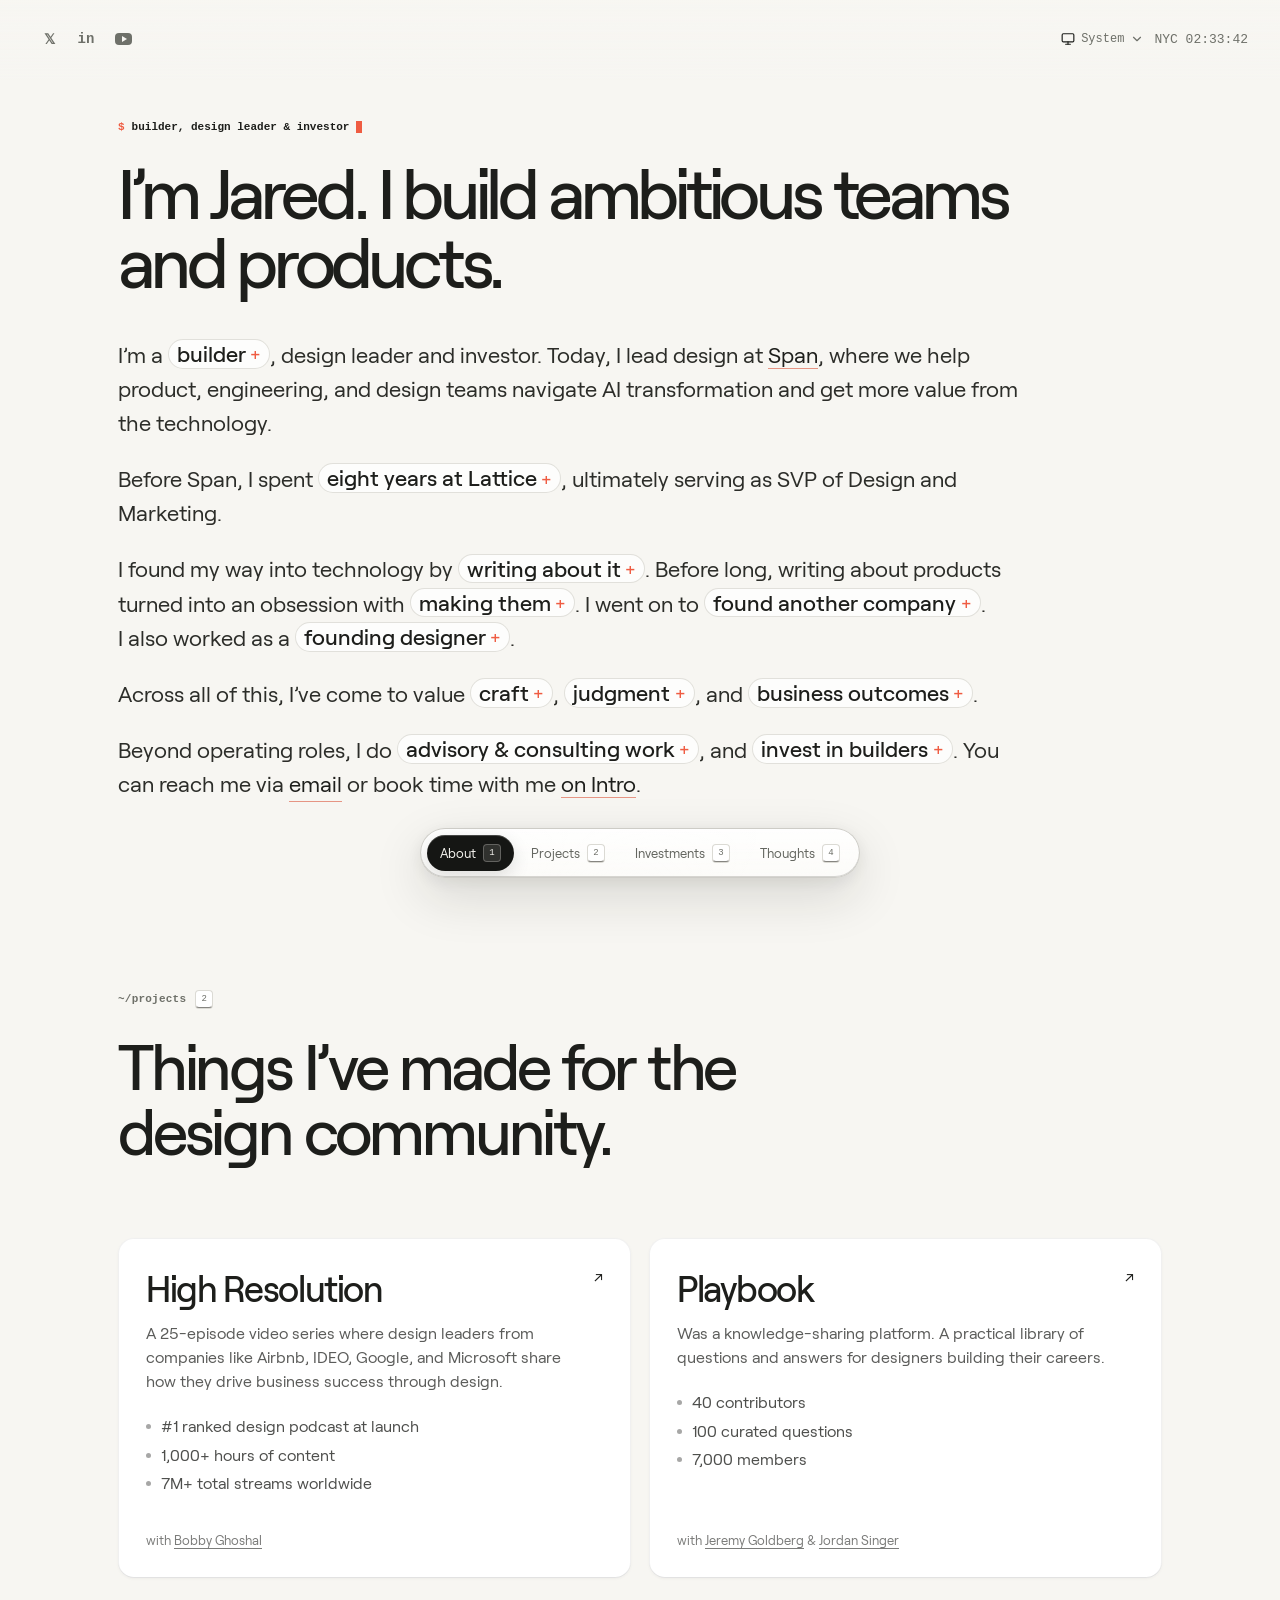
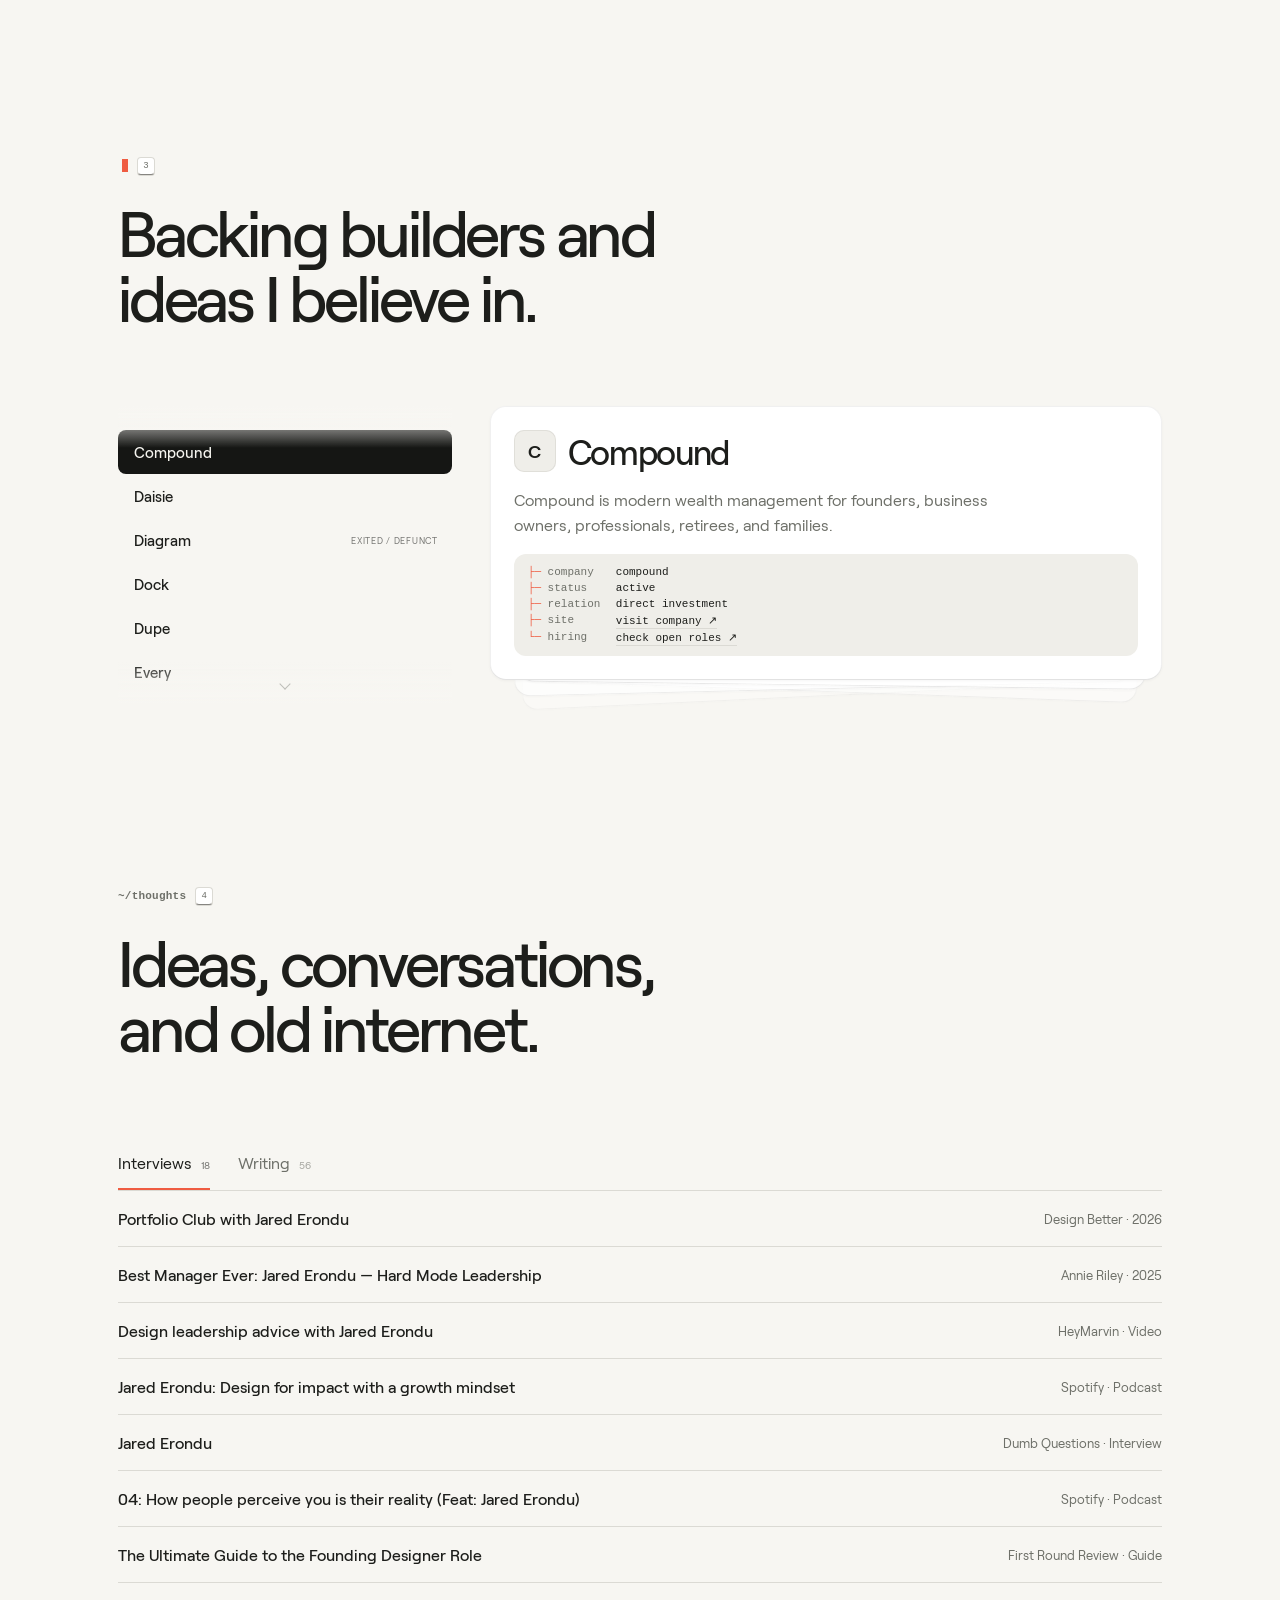
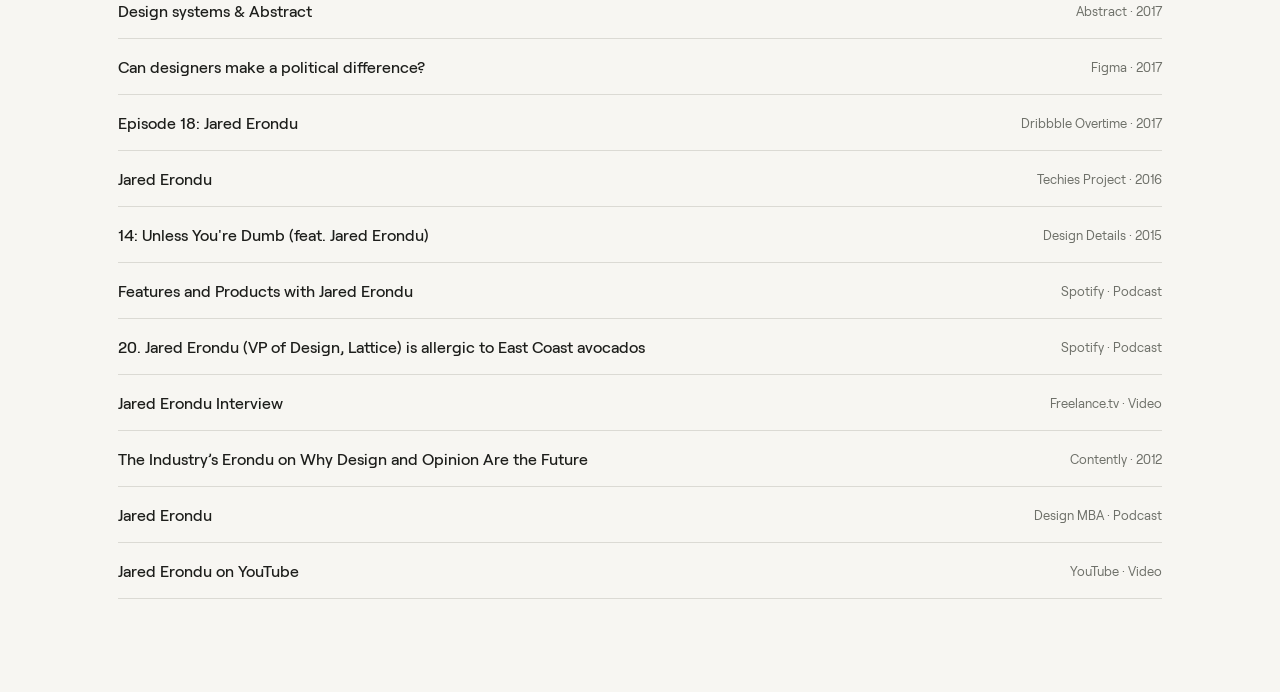
==== commit 7582c923: "Add copy-to-clipboard email interaction" ====
--- a/index.html
+++ b/index.html
@@ -103,7 +103,7 @@
           Across all of this, I’ve come to value <button class="inline-reveal" data-reveal="craft-detail" aria-expanded="false">craft</button><span data-collapsed-for="craft-detail">, </span><span class="bio-expansion" id="craft-detail" hidden>. I believe the natural gravitational pull of most work is toward mediocrity. Good work requires active resistance: higher standards, sharper taste, clearer communication, and more care than the average system asks of us. I’ve also come to value </span><button class="inline-reveal" data-reveal="judgment-detail" aria-expanded="false">judgment</button><span data-collapsed-for="judgment-detail">, and </span><span class="bio-expansion" id="judgment-detail" hidden>. Judgment must be grounded in a deep understanding of people. Customers reveal problems more often than solutions; great product work still requires a point of view, conviction, and instinct—especially in an increasingly AI-augmented world. I also value </span><button class="inline-reveal" data-reveal="business-detail" aria-expanded="false">business outcomes</button><span class="bio-expansion" id="business-detail" hidden>. The best product designers are business thinkers. They seek enough signal to recognize opportunities others miss and understand that craft and judgment matter most when they produce meaningful results</span>.
         </p>
         <p>
-          Beyond operating roles, I do <button class="inline-reveal" data-reveal="advisor-detail" aria-expanded="false">advisory &amp; consulting work</button><span data-collapsed-for="advisor-detail">, and </span><span class="bio-expansion" id="advisor-detail" hidden> focused on product strategy, design, and building strong creative functions. That work has included <a class="bio-link" href="https://www.ycombinator.com/" target="_blank" rel="noopener">Y Combinator</a>, <button class="inline-reveal inline-more" data-reveal="mit-more" aria-expanded="false">MIT Media Lab</button><span class="bio-expansion" id="mit-more" hidden>, where I worked with <a class="bio-link" href="https://www.linkedin.com/in/deb-roy-662a644/" target="_blank" rel="noopener">Deb Roy</a>, <a class="bio-link" href="https://x.com/elleluna" target="_blank" rel="noopener">Elle Luna</a>, and <a class="bio-link" href="https://x.com/raphaelschaad" target="_blank" rel="noopener">Raphael Schaad</a> on an operating system for inexpensive Android devices designed to help women in a small Indian village connect with one another</span>, <a class="bio-link" href="https://ironcladapp.com/" target="_blank" rel="noopener">Ironclad</a>, <a class="bio-link" href="https://www.owner.com/" target="_blank" rel="noopener">Owner</a>, <a class="bio-link" href="https://front.com/" target="_blank" rel="noopener">Front</a>, <a class="bio-link" href="https://designerfund.com/" target="_blank" rel="noopener">Designer Fund</a>, <a class="bio-link" href="https://greylock.com/" target="_blank" rel="noopener">Greylock Partners</a>, and others. I also </span><button class="inline-reveal" data-reveal="founders-detail" aria-expanded="false">invest in builders</button><span class="bio-expansion" id="founders-detail" hidden> who are relentless, deeply obsessed with product, and unusually clear about “why now?” and “why them?”</span>. You can reach me via <a class="bio-link" href="mailto:jared@erondu.com">email</a> or book time with me <a class="bio-link" href="https://intro.co/jarederondu?source=jared_website" target="_blank" rel="noopener">on Intro</a>.
+          Beyond operating roles, I do <button class="inline-reveal" data-reveal="advisor-detail" aria-expanded="false">advisory &amp; consulting work</button><span data-collapsed-for="advisor-detail">, and </span><span class="bio-expansion" id="advisor-detail" hidden> focused on product strategy, design, and building strong creative functions. That work has included <a class="bio-link" href="https://www.ycombinator.com/" target="_blank" rel="noopener">Y Combinator</a>, <button class="inline-reveal inline-more" data-reveal="mit-more" aria-expanded="false">MIT Media Lab</button><span class="bio-expansion" id="mit-more" hidden>, where I worked with <a class="bio-link" href="https://www.linkedin.com/in/deb-roy-662a644/" target="_blank" rel="noopener">Deb Roy</a>, <a class="bio-link" href="https://x.com/elleluna" target="_blank" rel="noopener">Elle Luna</a>, and <a class="bio-link" href="https://x.com/raphaelschaad" target="_blank" rel="noopener">Raphael Schaad</a> on an operating system for inexpensive Android devices designed to help women in a small Indian village connect with one another</span>, <a class="bio-link" href="https://ironcladapp.com/" target="_blank" rel="noopener">Ironclad</a>, <a class="bio-link" href="https://www.owner.com/" target="_blank" rel="noopener">Owner</a>, <a class="bio-link" href="https://front.com/" target="_blank" rel="noopener">Front</a>, <a class="bio-link" href="https://designerfund.com/" target="_blank" rel="noopener">Designer Fund</a>, <a class="bio-link" href="https://greylock.com/" target="_blank" rel="noopener">Greylock Partners</a>, and others. I also </span><button class="inline-reveal" data-reveal="founders-detail" aria-expanded="false">invest in builders</button><span class="bio-expansion" id="founders-detail" hidden> who are relentless, deeply obsessed with product, and unusually clear about “why now?” and “why them?”</span>. You can reach me via <a class="bio-link email-copy" href="mailto:jared@erondu.com" data-copy-email><span class="email-copy-label">email</span><span class="email-copy-feedback" aria-hidden="true"><svg viewBox="0 0 16 16" fill="none" focusable="false"><path d="m3 8 3 3 7-7"/></svg> copied to clipboard</span><span class="visually-hidden" data-copy-status aria-live="polite"></span></a> or book time with me <a class="bio-link" href="https://intro.co/jarederondu?source=jared_website" target="_blank" rel="noopener">on Intro</a>.
         </p>
       </div>
 
@@ -496,6 +496,66 @@
 
       document.querySelectorAll('.bio-copy > p').forEach(wrapBioLayoutWords);
 
+      var emailCopy = document.querySelector('[data-copy-email]');
+      if (emailCopy) {
+        var emailCopyLabel = emailCopy.querySelector('.email-copy-label');
+        var emailCopyFeedback = emailCopy.querySelector('.email-copy-feedback');
+        var emailCopyStatus = emailCopy.querySelector('[data-copy-status]');
+        var emailCopyTimer;
+
+        function sizeEmailCopy(useFeedback) {
+          var visibleCopy = useFeedback ? emailCopyFeedback : emailCopyLabel;
+          emailCopy.style.setProperty('--email-copy-width', Math.ceil(visibleCopy.getBoundingClientRect().width) + 'px');
+        }
+
+        function copyEmailFallback(email) {
+          return new Promise(function (resolve, reject) {
+            var field = document.createElement('textarea');
+            field.value = email;
+            field.setAttribute('readonly', '');
+            field.style.position = 'fixed';
+            field.style.opacity = '0';
+            document.body.appendChild(field);
+            field.select();
+            try {
+              if (document.execCommand('copy')) resolve();
+              else reject(new Error('Copy failed'));
+            } catch (error) {
+              reject(error);
+            } finally {
+              field.remove();
+            }
+          });
+        }
+
+        function copyEmailAddress(email) {
+          if (navigator.clipboard && window.isSecureContext) {
+            return navigator.clipboard.writeText(email).catch(function () { return copyEmailFallback(email); });
+          }
+          return copyEmailFallback(email);
+        }
+
+        sizeEmailCopy(false);
+        window.addEventListener('resize', function () { sizeEmailCopy(emailCopy.classList.contains('is-copied')); });
+        emailCopy.addEventListener('click', function (event) {
+          event.preventDefault();
+          var email = emailCopy.getAttribute('href').replace(/^mailto:/, '');
+          copyEmailAddress(email).then(function () {
+            window.clearTimeout(emailCopyTimer);
+            sizeEmailCopy(true);
+            emailCopy.classList.add('is-copied');
+            emailCopyStatus.textContent = 'Email address copied to clipboard.';
+            emailCopyTimer = window.setTimeout(function () {
+              sizeEmailCopy(false);
+              emailCopy.classList.remove('is-copied');
+              emailCopyStatus.textContent = '';
+            }, 2000);
+          }).catch(function () {
+            window.location.href = emailCopy.href;
+          });
+        });
+      }
+
       function focusShiftBio(paragraph, copy, mutate, showExpandedGhost, duration) {
         var container = paragraph.parentElement;
         var containerRect = container.getBoundingClientRect();
--- a/css/erondu.css
+++ b/css/erondu.css
@@ -76,6 +76,14 @@
 @media(prefers-reduced-motion:reduce){.inline-reveal:hover:before,.inline-reveal:focus-visible:before,.project-card:hover:before,.project-card:focus-within:before{animation:none;background:linear-gradient(90deg,#ffcf5c,var(--accent),#ff8f70) border-box}}
 .bio-link{color:var(--text);border-bottom:1px solid color-mix(in srgb,var(--accent) 55%,var(--line));padding-bottom:1px}
 .bio-link:hover{color:var(--accent);border-color:var(--accent)}
+.email-copy{position:relative;display:inline-block;width:var(--email-copy-width,auto);max-width:100%;vertical-align:baseline;white-space:nowrap;transition-property:width,color,border-color!important;transition-duration:320ms,200ms,200ms!important;transition-timing-function:cubic-bezier(.16,1,.3,1),ease-out,ease-out!important}
+.email-copy-label,.email-copy-feedback{display:inline-flex;align-items:center;transition:opacity 180ms ease-out,transform 260ms cubic-bezier(.16,1,.3,1),filter 180ms ease-out}
+.email-copy-feedback{position:absolute;left:0;bottom:1px;gap:.22em;opacity:0;transform:translateY(.28em);filter:blur(2px);pointer-events:none}
+.email-copy-feedback svg{width:.8em;height:.8em;flex:none;overflow:visible}
+.email-copy-feedback path{stroke:currentColor;stroke-width:1.8;stroke-linecap:round;stroke-linejoin:round}
+.email-copy.is-copied .email-copy-label{opacity:0;transform:translateY(-.28em);filter:blur(2px)}
+.email-copy.is-copied .email-copy-feedback{opacity:1;transform:none;filter:none}
+.visually-hidden{position:absolute!important;width:1px!important;height:1px!important;padding:0!important;margin:-1px!important;overflow:hidden!important;clip:rect(0,0,0,0)!important;white-space:nowrap!important;border:0!important}
 .section-intro{max-width:620px;margin-bottom:clamp(36px,4.6vw,58px)}.section-intro.compact{max-width:460px;margin:0}
 h2{font-size:clamp(38px,5vw,64px);line-height:1.02;letter-spacing:-.05em;font-weight:500;margin:0 0 18px}
 .section-intro>p:last-child{font-size:18px;line-height:1.55;color:var(--muted);margin:0}
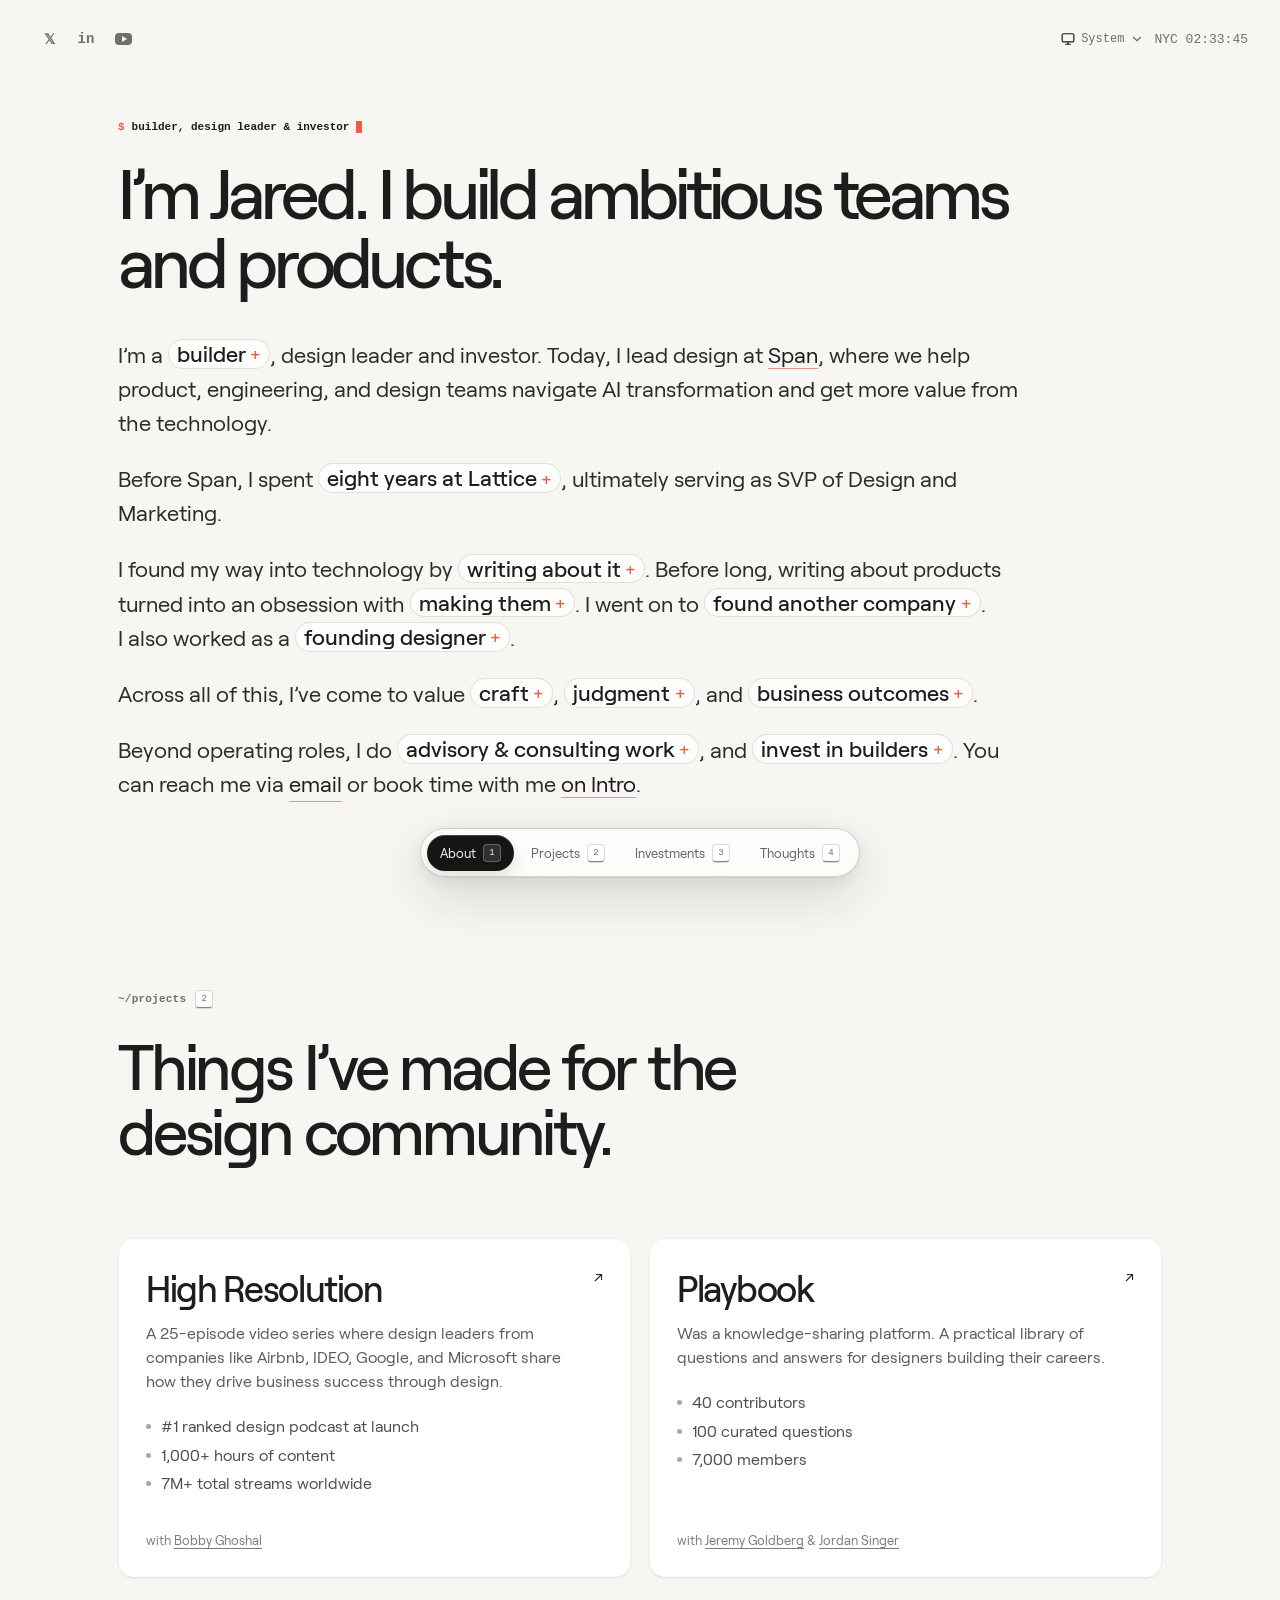
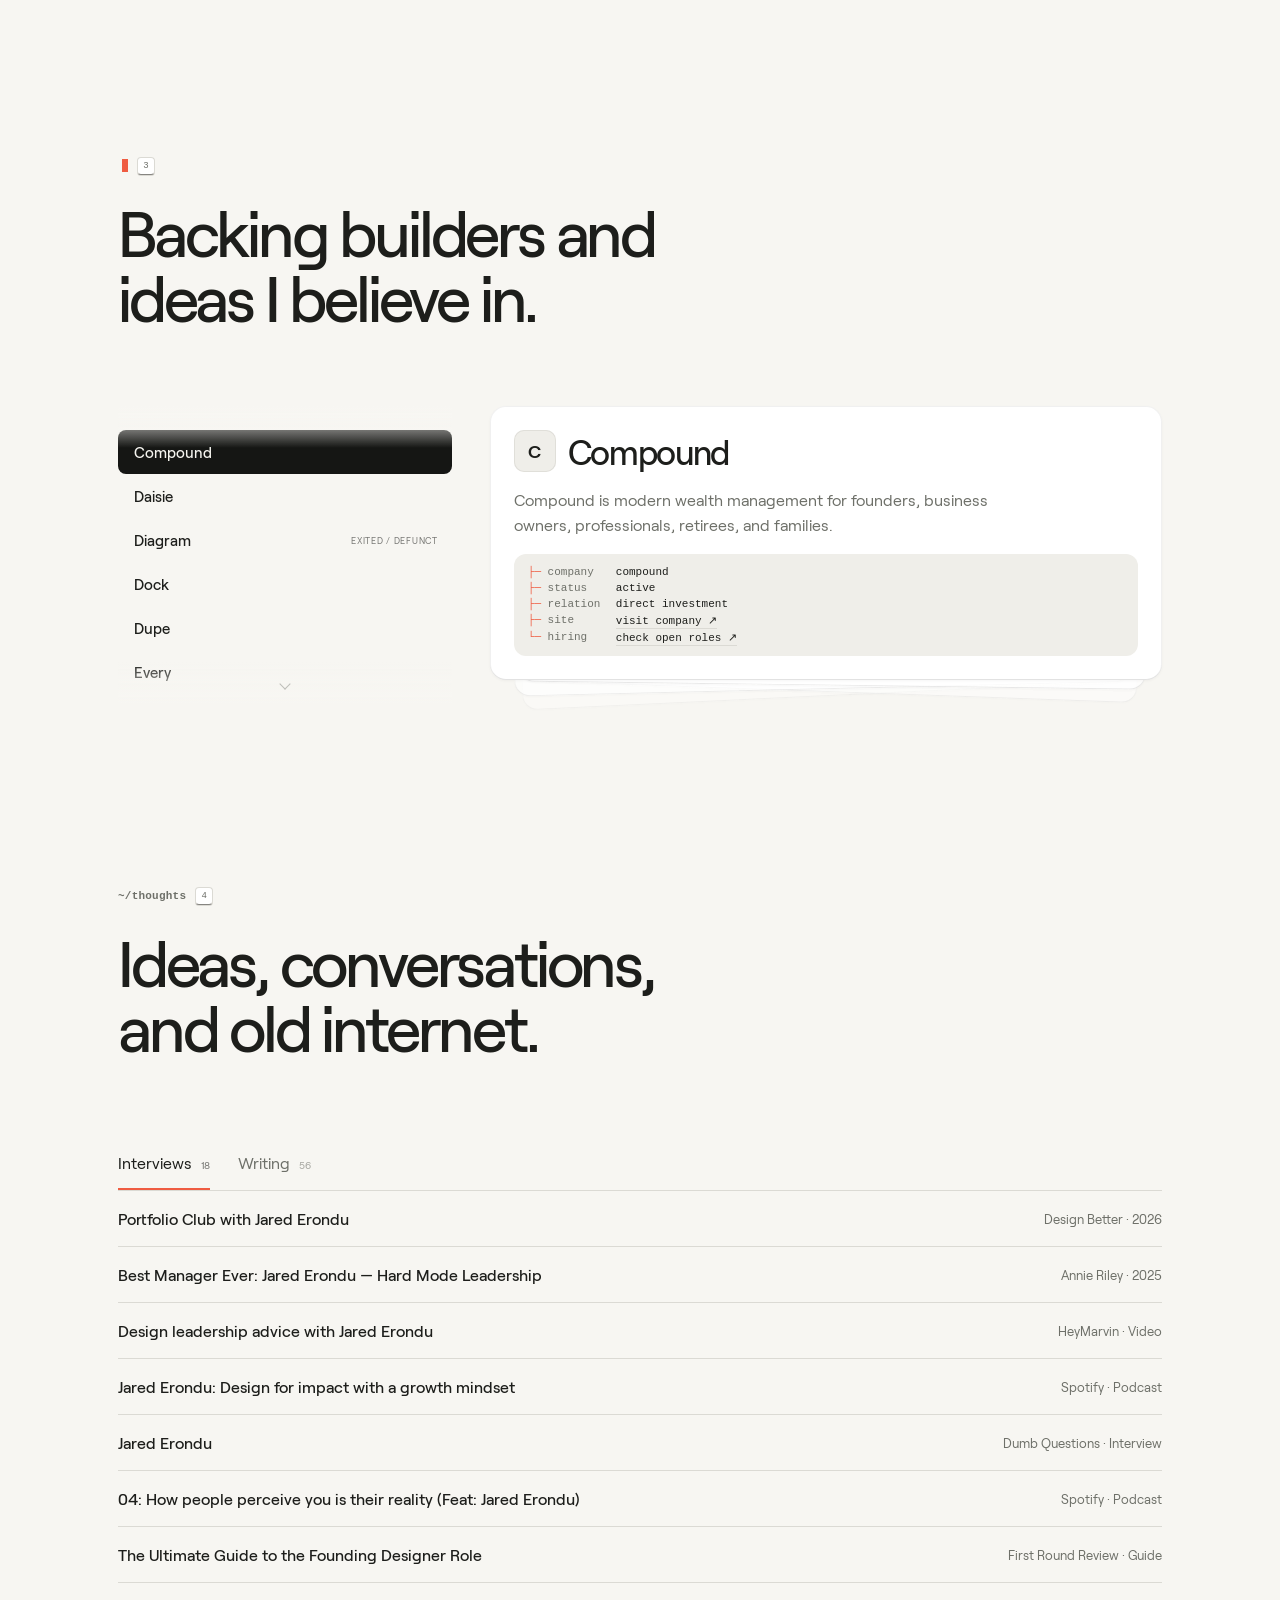
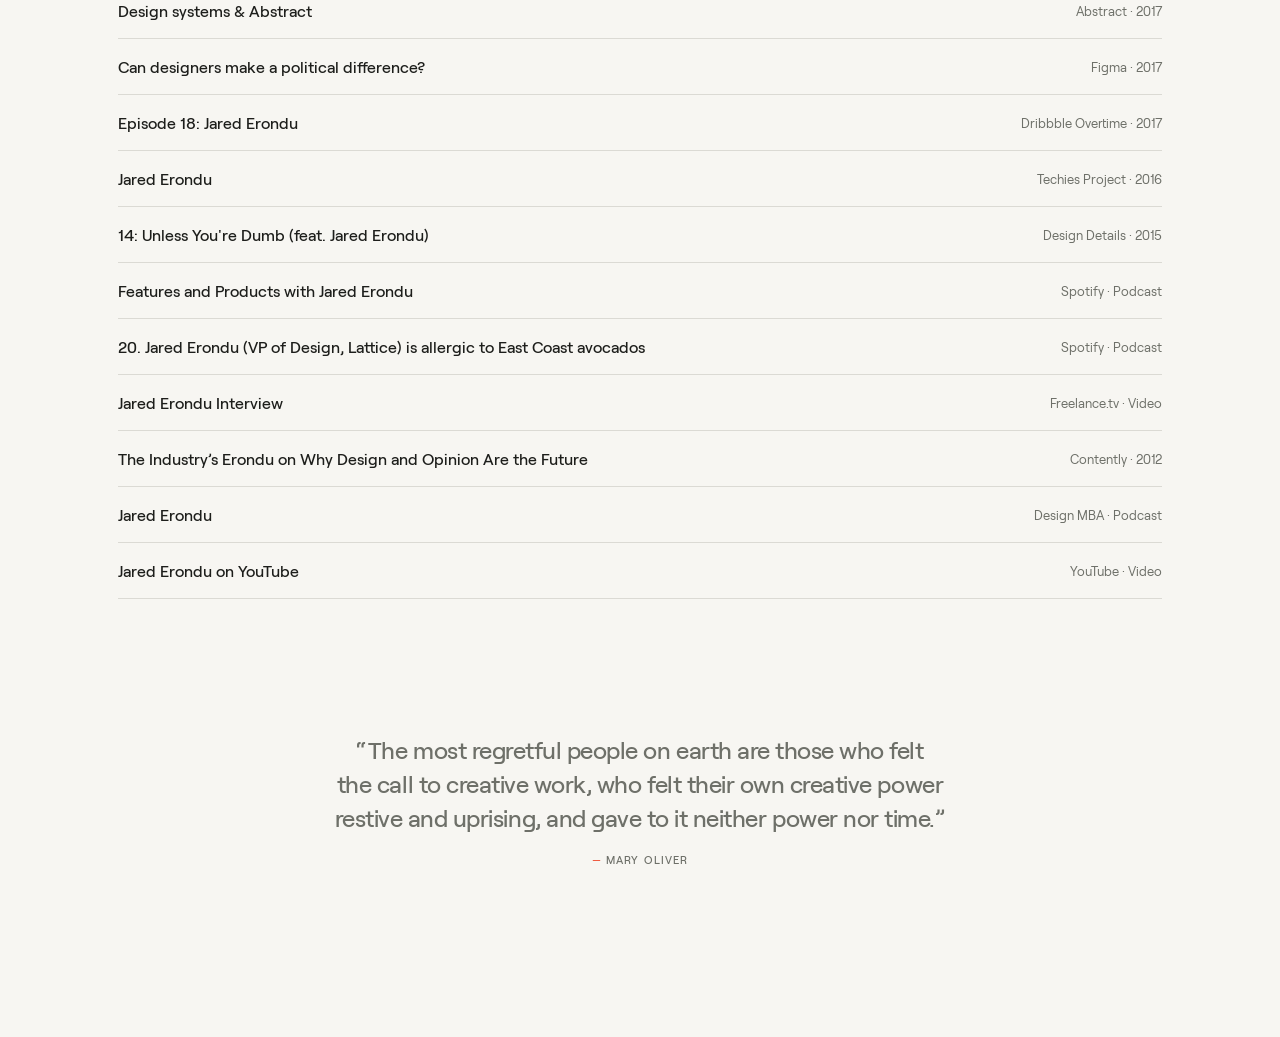
==== commit 6517ba91: "Add Mary Oliver quote" ====
--- a/index.html
+++ b/index.html
@@ -315,6 +315,11 @@
       </div>
     </section>
 
+    <blockquote class="closing-quote" id="closing-quote">
+      <p>“The most regretful people on earth are those who felt the call to creative work, who felt their own creative power restive and uprising, and gave to it neither power nor time.”</p>
+      <cite>Mary Oliver</cite>
+    </blockquote>
+
   </main>
 
   <nav class="dock" aria-label="Page sections">
@@ -347,6 +352,7 @@
           '.bio-copy',
           '.section-intro',
           '.project-card',
+          '.closing-quote',
           '.investment-browser',
           '.archive-shell'
         ].join(',')));
--- a/css/erondu.css
+++ b/css/erondu.css
@@ -128,6 +128,7 @@
 .error-page{min-height:100vh;display:grid;place-items:center}.error-content{width:min(100%,720px);padding:48px 32px}.error-line{max-width:none;margin:0 0 28px;font:600 13px/1.5 ui-monospace,SFMono-Regular,Menlo,monospace;letter-spacing:0}.error-line:before{content:"$ ";color:var(--accent)}.error-home{display:inline-block;padding-bottom:3px;border-bottom:1px solid color-mix(in srgb,var(--accent) 55%,var(--line));font-weight:500}.js .error-home{opacity:0;transform:translateY(8px);pointer-events:none;transition:opacity .42s cubic-bezier(.16,1,.3,1),transform .42s cubic-bezier(.16,1,.3,1),color .2s ease,border-color .2s ease}.js .error-complete .error-home{opacity:1;transform:none;pointer-events:auto}.error-home:hover{color:var(--accent);border-color:var(--accent)}
 
 .project-grid{display:grid;grid-template-columns:1fr 1fr;gap:18px}.project-card{min-height:340px;border-radius:16px;padding:28px;position:relative;display:flex;flex-direction:column;overflow:hidden;background:var(--surface);color:var(--text);box-shadow:0 1px 3px rgba(0,0,0,.04),inset 0 0 0 1px rgba(0,0,0,.06),inset 0 -1px 0 rgba(0,0,0,.06);filter:drop-shadow(0 6px 7px rgba(26,27,24,0));transition:filter 200ms ease-out,transform 200ms ease-out}.project-card:before{content:"";position:absolute;z-index:3;inset:0;border:1px solid transparent;border-radius:inherit;pointer-events:none;opacity:0;background:conic-gradient(from var(--chip-beam-angle),transparent 0 58%,#ffcf5c 68%,var(--accent) 78%,#ff8f70 86%,transparent 96%) border-box;-webkit-mask:linear-gradient(#000 0 0) padding-box,linear-gradient(#000 0 0);-webkit-mask-composite:xor;mask:linear-gradient(#000 0 0) padding-box,linear-gradient(#000 0 0);mask-composite:exclude;filter:drop-shadow(0 0 6px color-mix(in srgb,var(--accent) 48%,transparent));transition:opacity 200ms ease}.project-card:hover:before,.project-card:focus-within:before{opacity:1;animation:chipBeam 4s linear infinite}.js .project-card[data-reveal-in].is-visible{transition:filter 200ms ease-out,transform 200ms ease-out}.project-card:hover,.project-card:focus-within,.js .project-card[data-reveal-in].is-visible:hover,.js .project-card[data-reveal-in].is-visible:focus-within{transform:translateY(-4px);filter:drop-shadow(0 6px 7px rgba(26,27,24,.07))}.project-card-target{position:absolute;inset:0;z-index:1}.project-card-content{display:flex;flex:1;flex-direction:column}.project-card h3{font-size:36px;letter-spacing:-.04em;font-weight:500;margin:0 0 12px}.project-card p{max-width:430px;line-height:1.5;margin:0;opacity:.72}.project-stats{list-style:none;margin:22px 0 0;padding:0;display:grid;gap:7px;font-size:16px;line-height:1.35}.project-stats li{position:relative;padding-left:15px;opacity:.78}.project-stats li:before{content:"";position:absolute;left:0;top:.58em;width:5px;height:5px;border-radius:50%;background:currentColor;opacity:.5}.project-card .project-credit{position:relative;z-index:2;margin-top:auto;padding-top:24px;font-size:13px;opacity:.58}.project-credit a{text-decoration:underline;text-underline-offset:3px;transition:color 160ms ease}.project-credit a:hover,.project-credit a:focus-visible{color:var(--accent)}.card-arrow{position:absolute;right:28px;top:28px}
+.closing-quote{width:100%;margin:0;padding:clamp(28px,4vw,44px) 0 clamp(120px,14vw,168px);text-align:center}.closing-quote p{max-width:760px;margin:0 auto;color:var(--muted);font-size:clamp(19px,2vw,24px);font-weight:500;line-height:1.42;letter-spacing:-.02em;text-wrap:balance}.closing-quote cite{display:block;margin-top:18px;color:var(--muted);font-size:11px;font-style:normal;font-weight:500;letter-spacing:.1em;text-transform:uppercase}.closing-quote cite:before{content:"— ";color:var(--accent)}
 
 @media(prefers-color-scheme:dark){:root:not([data-theme="light"]) .project-card,:root:not([data-theme="light"]) .company-detail,:root:not([data-theme="light"]) .company-card-stack:before,:root:not([data-theme="light"]) .company-card-stack:after,:root:not([data-theme="light"]) .company-sheet{background:#1b1c19;color:#e1e1e4;box-shadow:0 1px 3px rgba(0,0,0,.04),inset 0 1px 0 rgba(255,255,255,.04),inset 0 0 0 1px rgba(0,0,0,.06),inset 0 -1px 0 rgba(0,0,0,.06),inset 0 0 0 1px rgba(196,196,196,.07)}:root:not([data-theme="light"]) .project-card:hover,:root:not([data-theme="light"]) .project-card:focus-visible,:root:not([data-theme="light"]) .js .project-card[data-reveal-in].is-visible:hover,:root:not([data-theme="light"]) .js .project-card[data-reveal-in].is-visible:focus-visible{filter:drop-shadow(0 6px 7px rgba(0,0,0,.14))}}
 @media(prefers-color-scheme:dark){:root:not([data-theme="light"]) .inline-reveal:hover{border-color:color-mix(in srgb,var(--accent) 38%,var(--line))}}
@@ -143,7 +144,7 @@
   main{padding-left:20px;padding-right:20px;overflow:hidden}.section{min-height:auto;padding:64px 0}.hero{min-height:calc(100vh - 72px);padding-top:35px}h1{font-size:46px}.bio-copy{font-size:20px}.section-path kbd{display:none}
   .investment-browser{grid-template-columns:minmax(0,1fr);min-height:0;gap:22px}.company-list-wrap{width:100%;max-width:100%;height:auto;overflow:hidden}.company-list-wrap:before,.company-list-wrap:after,.scroll-cue{display:none}.company-list{width:100%;max-width:100%;height:auto;display:flex;overflow-x:auto;overflow-y:hidden;overscroll-behavior-x:contain;-webkit-overflow-scrolling:touch;padding:4px 0 10px}.company{flex:0 0 auto;min-width:max-content;width:auto;gap:14px;border-radius:8px;padding:11px 12px}.company small{display:none}.company-card-stack{width:100%;max-width:100%;min-height:auto;padding:0 0 34px;overflow:visible}.company-card-stack:before,.company-card-stack:after,.company-sheet{display:block;left:12px;right:12px;top:0;bottom:30px;border-radius:16px}.company-card-stack:before{transform:translate(-8px,27px) rotate(-2deg) scale(.945);opacity:.32}.company-sheet.sheet-far{transform:translate(9px,21px) rotate(1.5deg) scale(.958);opacity:.44}.company-card-stack:after{transform:translate(-5px,14px) rotate(-1deg) scale(.972);opacity:.58}.company-sheet.sheet-near{transform:translate(5px,8px) rotate(.65deg) scale(.986);opacity:.72}.company-card-stack.previewing:after{transform:translate(-8px,18px) rotate(-1.35deg) scale(.965);opacity:.76}.company-card-stack.previewing .sheet-near{transform:translate(8px,12px) rotate(1deg) scale(.98);opacity:.86}.company-detail{width:100%;max-width:100%;min-width:0;padding:16px 18px}.company-card-top{gap:14px}.company-mark{width:36px;height:36px;border-radius:9px;font-size:16px}.company-mark img{width:22px;height:22px}.detail-heading{min-width:0}.detail-heading h3{font-size:27px;min-width:0}.pill{margin-left:auto}.company-detail p{font-size:15px}.terminal-meta{font-size:10px;padding:10px 12px;overflow:hidden}.terminal-meta div{grid-template-columns:73px minmax(0,1fr);gap:6px}.terminal-meta dt{font-size:11px}.terminal-meta dd{min-width:0;font-size:10px;overflow-wrap:anywhere}.terminal-meta div:nth-child(3) dd{white-space:nowrap}
   .company-card-stack.swapping>.company-detail:not(.outgoing-card){animation:mobileCardPromote 460ms cubic-bezier(.22,1,.36,1) both}.company-detail.outgoing-card{animation:mobileCardLeave 220ms cubic-bezier(.4,0,1,1) forwards}@keyframes mobileCardLeave{from{transform:none;opacity:1}to{transform:translate(-12px,-8px) rotate(-.8deg) scale(.99);opacity:0}}@keyframes mobileCardPromote{from{transform:translate(5px,8px) rotate(.65deg) scale(.986)}to{transform:none}}
-  .project-grid{grid-template-columns:1fr}.project-card{min-height:280px}.archive-row{grid-template-columns:1fr;gap:7px;padding:16px 0}.archive-row:hover{padding-left:6px}
+  .project-grid{grid-template-columns:1fr}.project-card{min-height:280px}.closing-quote{padding-top:28px;padding-bottom:112px}.closing-quote p{font-size:18px;line-height:1.48;letter-spacing:-.01em}.closing-quote cite{margin-top:16px}.archive-row{grid-template-columns:1fr;gap:7px;padding:16px 0}.archive-row:hover{padding-left:6px}
   .dock{bottom:12px;width:auto;max-width:calc(100% - 24px);justify-content:center;overflow:visible}.dock a{font-size:13px;padding:8px 10px}.dock kbd{display:none}
 }
 a{transition-duration:200ms!important;transition-timing-function:ease-out!important}
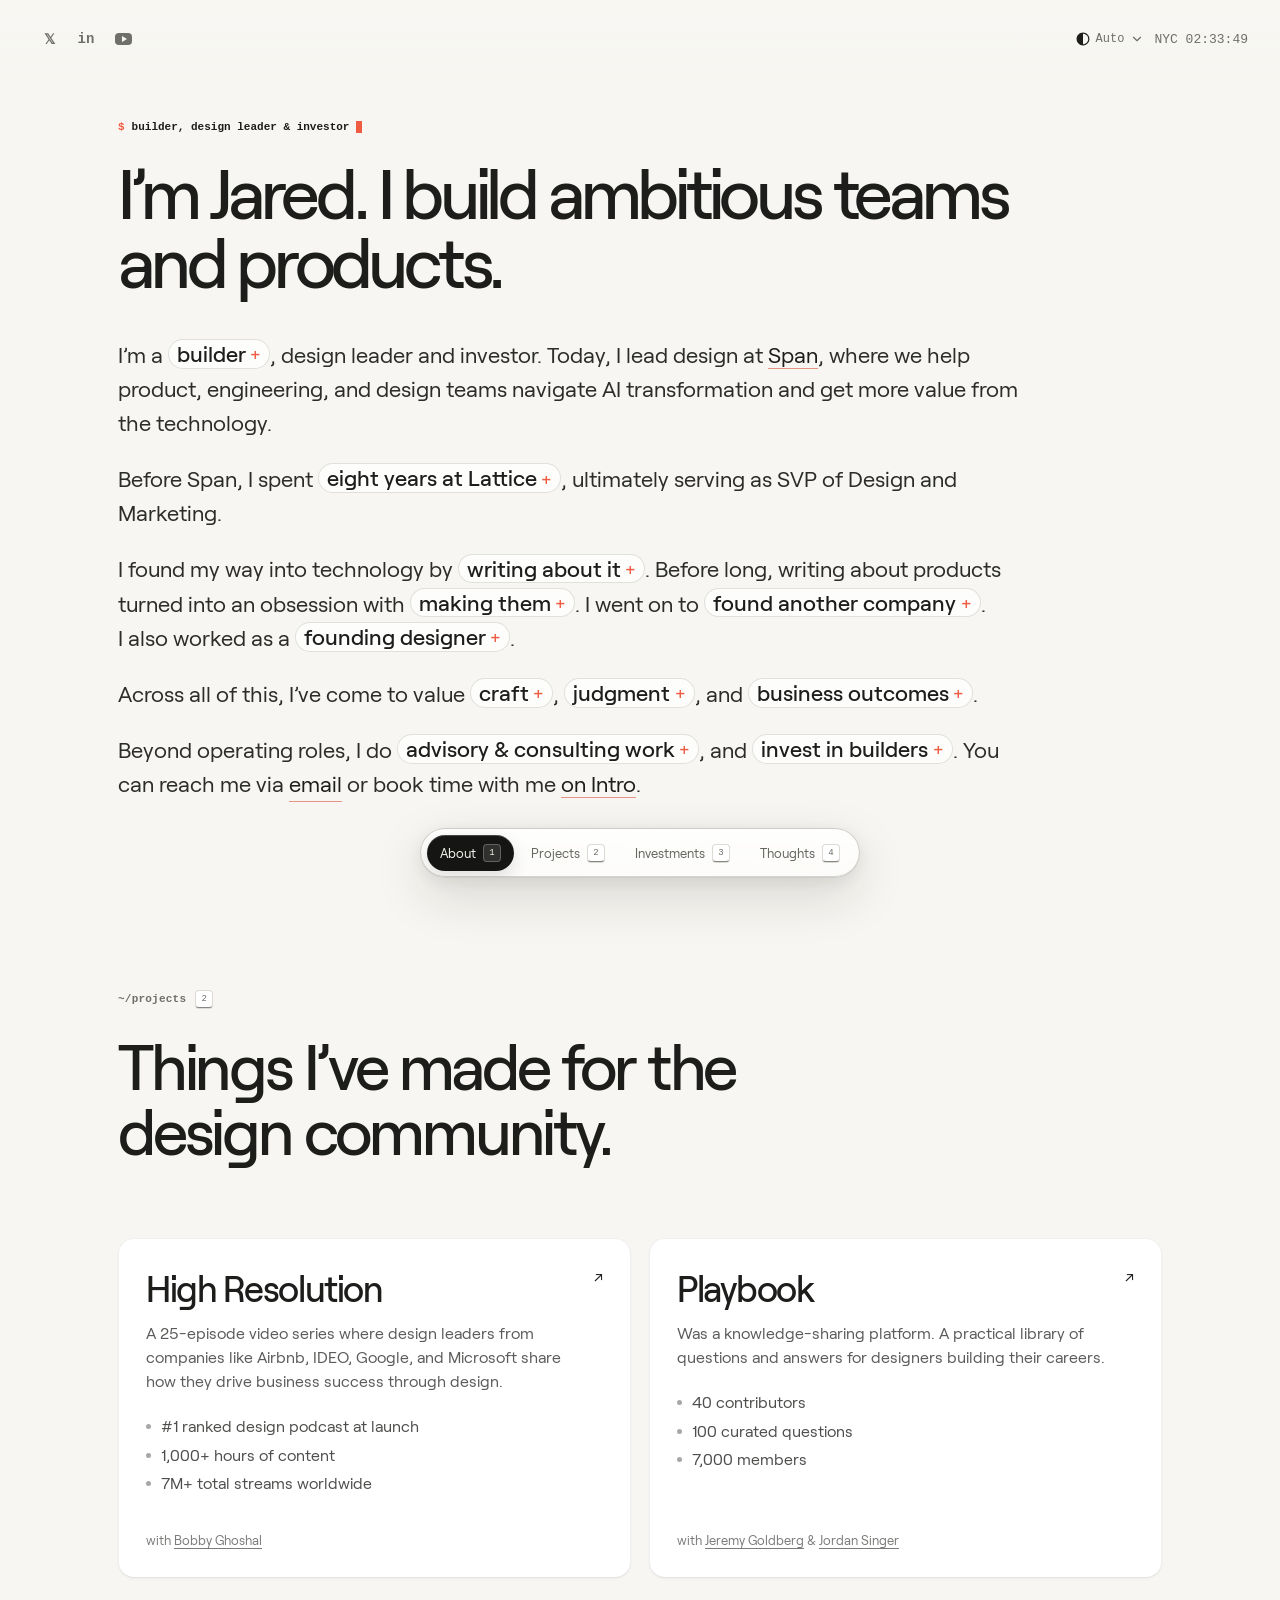
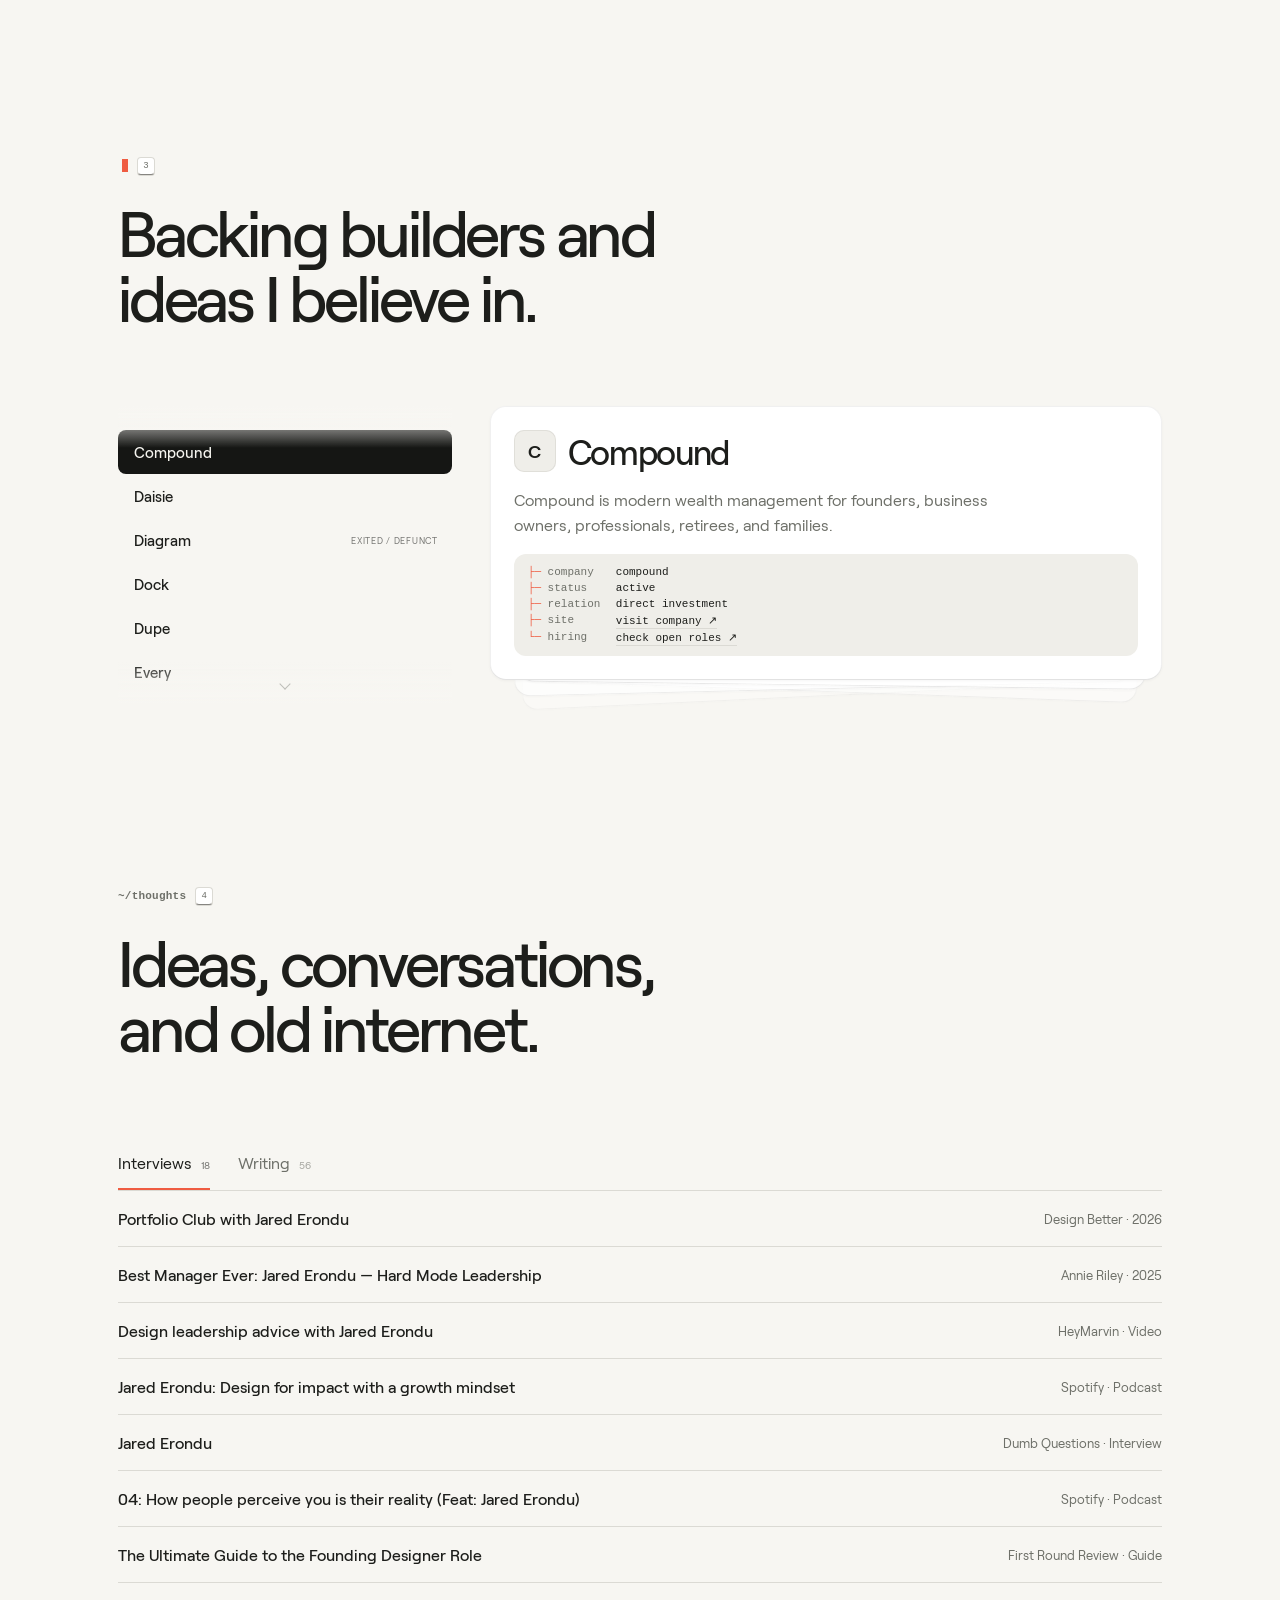
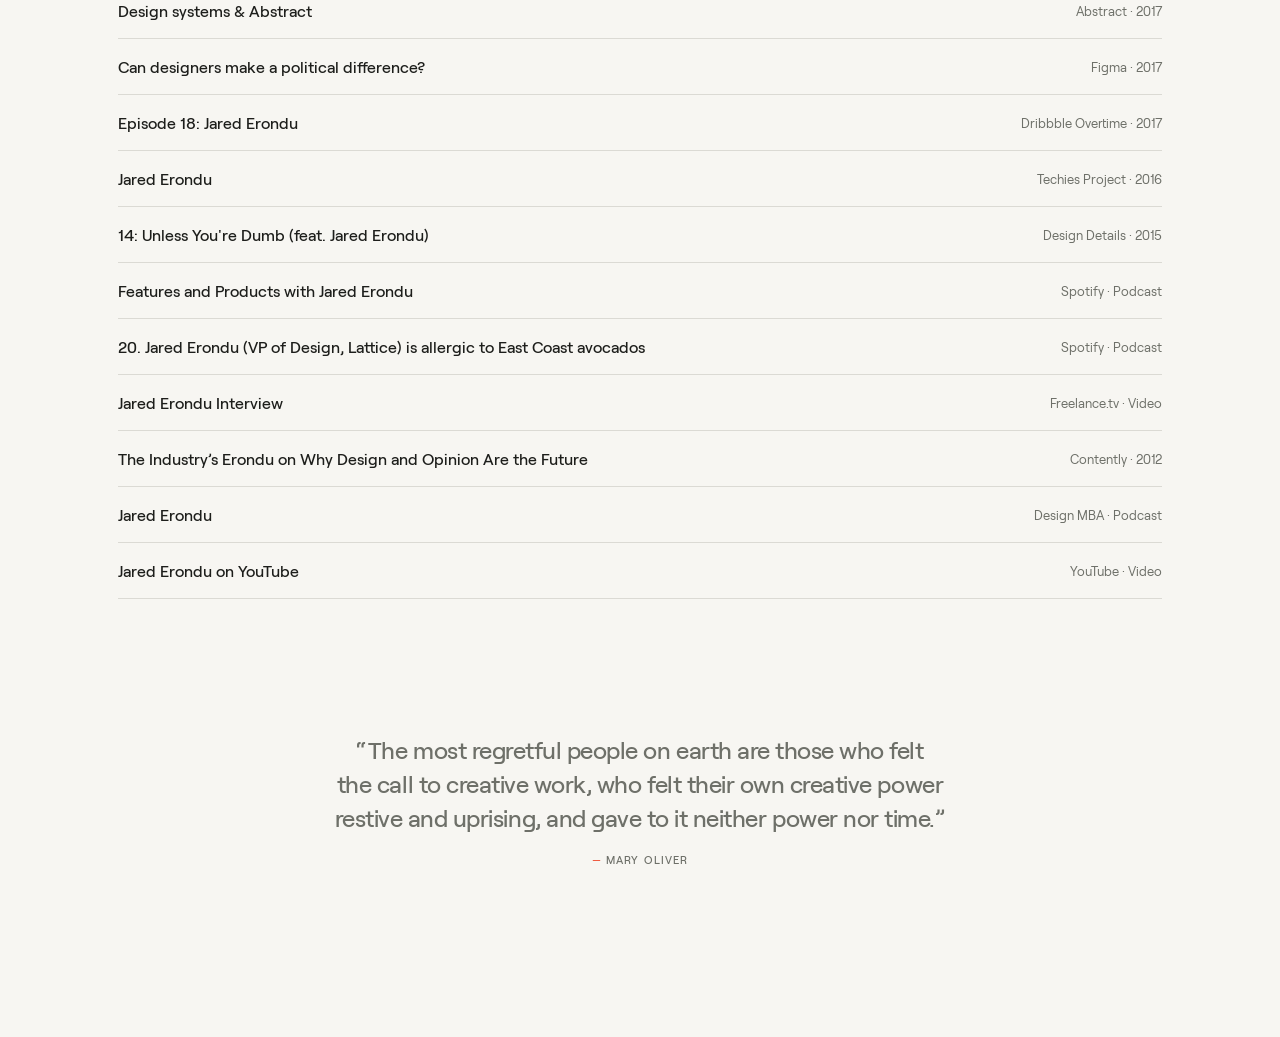
==== commit a2e5e74f: "Update automatic theme option" ====
--- a/index.html
+++ b/index.html
@@ -73,10 +73,10 @@
     <div class="utility-actions">
       <div class="theme-picker">
         <button class="theme-toggle" id="theme-toggle" aria-label="Choose color theme" aria-haspopup="menu" aria-expanded="false">
-          <span class="theme-icon" id="theme-icon" aria-hidden="true"><svg viewBox="0 0 24 24" fill="none" stroke="currentColor" stroke-width="2" stroke-linecap="round" stroke-linejoin="round"><rect width="20" height="14" x="2" y="3" rx="2"></rect><line x1="8" x2="16" y1="21" y2="21"></line><line x1="12" x2="12" y1="17" y2="21"></line></svg></span><span id="theme-label">System</span><svg class="chevron" aria-hidden="true" width="14" height="14" viewBox="0 0 24 24" fill="none" stroke="currentColor" stroke-width="2" stroke-linecap="round" stroke-linejoin="round"><path d="m6 9 6 6 6-6"/></svg>
+          <span class="theme-icon" id="theme-icon" aria-hidden="true"><svg viewBox="0 0 24 24" fill="currentColor"><path fill-rule="evenodd" d="M1 12C1 5.92487 5.92487 1 12 1C18.0751 1 23 5.92487 23 12C23 18.0751 18.0751 23 12 23C5.92487 23 1 18.0751 1 12ZM21 12C21 16.4272 17.8034 20.1078 13.5924 20.8596C13.1385 20.9406 12.9116 20.9811 12.6594 20.8897C12.4608 20.8178 12.24 20.6329 12.1343 20.4501C12 20.2178 12 19.9452 12 19.4V4.6C12 4.0548 12 3.78219 12.1343 3.54993C12.24 3.36711 12.4608 3.18221 12.6594 3.11028C12.9116 3.0189 13.1385 3.05941 13.5924 3.14043C17.8034 3.89223 21 7.57281 21 12Z" clip-rule="evenodd"></path></svg></span><span id="theme-label">Auto</span><svg class="chevron" aria-hidden="true" width="14" height="14" viewBox="0 0 24 24" fill="none" stroke="currentColor" stroke-width="2" stroke-linecap="round" stroke-linejoin="round"><path d="m6 9 6 6 6-6"/></svg>
         </button>
         <div class="theme-menu" id="theme-menu" role="menu" hidden>
-          <button role="menuitemradio" data-theme-choice="system" aria-checked="true"><span class="theme-menu-icon" aria-hidden="true"><svg viewBox="0 0 24 24" fill="none" stroke="currentColor" stroke-width="2" stroke-linecap="round" stroke-linejoin="round"><rect width="20" height="14" x="2" y="3" rx="2"></rect><line x1="8" x2="16" y1="21" y2="21"></line><line x1="12" x2="12" y1="17" y2="21"></line></svg></span><span class="theme-menu-label">System</span></button>
+          <button role="menuitemradio" data-theme-choice="system" aria-checked="true"><span class="theme-menu-icon" aria-hidden="true"><svg viewBox="0 0 24 24" fill="currentColor"><path fill-rule="evenodd" d="M1 12C1 5.92487 5.92487 1 12 1C18.0751 1 23 5.92487 23 12C23 18.0751 18.0751 23 12 23C5.92487 23 1 18.0751 1 12ZM21 12C21 16.4272 17.8034 20.1078 13.5924 20.8596C13.1385 20.9406 12.9116 20.9811 12.6594 20.8897C12.4608 20.8178 12.24 20.6329 12.1343 20.4501C12 20.2178 12 19.9452 12 19.4V4.6C12 4.0548 12 3.78219 12.1343 3.54993C12.24 3.36711 12.4608 3.18221 12.6594 3.11028C12.9116 3.0189 13.1385 3.05941 13.5924 3.14043C17.8034 3.89223 21 7.57281 21 12Z" clip-rule="evenodd"></path></svg></span><span class="theme-menu-label">Auto</span></button>
           <button role="menuitemradio" data-theme-choice="light" aria-checked="false"><span class="theme-menu-icon" aria-hidden="true"><svg viewBox="0 0 24 24" fill="none" stroke="currentColor" stroke-width="2" stroke-linecap="round" stroke-linejoin="round"><circle cx="12" cy="12" r="4"></circle><path d="M12 2v2"></path><path d="M12 20v2"></path><path d="m4.93 4.93 1.41 1.41"></path><path d="m17.66 17.66 1.41 1.41"></path><path d="M2 12h2"></path><path d="M20 12h2"></path><path d="m6.34 17.66-1.41 1.41"></path><path d="m19.07 4.93-1.41 1.41"></path></svg></span><span class="theme-menu-label">Light</span></button>
           <button role="menuitemradio" data-theme-choice="dark" aria-checked="false"><span class="theme-menu-icon" aria-hidden="true"><svg viewBox="0 0 24 24" fill="none" stroke="currentColor" stroke-width="2" stroke-linecap="round" stroke-linejoin="round"><path d="M20.985 12.486a9 9 0 1 1-9.473-9.472c.405-.022.617.46.402.803a6 6 0 0 0 8.268 8.268c.344-.215.825-.004.803.401"></path></svg></span><span class="theme-menu-label">Dark</span></button>
         </div>
@@ -339,7 +339,7 @@
       var reduceMotion = window.matchMedia('(prefers-reduced-motion: reduce)').matches;
       var themeMenuCloseTimer;
       var themeMenuOpenFrame;
-      var themeLabels = {system:'System',light:'Light',dark:'Dark'};
+      var themeLabels = {system:'Auto',light:'Light',dark:'Dark'};
       var themeIcons = {};
       document.querySelectorAll('[data-theme-choice]').forEach(function (choice) {
         themeIcons[choice.dataset.themeChoice] = choice.querySelector('.theme-menu-icon').innerHTML;
@@ -426,7 +426,7 @@
         localStorage.setItem('theme', theme);
         if (theme === 'system') delete root.dataset.theme;
         else root.dataset.theme = theme;
-        themeLabel.textContent = themeLabels[theme] || 'System';
+        themeLabel.textContent = themeLabels[theme] || 'Auto';
         themeIcon.innerHTML = themeIcons[theme] || themeIcons.system;
         document.querySelectorAll('[data-theme-choice]').forEach(function (choice) {
           choice.setAttribute('aria-checked', String(choice.dataset.themeChoice === theme));
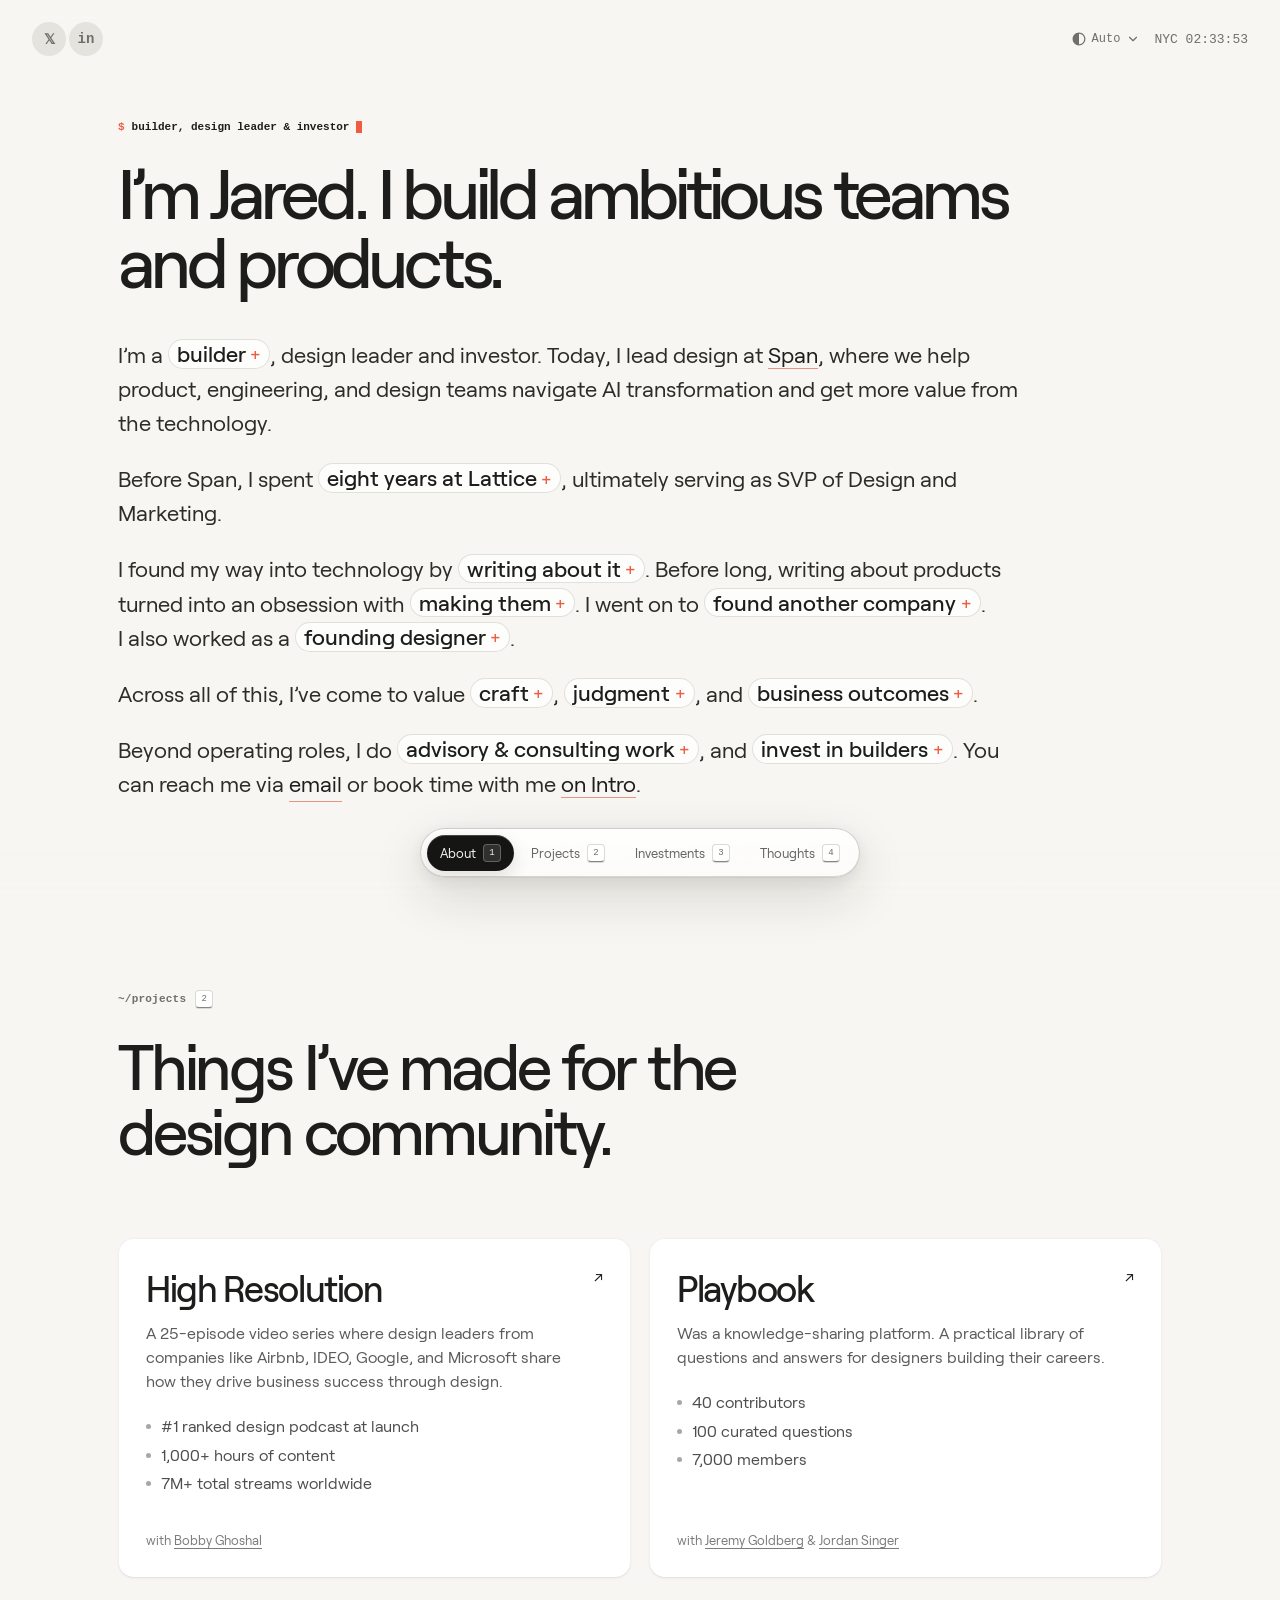
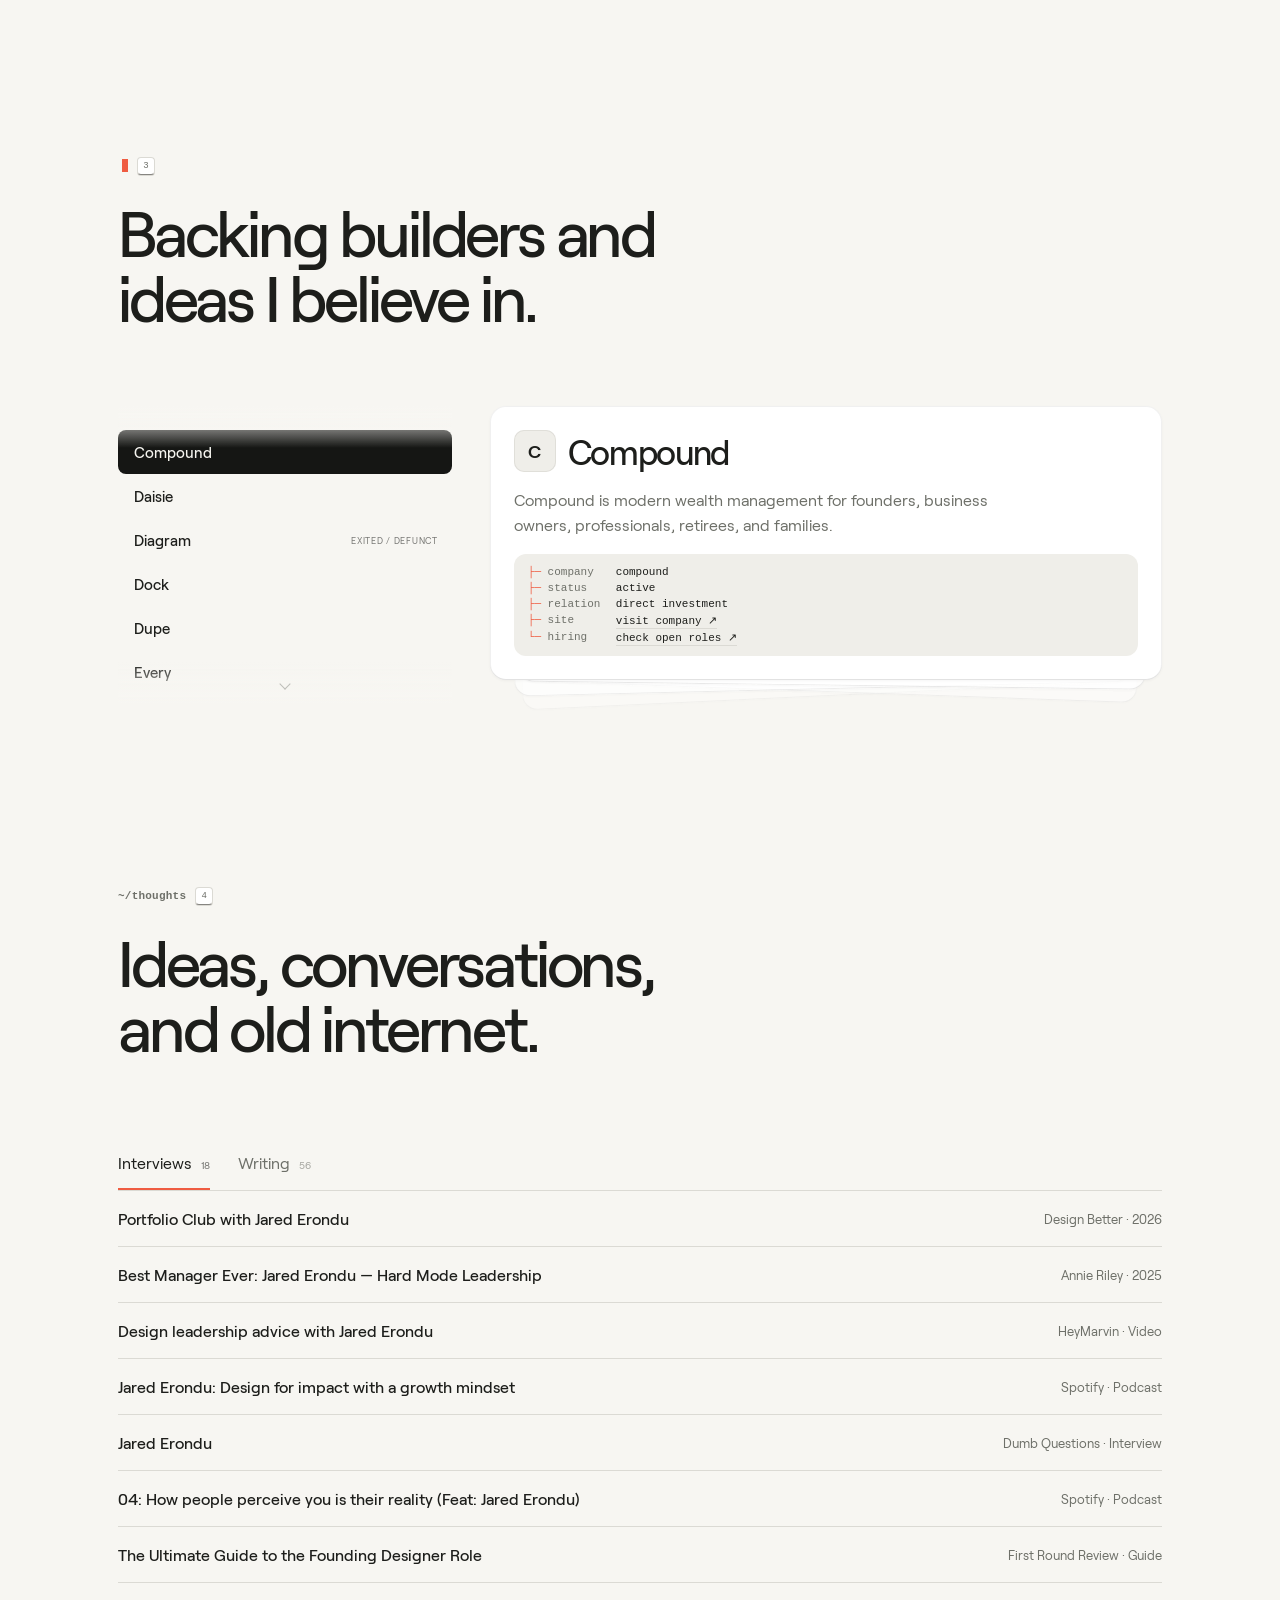
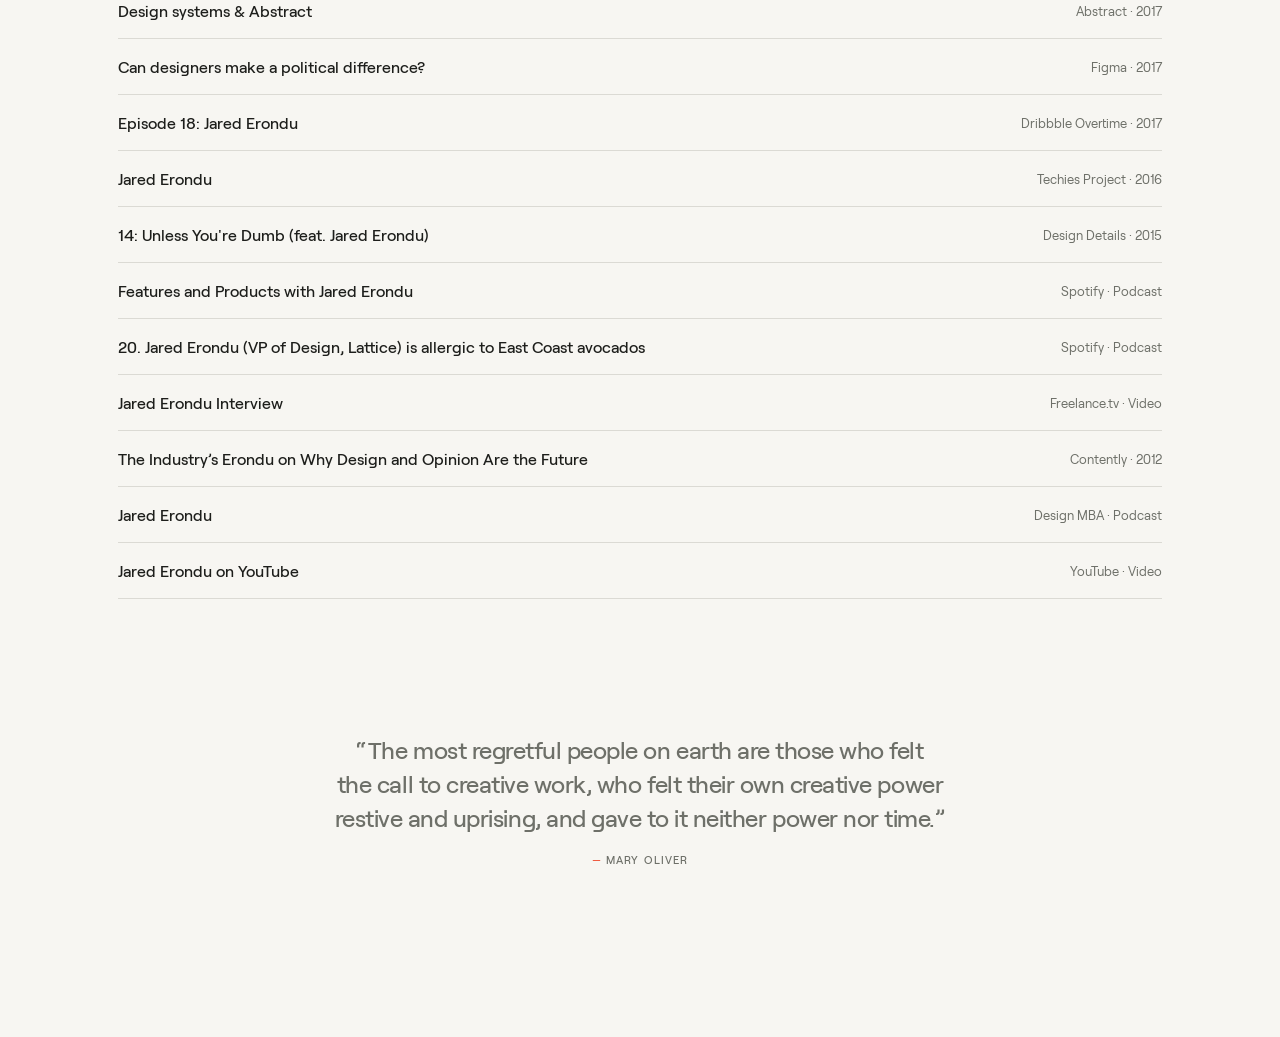
==== commit d6ade28f: "Refine navigation controls and edge fades" ====
--- a/index.html
+++ b/index.html
@@ -68,7 +68,6 @@
     <div class="socials" aria-label="Social links">
       <a href="https://x.com/erondu" target="_blank" rel="noopener" aria-label="X / Twitter" data-label="X">𝕏</a>
       <a href="https://linkedin.com/in/erondu" target="_blank" rel="noopener" aria-label="LinkedIn" data-label="LinkedIn">in</a>
-      <a href="https://youtube.com/highresolution" target="_blank" rel="noopener" aria-label="YouTube" data-label="YouTube"><span class="youtube-icon" aria-hidden="true"></span></a>
     </div>
     <div class="utility-actions">
       <div class="theme-picker">
--- a/css/erondu.css
+++ b/css/erondu.css
@@ -12,6 +12,7 @@
 html{scroll-behavior:smooth;scroll-padding-top:50px}
 body{margin:0;background:var(--bg);color:var(--text);font-family:Roobert,Arial,sans-serif;-webkit-font-smoothing:antialiased;transition:background .25s,color .25s}
 body:before{content:"";position:fixed;z-index:30;top:0;left:0;right:0;height:82px;pointer-events:none;background:linear-gradient(to bottom,color-mix(in srgb,var(--bg) 92%,transparent) 0%,color-mix(in srgb,var(--bg) 64%,transparent) 54%,transparent 100%)}
+body:after{content:"";position:fixed;z-index:10;bottom:0;left:0;right:0;height:46px;pointer-events:none;background:linear-gradient(to bottom,transparent 0%,color-mix(in srgb,var(--bg) 64%,transparent) 46%,color-mix(in srgb,var(--bg) 92%,transparent) 100%)}
 a{color:inherit;text-decoration:none}
 button,input{font:inherit}
 button{color:inherit}
@@ -25,19 +26,17 @@
 @keyframes dockRise{from{opacity:0;transform:translate(-50%,14px)}to{opacity:1;transform:translate(-50%,0)}}
 
 .utility-bar{position:sticky;z-index:40;top:0;height:78px;width:100%;padding:22px 32px;display:flex;justify-content:space-between;align-items:center;background:transparent;backdrop-filter:none}
-.utility-actions{min-height:34px;display:flex;align-items:center;gap:10px;color:var(--muted);font:13px ui-monospace,SFMono-Regular,Menlo,monospace}
+.utility-actions{min-height:34px;display:flex;align-items:center;gap:14px;color:var(--muted);font:13px ui-monospace,SFMono-Regular,Menlo,monospace}
 .local-time{font-variant-numeric:tabular-nums;min-width:90px;text-align:right;white-space:nowrap}
 .socials{display:flex;align-items:center;gap:3px;font:13px ui-monospace,SFMono-Regular,Menlo,monospace}
-.socials a{position:relative;width:34px;height:34px;border-radius:50%;display:grid;place-items:center;font-size:14px;font-weight:600;color:var(--muted);transition:background .18s cubic-bezier(.2,.8,.2,1),color .18s cubic-bezier(.2,.8,.2,1)}
-.socials a:hover,.socials a:focus-visible{background:var(--surface-2);color:var(--text)}
+.socials a{position:relative;width:34px;height:34px;border-radius:50%;display:grid;place-items:center;background:#e4e3dd;font-size:14px;font-weight:600;color:var(--muted);transition:background-color .18s cubic-bezier(.2,.8,.2,1),color .18s cubic-bezier(.2,.8,.2,1)}
+.socials a:hover,.socials a:focus-visible{background:#d9d7d2;color:var(--text)}
 .socials a:after{content:attr(data-label);position:absolute;top:calc(100% + 8px);left:50%;padding:5px 7px;border-radius:7px;background:var(--inverse);color:var(--inverse-text);font-size:11px;font-weight:500;line-height:1;white-space:nowrap;opacity:0;pointer-events:none;transform:translate(-50%,-3px);transition:opacity .16s ease,transform .16s ease;box-shadow:0 8px 22px rgba(0,0,0,.12)}
 .socials a:hover:after,.socials a:focus-visible:after{opacity:1;transform:translate(-50%,0)}
-.youtube-icon{position:relative;display:block;width:17px;height:12px;border-radius:4px;background:currentColor}
-.youtube-icon:after{content:"";position:absolute;left:7px;top:3px;width:0;height:0;border-top:3px solid transparent;border-bottom:3px solid transparent;border-left:5px solid var(--bg)}
 .theme-picker{position:relative}
 .theme-toggle{padding:0;border:0;background:none;display:flex;align-items:center;gap:6px;cursor:pointer;font-size:12px;color:var(--muted)}
 .theme-toggle:hover{color:var(--text)}.chevron{display:block}
-.theme-icon{width:14px;height:14px;display:grid;place-items:center;color:var(--text);line-height:1}.theme-icon svg{width:14px;height:14px;display:block}
+.theme-icon{width:14px;height:14px;display:grid;place-items:center;color:inherit;line-height:1}.theme-icon svg{width:14px;height:14px;display:block}
 .theme-menu{position:absolute;z-index:30;right:0;top:27px;width:140px;padding:5px;background:var(--surface);border:1px solid var(--line);border-radius:12px;box-shadow:0 4px 12px rgba(0,0,0,.05);opacity:0;visibility:hidden;pointer-events:none;transform:translateY(-6px);transition:opacity 100ms ease-out,transform 100ms ease-out,visibility 0s linear 100ms}
 .theme-menu[hidden]{display:block}.theme-menu.is-open{opacity:1;visibility:visible;pointer-events:auto;transform:translateY(0);transition-delay:0s}
 .theme-menu button{width:100%;border:0;background:transparent;padding:8px 9px;border-radius:8px;display:flex;align-items:center;gap:10px;color:var(--muted);font-size:12px;cursor:pointer;transition:background-color 100ms ease,color 100ms ease}
@@ -140,7 +139,8 @@
 @media(prefers-color-scheme:dark){:root:not([data-theme="light"]) .dock{background:linear-gradient(180deg,color-mix(in srgb,var(--surface) 76%,black 18%) 0%,color-mix(in srgb,var(--surface) 54%,transparent) 100%);border-color:color-mix(in srgb,var(--line) 72%,var(--text) 12%);box-shadow:inset 0 1px 0 color-mix(in srgb,white 14%,transparent),inset 0 -1px 0 color-mix(in srgb,black 38%,var(--line) 28%),0 20px 58px rgba(0,0,0,.38),0 5px 18px rgba(0,0,0,.26)}:root:not([data-theme="light"]) .dock:before{opacity:.32;background:linear-gradient(120deg,color-mix(in srgb,white 18%,transparent) 0%,transparent 34%,color-mix(in srgb,white 8%,transparent) 52%,transparent 76%)}:root:not([data-theme="light"]) .dock a{color:color-mix(in srgb,var(--text) 72%,var(--muted))}:root:not([data-theme="light"]) .dock a:hover{color:var(--text);background:color-mix(in srgb,white 8%,transparent)}:root:not([data-theme="light"]) .dock a.active{background:#efeee8;color:#171815}:root:not([data-theme="light"]) .dock a.active kbd{background:rgba(23,24,21,.08);border-color:rgba(23,24,21,.18);color:#171815}}[data-theme="dark"] .dock{background:linear-gradient(180deg,color-mix(in srgb,var(--surface) 76%,black 18%) 0%,color-mix(in srgb,var(--surface) 54%,transparent) 100%);border-color:color-mix(in srgb,var(--line) 72%,var(--text) 12%);box-shadow:inset 0 1px 0 color-mix(in srgb,white 14%,transparent),inset 0 -1px 0 color-mix(in srgb,black 38%,var(--line) 28%),0 20px 58px rgba(0,0,0,.38),0 5px 18px rgba(0,0,0,.26)}[data-theme="dark"] .dock:before{opacity:.32;background:linear-gradient(120deg,color-mix(in srgb,white 18%,transparent) 0%,transparent 34%,color-mix(in srgb,white 8%,transparent) 52%,transparent 76%)}[data-theme="dark"] .dock a{color:color-mix(in srgb,var(--text) 72%,var(--muted))}[data-theme="dark"] .dock a:hover{color:var(--text);background:color-mix(in srgb,white 8%,transparent)}[data-theme="dark"] .dock a.active{background:#efeee8;color:#171815}[data-theme="dark"] .dock a.active kbd{background:rgba(23,24,21,.08);border-color:rgba(23,24,21,.18);color:#171815}
 
 @media(max-width:760px){
-  .utility-bar{height:72px;padding:14px 12px;align-items:center}.utility-actions{min-height:40px;gap:6px;font-size:12px;align-items:center}.local-time{min-width:84px}.socials{gap:1px}.socials a{width:40px;height:40px;border-radius:50%;font-size:15px}.youtube-icon{width:18px;height:13px;border-radius:5px}.youtube-icon:after{left:7.5px;top:3.5px}.theme-toggle{min-height:40px;padding:0;gap:5px;font-size:12px}.theme-icon{width:14px;height:14px;font-size:13px}.chevron{width:12px;height:12px}.theme-menu{right:-16px}
+  body:after{height:35px}
+  .utility-bar{height:72px;padding:14px 12px;align-items:center}.utility-actions{min-height:40px;gap:10px;font-size:12px;align-items:center}.local-time{min-width:84px}.socials{gap:6px}.socials a{width:40px;height:40px;border-radius:50%;font-size:15px}.theme-toggle{min-height:40px;padding:0;gap:5px;font-size:12px}.theme-icon{width:14px;height:14px;font-size:13px}.chevron{width:12px;height:12px}.theme-menu{right:-16px}
   main{padding-left:20px;padding-right:20px;overflow:hidden}.section{min-height:auto;padding:64px 0}.hero{min-height:calc(100vh - 72px);padding-top:35px}h1{font-size:46px}.bio-copy{font-size:20px}.section-path kbd{display:none}
   .investment-browser{grid-template-columns:minmax(0,1fr);min-height:0;gap:22px}.company-list-wrap{width:100%;max-width:100%;height:auto;overflow:hidden}.company-list-wrap:before,.company-list-wrap:after,.scroll-cue{display:none}.company-list{width:100%;max-width:100%;height:auto;display:flex;overflow-x:auto;overflow-y:hidden;overscroll-behavior-x:contain;-webkit-overflow-scrolling:touch;padding:4px 0 10px}.company{flex:0 0 auto;min-width:max-content;width:auto;gap:14px;border-radius:8px;padding:11px 12px}.company small{display:none}.company-card-stack{width:100%;max-width:100%;min-height:auto;padding:0 0 34px;overflow:visible}.company-card-stack:before,.company-card-stack:after,.company-sheet{display:block;left:12px;right:12px;top:0;bottom:30px;border-radius:16px}.company-card-stack:before{transform:translate(-8px,27px) rotate(-2deg) scale(.945);opacity:.32}.company-sheet.sheet-far{transform:translate(9px,21px) rotate(1.5deg) scale(.958);opacity:.44}.company-card-stack:after{transform:translate(-5px,14px) rotate(-1deg) scale(.972);opacity:.58}.company-sheet.sheet-near{transform:translate(5px,8px) rotate(.65deg) scale(.986);opacity:.72}.company-card-stack.previewing:after{transform:translate(-8px,18px) rotate(-1.35deg) scale(.965);opacity:.76}.company-card-stack.previewing .sheet-near{transform:translate(8px,12px) rotate(1deg) scale(.98);opacity:.86}.company-detail{width:100%;max-width:100%;min-width:0;padding:16px 18px}.company-card-top{gap:14px}.company-mark{width:36px;height:36px;border-radius:9px;font-size:16px}.company-mark img{width:22px;height:22px}.detail-heading{min-width:0}.detail-heading h3{font-size:27px;min-width:0}.pill{margin-left:auto}.company-detail p{font-size:15px}.terminal-meta{font-size:10px;padding:10px 12px;overflow:hidden}.terminal-meta div{grid-template-columns:73px minmax(0,1fr);gap:6px}.terminal-meta dt{font-size:11px}.terminal-meta dd{min-width:0;font-size:10px;overflow-wrap:anywhere}.terminal-meta div:nth-child(3) dd{white-space:nowrap}
   .company-card-stack.swapping>.company-detail:not(.outgoing-card){animation:mobileCardPromote 460ms cubic-bezier(.22,1,.36,1) both}.company-detail.outgoing-card{animation:mobileCardLeave 220ms cubic-bezier(.4,0,1,1) forwards}@keyframes mobileCardLeave{from{transform:none;opacity:1}to{transform:translate(-12px,-8px) rotate(-.8deg) scale(.99);opacity:0}}@keyframes mobileCardPromote{from{transform:translate(5px,8px) rotate(.65deg) scale(.986)}to{transform:none}}
